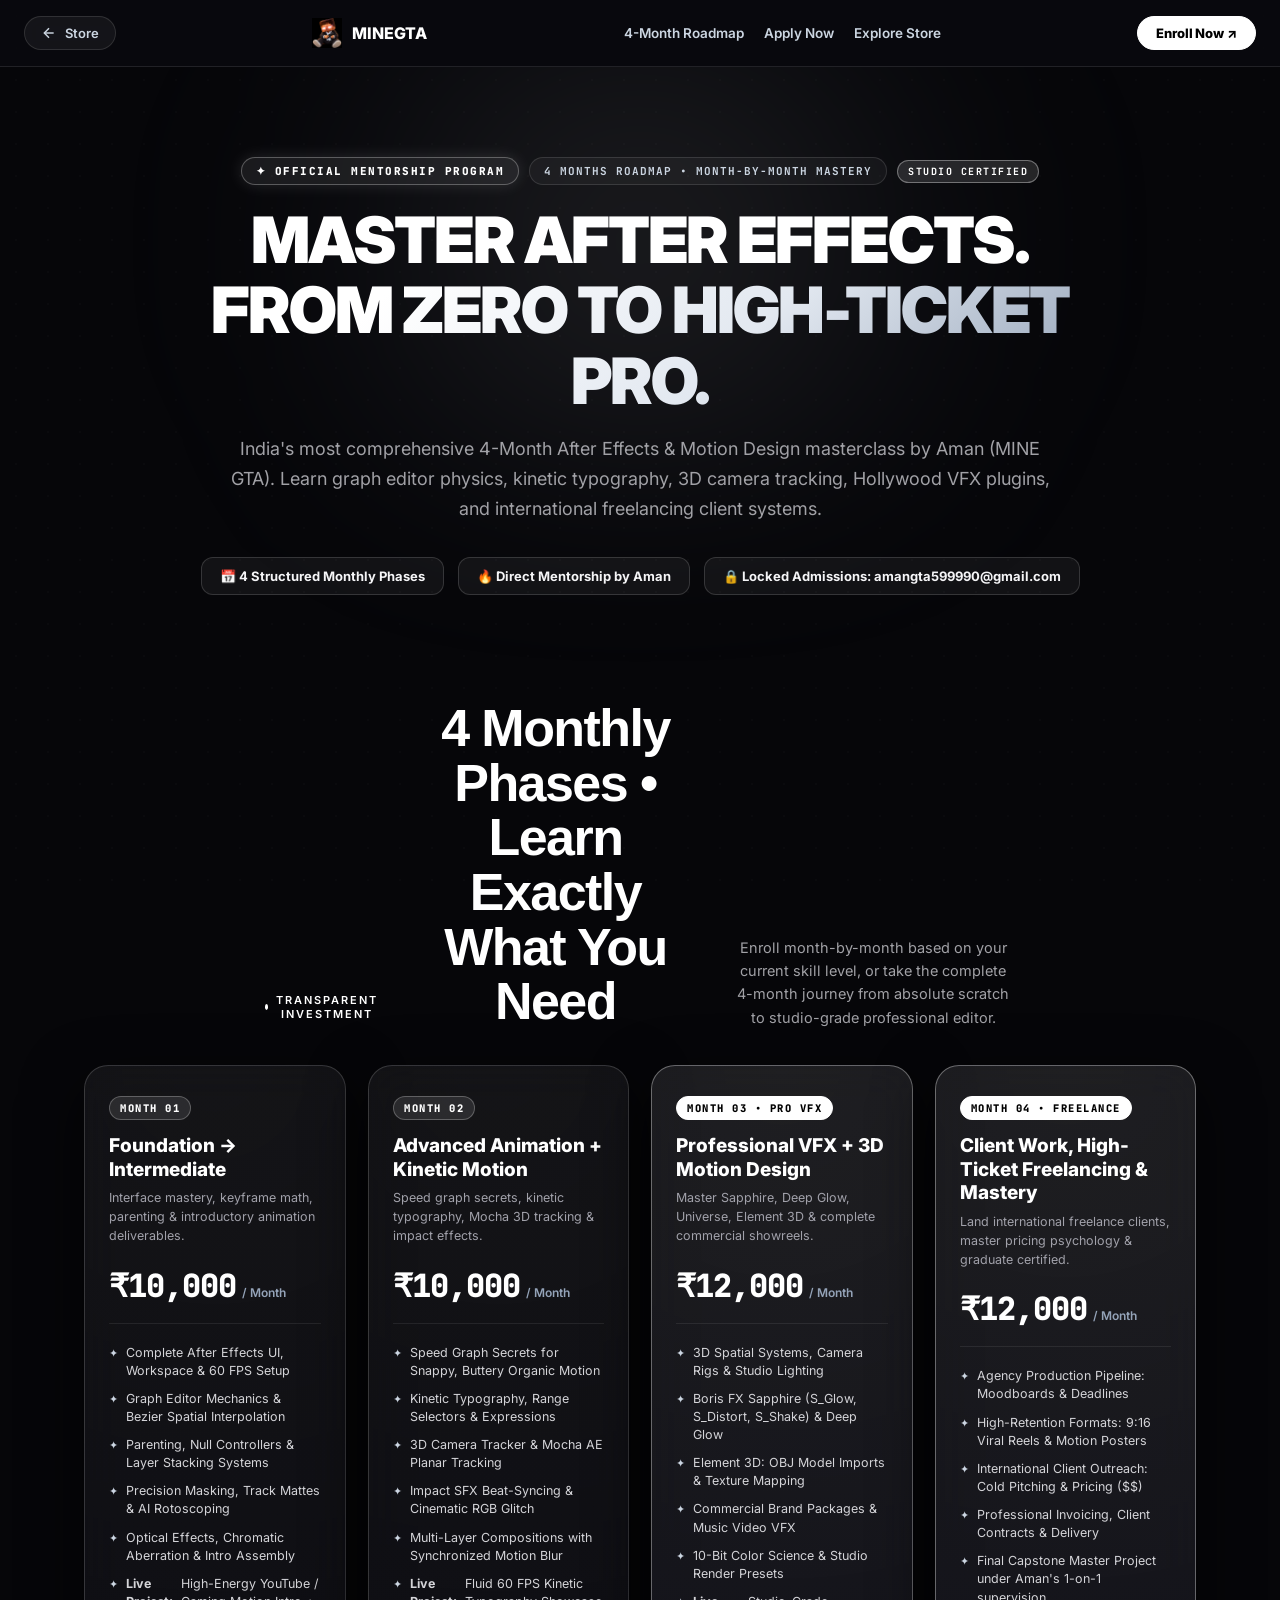
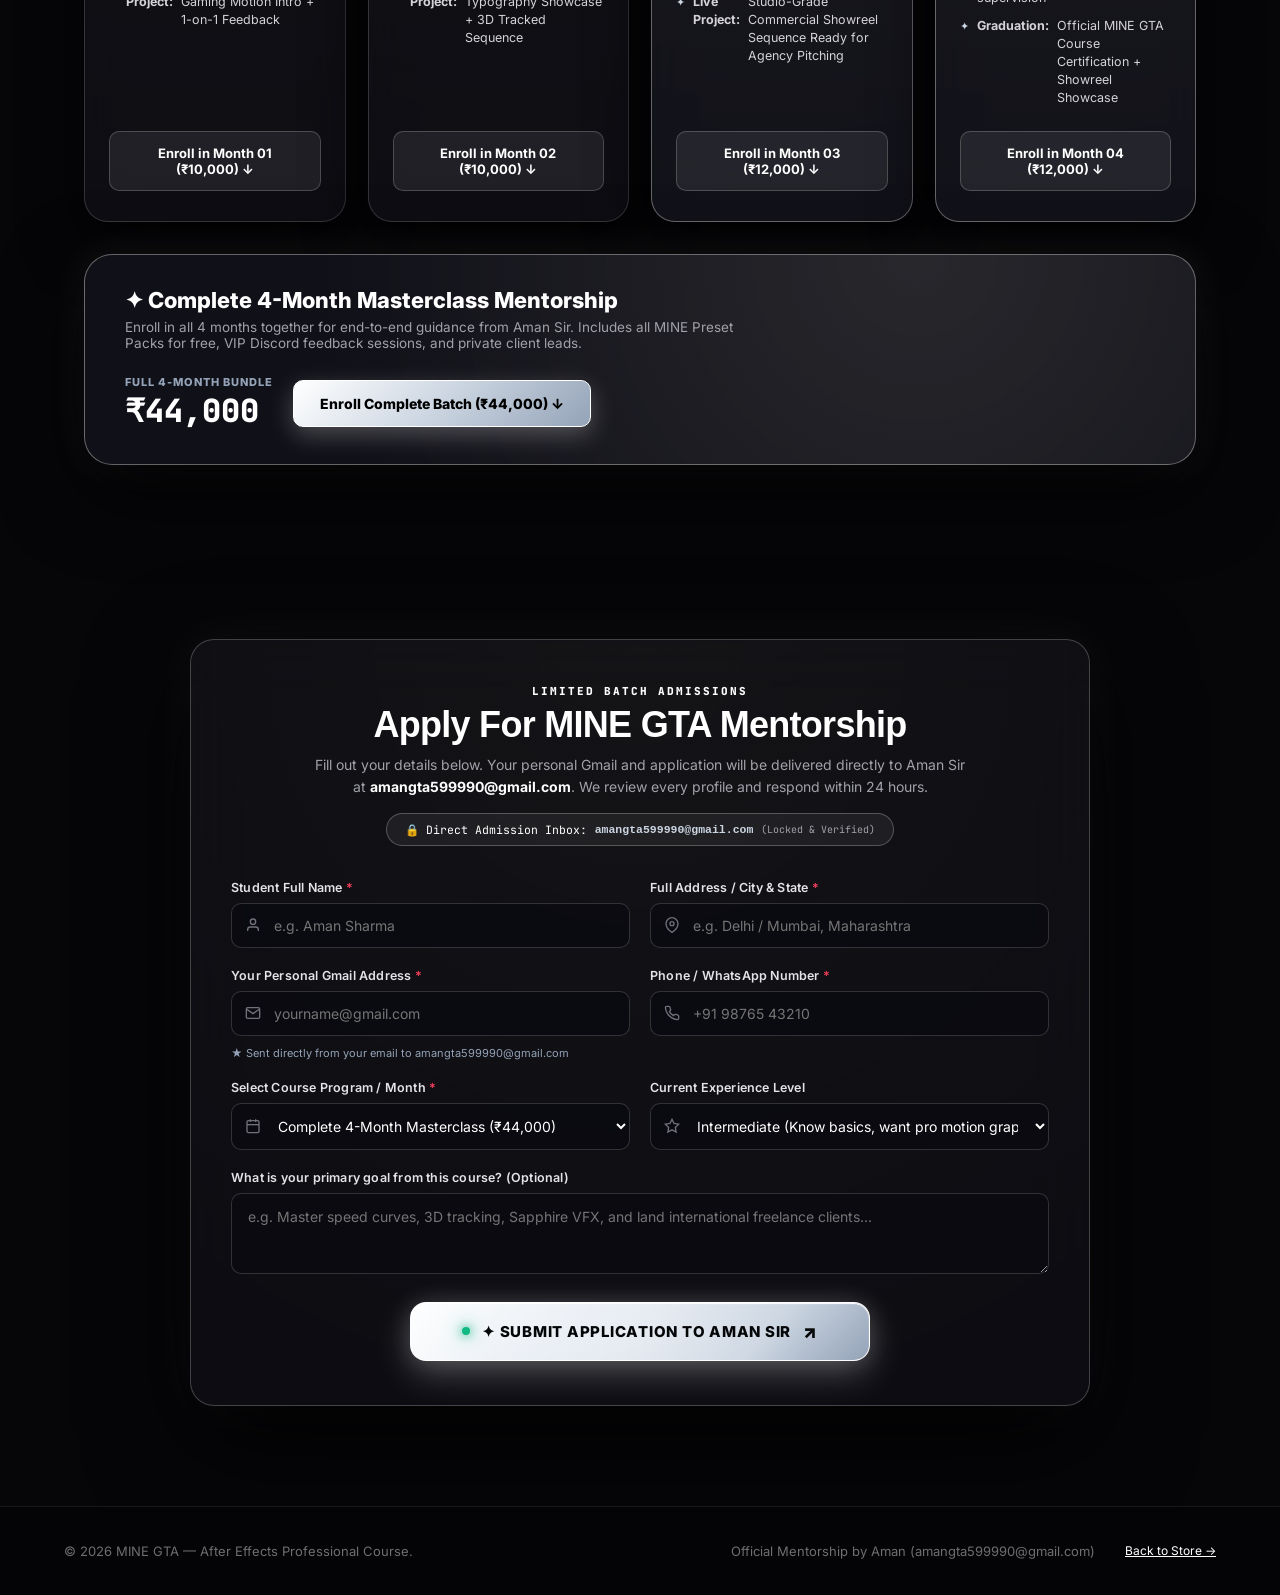
==== course.html @ 5183bef4 "Update website" ====
<!DOCTYPE html>
<html lang="en">
<head>
  <meta charset="UTF-8">
  <meta name="viewport" content="width=device-width, initial-scale=1.0">
  <title>MINE GTA — After Effects Professional Course | 4-Month Masterclass</title>
  <meta name="description" content="India's #1 After Effects & Motion Design Professional Course by Aman (MINE GTA). 4 Months Roadmap from Interface to 3D VFX & High-Ticket Clients.">
  <link rel="preconnect" href="https://fonts.googleapis.com">
  <link rel="preconnect" href="https://fonts.gstatic.com" crossorigin>
  <link href="https://fonts.googleapis.com/css2?family=Inter:wght@400;500;600;700;800;900&family=JetBrains+Mono:wght@500;700;800&display=swap" rel="stylesheet">
  <link rel="stylesheet" href="style.css">
  <link rel="icon" type="image/png" href="images/website-icon.png">
  <style>
    /* Dedicated Liquid Silver & Titanium Course Page Styling */
    body {
      background: #060609;
      color: #f5f5f7;
    }
    .course-page-nav {
      position: sticky;
      top: 0;
      z-index: 1000;
      background: rgba(10, 10, 14, 0.88);
      backdrop-filter: blur(24px);
      border-bottom: 1px solid rgba(255, 255, 255, 0.1);
      padding: 16px 24px;
    }
    .course-nav-inner {
      max-width: 1280px;
      margin: 0 auto;
      display: flex;
      align-items: center;
      justify-content: space-between;
      gap: 16px;
    }
    .nav-back-link {
      display: inline-flex;
      align-items: center;
      gap: 8px;
      font-size: 13px;
      font-weight: 600;
      color: #cbd5e1;
      text-decoration: none;
      padding: 8px 16px;
      border-radius: var(--radius-pill);
      background: rgba(255, 255, 255, 0.05);
      border: 1px solid rgba(255, 255, 255, 0.12);
      transition: all 0.2s;
    }
    .nav-back-link:hover {
      color: #ffffff;
      background: rgba(255, 255, 255, 0.12);
      border-color: rgba(255, 255, 255, 0.3);
      transform: translateX(-2px);
    }
    .course-nav-logo {
      display: flex;
      align-items: center;
      gap: 10px;
      font-size: 16px;
      font-weight: 800;
      color: #ffffff;
      text-decoration: none;
    }
    .course-nav-links {
      display: flex;
      align-items: center;
      gap: 20px;
    }
    .course-nav-links a {
      font-size: 13.5px;
      font-weight: 600;
      color: #cbd5e1;
      text-decoration: none;
      transition: color 0.2s;
    }
    .course-nav-links a:hover {
      color: #ffffff;
    }
    @media (max-width: 768px) {
      .course-nav-links { display: none; }
    }

    /* Course Hero */
    .course-hero {
      position: relative;
      padding: 90px 24px 60px 24px;
      text-align: center;
      overflow: hidden;
    }
    .course-hero-bg {
      position: absolute;
      top: -100px;
      left: 50%;
      transform: translateX(-50%);
      width: 1000px;
      height: 550px;
      background: radial-gradient(circle, rgba(255, 255, 255, 0.1) 0%, rgba(148, 163, 184, 0.04) 50%, transparent 75%);
      filter: blur(90px);
      pointer-events: none;
    }
  </style>
</head>
<body>

  <!-- Top Sticky Navigation Bar -->
  <header class="course-page-nav">
    <div class="course-nav-inner">
      <div style="display:flex; align-items:center; gap:10px;">
        <a href="index.html#store" class="nav-back-link" title="Back to MINE Store">
          <svg viewBox="0 0 24 24" width="16" height="16" fill="none" stroke="currentColor" stroke-width="2.2"><line x1="19" y1="12" x2="5" y2="12"></line><polyline points="12 19 5 12 12 5"></polyline></svg>
          <span>Store</span>
        </a>
      </div>

      <a href="index.html" class="course-nav-logo">
        <img src="images/website-icon.png" alt="MINE GTA" width="30" height="30">
        <span>MINE<span style="color:#ffffff;">GTA</span></span>
      </a>

      <div class="course-nav-links">
        <a href="#months">4-Month Roadmap</a>
        <a href="#apply">Apply Now</a>
        <a href="index.html#store">Explore Store</a>
      </div>

      <div style="display:flex; align-items:center; gap:10px;">
        <a class="nav-cta" href="#apply" style="background:#ffffff; color:#000000; border-color:#ffffff; font-weight:800;">Enroll Now ↗</a>
      </div>
    </div>
  </header>

  <main id="top">
    <!-- Course Hero Section -->
    <section class="course-hero">
      <div class="course-hero-bg"></div>
      <div style="position:relative; z-index:1; max-width:880px; margin:0 auto;">
        <div class="gta-hero-badge-wrap">
          <span class="gta-hero-badge">✦ OFFICIAL MENTORSHIP PROGRAM</span>
          <span class="gta-duration-badge">4 MONTHS ROADMAP • MONTH-BY-MONTH MASTERY</span>
          <span class="gta-pill gta-pill-pro">STUDIO CERTIFIED</span>
        </div>

        <h1 class="gta-title" style="font-size:clamp(36px, 6vw, 64px); margin-bottom:18px;">
          MASTER AFTER EFFECTS.<br>
          <span class="gta-title-gradient">FROM ZERO TO HIGH-TICKET PRO.</span>
        </h1>

        <p class="gta-lead-desc" style="font-size:18px; margin-bottom:34px;">
          India's most comprehensive 4-Month After Effects &amp; Motion Design masterclass by Aman (MINE GTA). 
          Learn graph editor physics, kinetic typography, 3D camera tracking, Hollywood VFX plugins, and international freelancing client systems.
        </p>

        <!-- Quick Stats Pill Bar -->
        <div style="display:flex; justify-content:center; gap:14px; flex-wrap:wrap; margin-bottom:36px;">
          <div style="background:rgba(255,255,255,0.05); border:1px solid rgba(255,255,255,0.15); border-radius:12px; padding:10px 18px; font-size:13px; font-weight:700;">
            📅 4 Structured Monthly Phases
          </div>
          <div style="background:rgba(255,255,255,0.05); border:1px solid rgba(255,255,255,0.15); border-radius:12px; padding:10px 18px; font-size:13px; font-weight:700;">
            🔥 Direct Mentorship by Aman
          </div>
          <div style="background:rgba(255,255,255,0.05); border:1px solid rgba(255,255,255,0.15); border-radius:12px; padding:10px 18px; font-size:13px; font-weight:700;">
            🔒 Locked Admissions: amangta599990@gmail.com
          </div>
        </div>
      </div>
    </section>

    <!-- SECTION 1: MONTH-BY-MONTH CURRICULUM & PRICING -->
    <section class="section reveal" id="months" style="padding-top:10px;">
      <div class="section-head" style="text-align:center; max-width:750px; margin:0 auto 36px auto;">
        <div class="eyebrow" style="color:#ffffff;">Transparent Investment</div>
        <h2 style="color:#ffffff;">4 Monthly Phases • Learn Exactly What You Need</h2>
        <p style="color:var(--text-muted);">
          Enroll month-by-month based on your current skill level, or take the complete 4-month journey from absolute scratch to studio-grade professional editor.
        </p>
      </div>

      <!-- 4 Month Cards Grid -->
      <div class="course-month-grid">
        <!-- Month 01 Card -->
        <div class="course-month-card" id="priceCard1">
          <div>
            <span class="month-badge">MONTH 01</span>
            <h3 class="month-title">Foundation → Intermediate</h3>
            <p class="month-tagline">Interface mastery, keyframe math, parenting &amp; introductory animation deliverables.</p>
            <div class="month-price-tag">
              <span class="month-amount">₹10,000</span>
              <span class="month-term">/ Month</span>
            </div>
            <ul class="month-topics-list">
              <li>Complete After Effects UI, Workspace &amp; 60 FPS Setup</li>
              <li>Graph Editor Mechanics &amp; Bezier Spatial Interpolation</li>
              <li>Parenting, Null Controllers &amp; Layer Stacking Systems</li>
              <li>Precision Masking, Track Mattes &amp; AI Rotoscoping</li>
              <li>Optical Effects, Chromatic Aberration &amp; Intro Assembly</li>
              <li><strong>Live Project:</strong> High-Energy YouTube / Gaming Motion Intro + 1-on-1 Feedback</li>
            </ul>
          </div>
          <button type="button" class="btn-select-month-silver" onclick="selectCourseMonth('Month 01: Foundation → Intermediate (₹10,000)')">Enroll in Month 01 (₹10,000) ↓</button>
        </div>

        <!-- Month 02 Card -->
        <div class="course-month-card" id="priceCard2">
          <div>
            <span class="month-badge">MONTH 02</span>
            <h3 class="month-title">Advanced Animation + Kinetic Motion</h3>
            <p class="month-tagline">Speed graph secrets, kinetic typography, Mocha 3D tracking &amp; impact effects.</p>
            <div class="month-price-tag">
              <span class="month-amount">₹10,000</span>
              <span class="month-term">/ Month</span>
            </div>
            <ul class="month-topics-list">
              <li>Speed Graph Secrets for Snappy, Buttery Organic Motion</li>
              <li>Kinetic Typography, Range Selectors &amp; Expressions</li>
              <li>3D Camera Tracker &amp; Mocha AE Planar Tracking</li>
              <li>Impact SFX Beat-Syncing &amp; Cinematic RGB Glitch</li>
              <li>Multi-Layer Compositions with Synchronized Motion Blur</li>
              <li><strong>Live Project:</strong> Fluid 60 FPS Kinetic Typography Showcase + 3D Tracked Sequence</li>
            </ul>
          </div>
          <button type="button" class="btn-select-month-silver" onclick="selectCourseMonth('Month 02: Advanced Animation + Kinetic Motion (₹10,000)')">Enroll in Month 02 (₹10,000) ↓</button>
        </div>

        <!-- Month 03 Card -->
        <div class="course-month-card featured" id="priceCard3">
          <div>
            <span class="month-badge" style="background:#ffffff; color:#000000; border-color:#ffffff;">MONTH 03 • PRO VFX</span>
            <h3 class="month-title">Professional VFX + 3D Motion Design</h3>
            <p class="month-tagline">Master Sapphire, Deep Glow, Universe, Element 3D &amp; complete commercial showreels.</p>
            <div class="month-price-tag">
              <span class="month-amount">₹12,000</span>
              <span class="month-term">/ Month</span>
            </div>
            <ul class="month-topics-list">
              <li>3D Spatial Systems, Camera Rigs &amp; Studio Lighting</li>
              <li>Boris FX Sapphire (S_Glow, S_Distort, S_Shake) &amp; Deep Glow</li>
              <li>Element 3D: OBJ Model Imports &amp; Texture Mapping</li>
              <li>Commercial Brand Packages &amp; Music Video VFX</li>
              <li>10-Bit Color Science &amp; Studio Render Presets</li>
              <li><strong>Live Project:</strong> Studio-Grade Commercial Showreel Sequence Ready for Agency Pitching</li>
            </ul>
          </div>
          <button type="button" class="btn-select-month-silver" onclick="selectCourseMonth('Month 03: Professional VFX + 3D Motion Design (₹12,000)')">Enroll in Month 03 (₹12,000) ↓</button>
        </div>

        <!-- Month 04 Card -->
        <div class="course-month-card featured" id="priceCard4">
          <div>
            <span class="month-badge" style="background:#ffffff; color:#000000; border-color:#ffffff;">MONTH 04 • FREELANCE</span>
            <h3 class="month-title">Client Work, High-Ticket Freelancing &amp; Mastery</h3>
            <p class="month-tagline">Land international freelance clients, master pricing psychology &amp; graduate certified.</p>
            <div class="month-price-tag">
              <span class="month-amount">₹12,000</span>
              <span class="month-term">/ Month</span>
            </div>
            <ul class="month-topics-list">
              <li>Agency Production Pipeline: Moodboards &amp; Deadlines</li>
              <li>High-Retention Formats: 9:16 Viral Reels &amp; Motion Posters</li>
              <li>International Client Outreach: Cold Pitching &amp; Pricing ($$)</li>
              <li>Professional Invoicing, Client Contracts &amp; Delivery</li>
              <li>Final Capstone Master Project under Aman's 1-on-1 supervision</li>
              <li><strong>Graduation:</strong> Official MINE GTA Course Certification + Showreel Showcase</li>
            </ul>
          </div>
          <button type="button" class="btn-select-month-silver" onclick="selectCourseMonth('Month 04: Client Work + High-Ticket Freelancing (₹12,000)')">Enroll in Month 04 (₹12,000) ↓</button>
        </div>
      </div>

      <!-- Master Bundle Banner (All 4 Months) -->
      <div class="course-bundle-silver-card">
        <div class="bundle-left">
          <h4>✦ Complete 4-Month Masterclass Mentorship</h4>
          <p>Enroll in all 4 months together for end-to-end guidance from Aman Sir. Includes all MINE Preset Packs for free, VIP Discord feedback sessions, and private client leads.</p>
        </div>
        <div class="bundle-right">
          <div>
            <div style="font-size:11px; font-weight:800; letter-spacing:1px; color:#94a3b8; text-transform:uppercase;">FULL 4-MONTH BUNDLE</div>
            <div class="bundle-price-val">₹44,000</div>
          </div>
          <button type="button" class="btn-select-bundle-silver" onclick="selectCourseMonth('Complete 4-Month Masterclass (₹44,000)')">Enroll Complete Batch (₹44,000) ↓</button>
        </div>
      </div>
    </section>

    <!-- SECTION 2: APPLICATION FORM (DIRECT DISPATCH TO amangta599990@gmail.com) -->
    <section class="section reveal" id="apply" style="padding-top:20px; padding-bottom:100px;">
      <div class="gta-apply-box">
        <div class="gta-apply-header">
          <span class="apply-eyebrow">LIMITED BATCH ADMISSIONS</span>
          <h2 class="apply-heading">Apply For MINE GTA Mentorship</h2>
          <p class="apply-sub">
            Fill out your details below. Your personal Gmail and application will be delivered directly to Aman Sir at 
            <strong style="color:#ffffff;">amangta599990@gmail.com</strong>. We review every profile and respond within 24 hours.
          </p>
          <div class="locked-inbox-badge">
            <span>🔒 Direct Admission Inbox:</span>
            <code>amangta599990@gmail.com</code>
            <span style="font-size:10px; color:#a1a1aa;">(Locked &amp; Verified)</span>
          </div>
        </div>

        <form class="gta-apply-form" id="courseApplyForm" novalidate>
          <div class="gta-form-grid">
            <!-- 1. Full Name -->
            <div class="gta-form-group">
              <label for="applyName" class="gta-label">Student Full Name <span class="req">*</span></label>
              <div class="gta-input-wrap">
                <svg class="input-icon" viewBox="0 0 24 24" width="16" height="16" fill="none" stroke="currentColor" stroke-width="2"><path d="M20 21v-2a4 4 0 0 0-4-4H8a4 4 0 0 0-4 4v2"></path><circle cx="12" cy="7" r="4"></circle></svg>
                <input type="text" id="applyName" name="name" class="gta-input" placeholder="e.g. Aman Sharma" required autocomplete="name">
              </div>
            </div>

            <!-- 2. Address -->
            <div class="gta-form-group">
              <label for="applyAddress" class="gta-label">Full Address / City &amp; State <span class="req">*</span></label>
              <div class="gta-input-wrap">
                <svg class="input-icon" viewBox="0 0 24 24" width="16" height="16" fill="none" stroke="currentColor" stroke-width="2"><path d="M21 10c0 7-9 13-9 13s-9-6-9-13a9 9 0 0 1 18 0z"></path><circle cx="12" cy="10" r="3"></circle></svg>
                <input type="text" id="applyAddress" name="address" class="gta-input" placeholder="e.g. Delhi / Mumbai, Maharashtra" required autocomplete="street-address">
              </div>
            </div>

            <!-- 3. Student Personal Gmail -->
            <div class="gta-form-group">
              <label for="applyEmail" class="gta-label">Your Personal Gmail Address <span class="req">*</span></label>
              <div class="gta-input-wrap">
                <svg class="input-icon" viewBox="0 0 24 24" width="16" height="16" fill="none" stroke="currentColor" stroke-width="2"><path d="M4 4h16c1.1 0 2 .9 2 2v12c0 1.1-.9 2-2 2H4c-1.1 0-2-.9-2-2V6c0-1.1.9-2 2-2z"></path><polyline points="22,6 12,13 2,6"></polyline></svg>
                <input type="email" id="applyEmail" name="email" class="gta-input" placeholder="yourname@gmail.com" required autocomplete="email">
              </div>
              <span class="field-hint">★ Sent directly from your email to amangta599990@gmail.com</span>
            </div>

            <!-- 4. Phone / WhatsApp -->
            <div class="gta-form-group">
              <label for="applyPhone" class="gta-label">Phone / WhatsApp Number <span class="req">*</span></label>
              <div class="gta-input-wrap">
                <svg class="input-icon" viewBox="0 0 24 24" width="16" height="16" fill="none" stroke="currentColor" stroke-width="2"><path d="M22 16.92v3a2 2 0 0 1-2.18 2 19.79 19.79 0 0 1-8.63-3.07 19.5 19.5 0 0 1-6-6 19.79 19.79 0 0 1-3.07-8.67A2 2 0 0 1 4.11 2h3a2 2 0 0 1 2 1.72 12.84 12.84 0 0 0 .7 2.81 2 2 0 0 1-.45 2.11L8.09 9.91a16 16 0 0 0 6 6l1.27-1.27a2 2 0 0 1 2.11-.45 12.84 12.84 0 0 0 2.81.7A2 2 0 0 1 22 16.92z"></path></svg>
                <input type="tel" id="applyPhone" name="phone" class="gta-input" placeholder="+91 98765 43210" required autocomplete="tel">
              </div>
            </div>

            <!-- 5. Course Month Selection -->
            <div class="gta-form-group">
              <label for="applyCourse" class="gta-label">Select Course Program / Month <span class="req">*</span></label>
              <div class="gta-input-wrap">
                <svg class="input-icon" viewBox="0 0 24 24" width="16" height="16" fill="none" stroke="currentColor" stroke-width="2"><rect x="3" y="4" width="18" height="18" rx="2" ry="2"></rect><line x1="16" y1="2" x2="16" y2="6"></line><line x1="8" y1="2" x2="8" y2="6"></line><line x1="3" y1="10" x2="21" y2="10"></line></svg>
                <select id="applyCourse" name="course" class="gta-select">
                  <option value="Month 01: Foundation → Intermediate (₹10,000)">Month 01: Foundation → Intermediate (₹10,000)</option>
                  <option value="Month 02: Advanced Animation + Kinetic Motion (₹10,000)">Month 02: Advanced Animation + Kinetic Motion (₹10,000)</option>
                  <option value="Month 03: Professional VFX + 3D Motion Design (₹12,000)">Month 03: Professional VFX + 3D Motion Design (₹12,000)</option>
                  <option value="Month 04: Client Work + High-Ticket Freelancing (₹12,000)">Month 04: Client Work + High-Ticket Freelancing (₹12,000)</option>
                  <option value="Complete 4-Month Masterclass (₹44,000)" selected>Complete 4-Month Masterclass (₹44,000)</option>
                </select>
              </div>
            </div>

            <!-- 6. Experience Level -->
            <div class="gta-form-group">
              <label for="applyLevel" class="gta-label">Current Experience Level</label>
              <div class="gta-input-wrap">
                <svg class="input-icon" viewBox="0 0 24 24" width="16" height="16" fill="none" stroke="currentColor" stroke-width="2"><polygon points="12 2 15.09 8.26 22 9.27 17 14.14 18.18 21.02 12 17.77 5.82 21.02 7 14.14 2 9.27 8.91 8.26 12 2"></polygon></svg>
                <select id="applyLevel" name="level" class="gta-select">
                  <option value="Beginner (Starting fresh)">Beginner (Starting fresh)</option>
                  <option value="Intermediate (Know basics, want pro motion graphics)" selected>Intermediate (Know basics, want pro motion graphics)</option>
                  <option value="Advanced (Ready for high-paying client work)">Advanced (Ready for high-paying client work)</option>
                </select>
              </div>
            </div>

            <!-- 7. Motivation & Goals -->
            <div class="gta-form-group full-width">
              <label for="applyNotes" class="gta-label">What is your primary goal from this course? (Optional)</label>
              <textarea id="applyNotes" name="notes" class="gta-textarea" rows="3" placeholder="e.g. Master speed curves, 3D tracking, Sapphire VFX, and land international freelance clients..."></textarea>
            </div>
          </div>

          <!-- Direct Send Action Buttons -->
          <div class="gta-form-actions">
            <button type="submit" class="gta-submit-btn animated-submit-btn" id="btnCourseSubmit">
              <span class="btn-shimmer-sweep"></span>
              <span class="btn-glow-pulse"></span>
              <span class="btn-content-wrap">
                <span class="btn-dot-live"></span>
                <span class="btn-text">✦ Submit Application to Aman Sir</span>
                <span class="btn-arrow-anim">↗</span>
              </span>
              <span class="btn-spinner" id="courseSpinner" style="display:none;"></span>
            </button>
          </div>

          <!-- Live Status Banner -->
          <div class="gta-form-status" id="courseFormStatus" style="display:none;"></div>
        </form>
      </div>
    </section>
  </main>

  <!-- Footer -->
  <footer>
    <div class="footer-in">
      <span>© 2026 MINE GTA — After Effects Professional Course.</span>
      <div class="footer-meta-wrap">
        <span>Official Mentorship by Aman (amangta599990@gmail.com)</span>
        <a href="index.html#store" style="color:#ffffff; text-decoration:underline; font-size:12px; margin-left:14px;">Back to Store &rarr;</a>
      </div>
    </div>
  </footer>

  <!-- Script for Course Page -->
  <script src="course.js"></script>
</body>
</html>
---- style.css ----
/* ==========================================================================
   MINE PRESETS — APPLE TITANIUM MONOCHROME MASTER DESIGN SYSTEM
   Luxury Black & White Edition | Engineered For Elite Video Editors
   ========================================================================== */
:root {
  /* Core Apple Monochromatic Palette */
  --bg-deep: #000000;
  --bg: #050507;
  --bg-surface: #0c0c0e;
  --bg-card: rgba(18, 18, 22, 0.75);
  --panel: rgba(14, 14, 18, 0.82);
  --panel-card: rgba(20, 20, 26, 0.65);
  --panel-card-hover: rgba(28, 28, 36, 0.90);
  --panel-glass: rgba(12, 12, 16, 0.85);

  /* Apple Titanium & Monochromatic Silver Accents */
  --titanium-white: #ffffff;
  --titanium-light: #f5f5f7;
  --titanium-silver: #e5e5ea;
  --titanium-border: rgba(255, 255, 255, 0.12);
  --titanium-border-hover: rgba(255, 255, 255, 0.28);
  --titanium-border-strong: rgba(255, 255, 255, 0.45);
  --titanium-glow: rgba(255, 255, 255, 0.18);
  --titanium-glow-sm: rgba(255, 255, 255, 0.08);
  --titanium-glow-lg: rgba(255, 255, 255, 0.35);

  /* Typography Hierarchy */
  --text: #f5f5f7;
  --text-muted: #a1a1a6;
  --text-dim: #6e6e73;
  --line-subtle: rgba(255, 255, 255, 0.08);
  --line-active: rgba(255, 255, 255, 0.22);
  --line-strong: rgba(255, 255, 255, 0.45);

  /* Apple Luxury Elevation & Shadows */
  --shadow-lux: 0 30px 80px rgba(0, 0, 0, 0.85), 0 0 1px rgba(255, 255, 255, 0.14);
  --shadow-card-hover: 0 35px 90px rgba(0, 0, 0, 0.95), 0 0 40px rgba(255, 255, 255, 0.06), 0 0 1px rgba(255, 255, 255, 0.35);
  --radius-sm: 10px;
  --radius-md: 16px;
  --radius-lg: 24px;
  --radius-pill: 980px;

  /* Spring Transitions */
  --ease-spring: cubic-bezier(0.16, 1, 0.3, 1);
  --ease-smooth: cubic-bezier(0.25, 0.1, 0.25, 1);
}

*, *::before, *::after {
  box-sizing: border-box;
  margin: 0;
  padding: 0;
}

html {
  scroll-behavior: smooth;
  color-scheme: dark;
}

/* Strictly Windows / OS default mouse behavior */
body {
  font-family: -apple-system, BlinkMacSystemFont, 'SF Pro Display', 'Inter', 'Segoe UI', Roboto, Helvetica, Arial, sans-serif;
  background-color: var(--bg-deep);
  background-image: 
    radial-gradient(circle at 50% 0%, rgba(255, 255, 255, 0.06) 0%, transparent 65%),
    radial-gradient(circle at 85% 25%, rgba(255, 255, 255, 0.03) 0%, transparent 45%),
    radial-gradient(circle at 15% 70%, rgba(255, 255, 255, 0.02) 0%, transparent 50%),
    linear-gradient(180deg, #000000 0%, #050507 50%, #000000 100%);
  background-attachment: fixed;
  color: var(--text);
  overflow-x: hidden;
  position: relative;
  cursor: default !important;
  -webkit-font-smoothing: antialiased;
  -moz-osx-font-smoothing: grayscale;
}

/* All interactive elements use standard OS hand pointer */
a, button, select, input[type="file"], .filter, .buy, .thumb.cc-thumb, .nav-cta, .social-btn, .btn, .pwd-toggle, .add-form-close, .modal-close {
  cursor: pointer !important;
}

/* Inputs use standard text cursor */
input, textarea {
  cursor: text !important;
}

::selection {
  background: #ffffff;
  color: #000000;
}

/* Ultra-refined Minimalist Scrollbar */
::-webkit-scrollbar {
  width: 8px;
}
::-webkit-scrollbar-track {
  background: #000000;
}
::-webkit-scrollbar-thumb {
  background: rgba(255, 255, 255, 0.2);
  border-radius: var(--radius-pill);
  border: 2px solid #000000;
}
::-webkit-scrollbar-thumb:hover {
  background: rgba(255, 255, 255, 0.4);
}

/* Subtle Apple Dark Vignette & Micro-Grid */
body::after {
  content: "";
  position: fixed;
  inset: 0;
  pointer-events: none;
  z-index: 2;
  opacity: 0.018;
  background-image: radial-gradient(#ffffff 1px, transparent 1px);
  background-size: 32px 32px;
}

a {
  text-decoration: none;
  color: inherit;
}
button {
  font: inherit;
  border: 0;
  background: none;
}

/* ==========================================================================
   AMBIENT MOTION GRAPHICS & TITANIUM CANVAS
   ========================================================================== */
#weatherCanvas {
  position: fixed;
  inset: 0;
  width: 100vw;
  height: 100vh;
  z-index: 1;
  pointer-events: none;
  opacity: 0.85;
}

/* Soft Monochromatic Ambient Glow Orbs */
.ambient-glow {
  position: fixed;
  border-radius: 50%;
  filter: blur(120px);
  pointer-events: none;
  z-index: 0;
  animation: ambientFloat 20s ease-in-out infinite alternate;
}
.ambient-glow-1 {
  width: min(600px, 65vw);
  height: min(600px, 65vw);
  background: radial-gradient(circle, rgba(255, 255, 255, 0.06), transparent 70%);
  top: -150px;
  left: -100px;
}
.ambient-glow-2 {
  width: min(700px, 75vw);
  height: min(700px, 75vw);
  background: radial-gradient(circle, rgba(255, 255, 255, 0.04), transparent 70%);
  top: 40vh;
  right: -200px;
  animation-duration: 25s;
  animation-delay: -6s;
}
.ambient-glow-3 {
  width: min(550px, 55vw);
  height: min(550px, 55vw);
  background: radial-gradient(circle, rgba(255, 255, 255, 0.035), transparent 70%);
  bottom: 0;
  left: 15vw;
  animation-duration: 28s;
}

@keyframes ambientFloat {
  0% { transform: translate(0, 0) scale(0.95); opacity: 0.6; }
  50% { transform: translate(40px, 25px) scale(1.05); opacity: 0.9; }
  100% { transform: translate(-30px, 45px) scale(1); opacity: 0.7; }
}

/* Backward-compatible classes for aurora orbs */
.aurora-orb { display: none !important; }
.cursor-dot, .cursor-ring, .cursor-spark { display: none !important; }

/* ==========================================================================
   NAVIGATION HEADER (APPLE FROSTED GLASS BAR)
   ========================================================================== */
.progress {
  position: fixed;
  top: 0;
  left: 0;
  height: 2px;
  width: 0%;
  background: linear-gradient(90deg, rgba(255, 255, 255, 0.4), #ffffff, rgba(255, 255, 255, 0.8));
  box-shadow: 0 0 12px rgba(255, 255, 255, 0.5);
  z-index: 10001;
  transition: width 0.08s linear;
}

.nav {
  position: fixed;
  top: 0;
  left: 0;
  right: 0;
  z-index: 1000;
  padding: 18px 5%;
  transition: padding 0.35s var(--ease-spring), background 0.35s ease, border-color 0.35s ease, backdrop-filter 0.35s ease;
}
.nav.scrolled {
  padding: 12px 5%;
  background: rgba(5, 5, 7, 0.82);
  backdrop-filter: blur(25px) saturate(180%);
  -webkit-backdrop-filter: blur(25px) saturate(180%);
  border-bottom: 1px solid var(--line-subtle);
  box-shadow: 0 15px 40px rgba(0, 0, 0, 0.7);
}
.nav-inner {
  max-width: 1240px;
  margin: 0 auto;
  display: flex;
  align-items: center;
  justify-content: space-between;
  position: relative;
}
.logo {
  display: flex;
  align-items: center;
  gap: 10px;
  font-weight: 700;
  font-size: 19px;
  letter-spacing: 0.5px;
  color: #ffffff;
  transition: transform 0.3s var(--ease-spring);
}
.logo-icon-img {
  width: 32px;
  height: 32px;
  border-radius: 9px;
  object-fit: cover;
  border: 1px solid rgba(255, 255, 255, 0.2);
  box-shadow: 0 4px 15px rgba(0, 0, 0, 0.6);
  transition: transform 0.3s var(--ease-spring), border-color 0.3s ease;
  flex-shrink: 0;
}
.logo:hover {
  transform: scale(1.02);
}
.logo:hover .logo-icon-img {
  transform: scale(1.08);
  border-color: #ffffff;
}
.logo span, .logo-accent {
  color: #a1a1a6;
  font-weight: 400;
  margin-left: 2px;
}

.links {
  display: flex;
  align-items: center;
  gap: 28px;
  color: var(--text);
  font-size: 13px;
  font-weight: 800;
  text-transform: uppercase;
  letter-spacing: 0.08em;
}
.links a {
  position: relative;
  padding: 6px 4px;
  font-weight: 800;
  text-transform: uppercase;
  letter-spacing: 0.08em;
  color: #cbd5e1;
  transition: color 0.25s ease, text-shadow 0.25s ease;
}
.links a::after {
  content: "";
  position: absolute;
  left: 0;
  bottom: 0;
  width: 0;
  height: 2px;
  background: #ffffff;
  box-shadow: 0 0 10px rgba(255, 255, 255, 0.8);
  transition: width 0.25s var(--ease-spring);
  border-radius: var(--radius-pill);
}
.links a:hover {
  color: #ffffff;
  text-shadow: 0 0 14px rgba(255, 255, 255, 0.7);
}
.links a:hover::after {
  width: 100%;
}

.nav-actions {
  display: flex;
  align-items: center;
  gap: 12px;
}

.sound-toggle {
  display: inline-flex;
  align-items: center;
  justify-content: center;
  width: 38px;
  height: 38px;
  border-radius: 50%;
  border: 1px solid var(--line-subtle);
  background: rgba(255, 255, 255, 0.05);
  color: #f5f5f7;
  backdrop-filter: blur(12px);
  position: relative;
  overflow: hidden;
  transition: all 0.25s var(--ease-spring);
}
.sound-toggle:hover {
  border-color: rgba(255, 255, 255, 0.3);
  background: rgba(255, 255, 255, 0.1);
  color: #ffffff;
  transform: scale(1.06);
}
.sound-icon-container {
  position: relative;
  width: 18px;
  height: 18px;
  display: grid;
  place-items: center;
}
.sound-svg {
  width: 100%;
  height: 100%;
  position: absolute;
  inset: 0;
  transition: all 0.25s ease;
}
.sound-toggle:not(.is-muted) .sound-svg-active {
  opacity: 1;
  transform: scale(1);
}
.sound-toggle:not(.is-muted) .sound-svg-muted {
  opacity: 0;
  transform: scale(0.6);
  pointer-events: none;
}
.sound-toggle.is-muted .sound-svg-active {
  opacity: 0;
  transform: scale(0.6);
  pointer-events: none;
}
.sound-toggle.is-muted .sound-svg-muted {
  opacity: 1;
  transform: scale(1);
}
.sound-toggle.is-muted {
  border-color: rgba(255, 255, 255, 0.05);
  color: var(--text-dim);
}
.sound-wave.wave-inner, .sound-wave.wave-outer {
  stroke: #ffffff;
}

.nav-cta {
  display: inline-flex;
  align-items: center;
  gap: 6px;
  padding: 8px 18px;
  border: 1px solid rgba(255, 255, 255, 0.2);
  background: rgba(255, 255, 255, 0.08);
  border-radius: var(--radius-pill);
  font-size: 13px;
  font-weight: 600;
  letter-spacing: -0.1px;
  color: #ffffff;
  backdrop-filter: blur(14px);
  transition: all 0.25s var(--ease-spring);
}
.nav-cta:hover {
  background: #ffffff;
  color: #000000;
  border-color: #ffffff;
  box-shadow: 0 4px 20px rgba(255, 255, 255, 0.25);
  transform: translateY(-1px);
}

.menu {
  display: none;
  background: none;
  border: 0;
  color: #ffffff;
  font-size: 24px;
}

/* ==========================================================================
   HERO SECTION (TWO-COLUMN APPLE KINETIC STAGE)
   ========================================================================== */
.hero {
  min-height: 100vh;
  position: relative;
  display: flex;
  align-items: center;
  justify-content: center;
  padding: 130px 5% 70px;
  overflow: hidden;
  z-index: 10;
}
.hero-video {
  position: absolute;
  inset: 0;
  width: 100%;
  height: 100%;
  object-fit: cover;
  opacity: 0.16;
  filter: grayscale(100%) contrast(1.15) brightness(0.7);
  z-index: 0;
  pointer-events: none;
}
.hero::after {
  content: "";
  position: absolute;
  inset: 0;
  background: radial-gradient(circle at 50% 30%, transparent 20%, rgba(0, 0, 0, 0.8) 80%, #000000 100%);
  z-index: 1;
  pointer-events: none;
}
.grid-bg {
  position: absolute;
  inset: 0;
  opacity: 0.04;
  background-image: 
    linear-gradient(#ffffff 1px, transparent 1px),
    linear-gradient(90deg, #ffffff 1px, transparent 1px);
  background-size: 80px 80px;
  mask-image: radial-gradient(circle at 50% 50%, black 20%, transparent 80%);
  -webkit-mask-image: radial-gradient(circle at 50% 50%, black 20%, transparent 80%);
  z-index: 1;
  pointer-events: none;
}

.hero-grid {
  display: grid;
  grid-template-columns: 1.15fr 0.85fr;
  gap: 48px;
  align-items: center;
  max-width: 1240px;
  width: 100%;
  margin: 0 auto;
  position: relative;
  z-index: 4;
}
@media(max-width: 960px) {
  .hero-grid {
    grid-template-columns: 1fr;
    text-align: center;
    gap: 40px;
  }
}

.hero-content {
  text-align: left;
}
@media(max-width: 960px) {
  .hero-content { text-align: center; }
}

.hero-header-brand {
  display: flex;
  align-items: center;
  gap: 14px;
  margin-bottom: 20px;
}
@media(max-width: 960px) {
  .hero-header-brand { justify-content: center; }
}

.hero-brand-mini {
  width: 48px;
  height: 48px;
  border-radius: 14px;
  object-fit: cover;
  border: 1px solid rgba(255, 255, 255, 0.2);
  box-shadow: 0 8px 24px rgba(0, 0, 0, 0.6);
  flex-shrink: 0;
}

.badge {
  display: inline-flex;
  gap: 8px;
  align-items: center;
  padding: 6px 16px;
  border: 1px solid rgba(255, 255, 255, 0.15);
  background: rgba(255, 255, 255, 0.05);
  backdrop-filter: blur(20px);
  border-radius: var(--radius-pill);
  color: #f5f5f7;
  font-size: 11px;
  font-weight: 600;
  letter-spacing: 0.8px;
  text-transform: uppercase;
  box-shadow: 0 4px 20px rgba(0, 0, 0, 0.5);
  animation: fadeUp 0.8s ease both;
}
.dot {
  width: 6px;
  height: 6px;
  border-radius: 50%;
  background: #ffffff;
  box-shadow: 0 0 10px #ffffff;
  animation: dotPulse 2s ease-in-out infinite;
}
@keyframes dotPulse {
  0%, 100% { transform: scale(1); opacity: 1; }
  50% { transform: scale(1.3); opacity: 0.6; }
}

h1 {
  font-family: -apple-system, BlinkMacSystemFont, 'SF Pro Display', 'Inter', sans-serif;
  font-size: clamp(44px, 6.2vw, 84px);
  line-height: 0.98;
  letter-spacing: -0.04em;
  margin-bottom: 22px;
  font-weight: 800;
  color: #ffffff;
  animation: fadeUp 0.8s 0.1s ease both;
}

.gradient {
  background: linear-gradient(180deg, #ffffff 20%, #a1a1a6 100%);
  -webkit-background-clip: text;
  background-clip: text;
  -webkit-text-fill-color: transparent;
  display: inline-block;
  filter: drop-shadow(0 2px 20px rgba(255, 255, 255, 0.15));
}

.hero p {
  max-width: 580px;
  color: #86868b;
  font-size: 17px;
  font-weight: 400;
  line-height: 1.65;
  letter-spacing: -0.01em;
  margin-bottom: 28px;
  animation: fadeUp 0.8s 0.2s ease both;
}
@media(max-width: 960px) {
  .hero p { margin-left: auto; margin-right: auto; }
}

.actions {
  display: flex;
  align-items: center;
  gap: 14px;
  margin-bottom: 24px;
  animation: fadeUp 0.8s 0.3s ease both;
}
@media(max-width: 960px) {
  .actions { justify-content: center; }
}

.btn {
  position: relative;
  overflow: hidden;
  padding: 13px 26px;
  border-radius: var(--radius-pill);
  font-weight: 600;
  font-size: 14px;
  letter-spacing: -0.1px;
  cursor: pointer;
  transition: all 0.3s var(--ease-spring);
  display: inline-flex;
  align-items: center;
  gap: 8px;
}
.btn-primary {
  background: #ffffff;
  color: #000000;
  border: 1px solid #ffffff;
  box-shadow: 0 4px 25px rgba(255, 255, 255, 0.22);
}
.btn-primary::before {
  content: "";
  position: absolute;
  top: -50%;
  left: -80%;
  width: 50%;
  height: 200%;
  background: linear-gradient(90deg, transparent, rgba(255, 255, 255, 0.7), transparent);
  transform: rotate(25deg);
  animation: btnShine 5s ease-in-out infinite;
}
@keyframes btnShine {
  0%, 60% { left: -80%; opacity: 0; }
  70% { opacity: 1; }
  85%, 100% { left: 140%; opacity: 0; }
}
.btn-primary:hover {
  transform: translateY(-2px) scale(1.02);
  box-shadow: 0 8px 35px rgba(255, 255, 255, 0.35);
  background: #ffffff;
  color: #000000;
}
.btn-ghost {
  background: rgba(255, 255, 255, 0.06);
  border: 1px solid rgba(255, 255, 255, 0.16);
  color: #f5f5f7;
  backdrop-filter: blur(14px);
}
.btn-ghost:hover {
  background: rgba(255, 255, 255, 0.14);
  border-color: rgba(255, 255, 255, 0.3);
  color: #ffffff;
  transform: translateY(-2px);
}

.hero-micro-trust {
  display: flex;
  align-items: center;
  gap: 8px;
  font-size: 12px;
  color: var(--text-dim);
  font-weight: 500;
}
@media(max-width: 960px) {
  .hero-micro-trust { justify-content: center; }
}
.trust-dot {
  width: 6px;
  height: 6px;
  border-radius: 50%;
  background: #ffffff;
  opacity: 0.6;
}

/* 3D KINETIC HERO STAGE (RELOCATED GYROSCOPE) */
.hero-stage {
  perspective: 1200px;
  display: flex;
  justify-content: center;
  align-items: center;
}
.hero-kinetic-card {
  position: relative;
  width: 100%;
  max-width: 440px;
  min-height: 420px;
  border-radius: 32px;
  background: radial-gradient(circle at 50% 50%, rgba(35, 35, 42, 0.5), rgba(10, 10, 14, 0.95));
  border: 1px solid rgba(255, 255, 255, 0.15);
  box-shadow: 0 35px 90px rgba(0, 0, 0, 0.95), 0 0 50px rgba(255, 255, 255, 0.04);
  backdrop-filter: blur(25px);
  display: flex;
  align-items: center;
  justify-content: center;
  transform-style: preserve-3d;
  transition: transform 0.25s var(--ease-spring);
  will-change: transform;
}
.kinetic-card-shine {
  position: absolute;
  inset: 0;
  border-radius: inherit;
  background: radial-gradient(circle at var(--stage-x, 50%) var(--stage-y, 50%), rgba(255, 255, 255, 0.12) 0%, transparent 60%);
  pointer-events: none;
  opacity: 0.8;
}

/* Non-Overlapping 4 Corner Badges */
.hero-corner-badge {
  position: absolute;
  padding: 6px 14px;
  border-radius: var(--radius-pill);
  background: rgba(8, 9, 13, 0.88);
  border: 1px solid rgba(255, 255, 255, 0.18);
  backdrop-filter: blur(14px);
  -webkit-backdrop-filter: blur(14px);
  font-size: 11px;
  font-weight: 700;
  letter-spacing: 0.05em;
  color: #ffffff;
  display: flex;
  align-items: center;
  gap: 7px;
  box-shadow: 0 8px 24px rgba(0, 0, 0, 0.7);
  z-index: 15;
  pointer-events: none;
  white-space: nowrap;
}
.badge-top-left {
  top: 16px;
  left: 16px;
}
.badge-top-right {
  top: 16px;
  right: 16px;
  background: rgba(255, 255, 255, 0.08);
  border-color: rgba(255, 255, 255, 0.35);
  color: #f1f5f9;
}
.badge-bottom-left {
  bottom: 16px;
  left: 16px;
  color: #cbd5e1;
}
.badge-bottom-right {
  bottom: 16px;
  right: 16px;
  color: #cbd5e1;
}
.badge-dot-live {
  width: 6px;
  height: 6px;
  border-radius: 50%;
  background: #ffffff;
  box-shadow: 0 0 8px #ffffff;
  animation: dotPulse 1.4s infinite;
}
.pill-dot {
  width: 6px;
  height: 6px;
  border-radius: 50%;
  background: #ffffff;
  animation: dotPulse 1.8s infinite;
}

/* 3D Kinetic Gyroscope Rig (Background Ambiance) */
.gyro-container {
  width: 250px;
  height: 250px;
  position: relative;
  display: grid;
  place-items: center;
  transform-style: preserve-3d;
  animation: gyroFloat 6s ease-in-out infinite;
}
@keyframes gyroFloat {
  0%, 100% { transform: translateY(0); }
  50% { transform: translateY(-10px); }
}
.gyro-ring {
  position: absolute;
  border-radius: 50%;
  pointer-events: none;
}
.gyro-ring-1 {
  width: 240px;
  height: 240px;
  border: 1.5px dashed rgba(255, 255, 255, 0.35);
  box-shadow: 0 0 25px rgba(255, 255, 255, 0.08), inset 0 0 25px rgba(255, 255, 255, 0.05);
  animation: gyroSpinX 14s linear infinite;
}
.gyro-ring-2 {
  width: 200px;
  height: 200px;
  border: 1.5px solid rgba(255, 255, 255, 0.22);
  box-shadow: 0 0 25px rgba(255, 255, 255, 0.06);
  animation: gyroSpinY 11s linear infinite reverse;
}
.gyro-ring-3 {
  width: 160px;
  height: 160px;
  border: 1px dotted rgba(255, 255, 255, 0.4);
  animation: gyroSpinZ 9s linear infinite;
}
@keyframes gyroSpinX {
  0% { transform: rotateX(65deg) rotateY(20deg) rotateZ(0deg); }
  100% { transform: rotateX(65deg) rotateY(20deg) rotateZ(360deg); }
}
@keyframes gyroSpinY {
  0% { transform: rotateX(25deg) rotateY(65deg) rotateZ(0deg); }
  100% { transform: rotateX(25deg) rotateY(65deg) rotateZ(360deg); }
}
@keyframes gyroSpinZ {
  0% { transform: rotateX(50deg) rotateY(-40deg) rotateZ(0deg); }
  100% { transform: rotateX(50deg) rotateY(-40deg) rotateZ(360deg); }
}

/* ==========================================================================
   OFFICIAL AMAN SIR 3D MASCOT STAGE & ANIMATIONS
   "Aankh Mare" Wink Flare, Giggle Wobble, Hologram Pedestal, Fun Speech Bubble
   ========================================================================== */
/* ==========================================================================
   OFFICIAL AMAN SIR 3D WEBGL MASCOT STAGE & ENGINE
   Three.js 3D Model, 360° Drag Canvas, Floating Prisms & Clean Speech Bubble
   ========================================================================== */
.mascot-stage {
  position: relative;
  width: 100%;
  height: 100%;
  min-height: 420px;
  display: flex;
  align-items: center;
  justify-content: center;
  user-select: none;
  border-radius: 32px;
  overflow: hidden;
  z-index: 5;
}

/* 3D WebGL Canvas */
.hero-3d-canvas {
  width: 100% !important;
  height: 100% !important;
  min-height: 420px;
  display: block;
  touch-action: none;
  cursor: grab;
  user-select: none;
  border-radius: inherit;
  outline: none;
}
.hero-3d-canvas:active {
  cursor: grabbing;
}

/* Speech Bubble (Cleanly anchored at top-center, ZERO collision with corner badges!) */
.mascot-speech-bubble {
  position: absolute;
  top: 54px;
  left: 50%;
  transform: translateX(-50%) translateY(0);
  background: rgba(9, 10, 15, 0.94);
  border: 1px solid rgba(255, 255, 255, 0.35);
  border-radius: 14px;
  padding: 8px 18px;
  font-size: 11.5px;
  font-weight: 800;
  letter-spacing: 0.04em;
  color: #ffffff;
  box-shadow: 0 12px 32px rgba(0, 0, 0, 0.9), 0 0 20px rgba(255, 255, 255, 0.15);
  backdrop-filter: blur(18px);
  -webkit-backdrop-filter: blur(18px);
  z-index: 20;
  pointer-events: none;
  white-space: nowrap;
  max-width: 88%;
  text-overflow: ellipsis;
  overflow: hidden;
  animation: bubbleFloat 3.2s ease-in-out infinite;
  transition: all 0.25s var(--ease-spring);
}
.mascot-speech-bubble::after {
  content: "";
  position: absolute;
  bottom: -6px;
  left: 50%;
  transform: translateX(-50%);
  width: 0;
  height: 0;
  border-left: 6px solid transparent;
  border-right: 6px solid transparent;
  border-top: 6px solid rgba(9, 10, 15, 0.94);
}
@keyframes bubbleFloat {
  0%, 100% { transform: translateX(-50%) translateY(0) scale(1); }
  50% { transform: translateX(-50%) translateY(-6px) scale(1.02); }
}

/* ==========================================================================
   RELOCATED METRICS BAR (FULL-WIDTH GLASS MARQUEE)
   ========================================================================== */
.metrics-section {
  max-width: 1240px;
  margin: 10px auto 40px;
  padding: 0 5%;
  position: relative;
  z-index: 12;
}
.metrics-grid {
  display: grid;
  grid-template-columns: repeat(4, 1fr);
  gap: 16px;
}
@media(max-width: 900px) {
  .metrics-grid { grid-template-columns: repeat(2, 1fr); }
}
@media(max-width: 500px) {
  .metrics-grid { grid-template-columns: 1fr; }
}

.metric-card {
  padding: 24px;
  border-radius: 20px;
  background: rgba(255, 255, 255, 0.025);
  border: 1px solid var(--line-subtle);
  backdrop-filter: blur(20px);
  transition: all 0.3s var(--ease-spring);
  box-shadow: 0 12px 35px rgba(0, 0, 0, 0.5);
  display: flex;
  flex-direction: column;
}
.metric-card:hover {
  transform: translateY(-4px);
  border-color: rgba(255, 255, 255, 0.28);
  background: rgba(255, 255, 255, 0.05);
  box-shadow: 0 18px 45px rgba(0, 0, 0, 0.7), 0 0 30px rgba(255, 255, 255, 0.05);
}
.metric-val {
  font-family: -apple-system, BlinkMacSystemFont, 'SF Pro Display', sans-serif;
  font-size: 38px;
  font-weight: 800;
  color: #ffffff;
  letter-spacing: -0.03em;
  margin-bottom: 4px;
}
.metric-lbl {
  font-size: 13.5px;
  font-weight: 700;
  color: #ffffff;
  margin-bottom: 2px;
}
.metric-sub {
  font-size: 11.5px;
  color: var(--text-dim);
}

/* ==========================================================================
   NEW: THE KINETIC MOTION GRAPHICS LAB (STYLE OF IMAGE 2 OSCILLOSCOPE)
   ========================================================================== */
.motion-gateway-card {
  position: relative;
  max-width: 1240px;
  margin: 0 auto;
  padding: 56px 44px;
  border-radius: 32px;
  background: radial-gradient(circle at 50% 0%, rgba(14, 165, 233, 0.12) 0%, rgba(10, 10, 16, 0.95) 70%), #07070a;
  border: 1px solid rgba(56, 189, 248, 0.28);
  box-shadow: 0 35px 100px rgba(0, 0, 0, 0.9), 0 0 50px rgba(14, 165, 233, 0.1);
  overflow: hidden;
  text-align: center;
}
.motion-gateway-bg {
  position: absolute;
  inset: 0;
  background-image: 
    linear-gradient(rgba(255, 255, 255, 0.03) 1px, transparent 1px),
    linear-gradient(90deg, rgba(255, 255, 255, 0.03) 1px, transparent 1px);
  background-size: 40px 40px;
  opacity: 0.5;
  pointer-events: none;
}
.motion-gateway-content {
  position: relative;
  z-index: 2;
  max-width: 860px;
  margin: 0 auto;
}
.motion-gateway-badge {
  display: inline-flex;
  align-items: center;
  gap: 8px;
  padding: 6px 14px;
  border-radius: var(--radius-pill);
  background: rgba(34, 211, 238, 0.08);
  border: 1px solid rgba(34, 211, 238, 0.25);
  color: #67e8f9;
  font-size: 11px;
  font-weight: 700;
  letter-spacing: 1px;
  text-transform: uppercase;
  margin-bottom: 20px;
}
.motion-gateway-title {
  font-size: clamp(32px, 4.5vw, 54px);
  font-weight: 900;
  line-height: 1.12;
  letter-spacing: -1.2px;
  color: #ffffff;
  margin-bottom: 16px;
}
.motion-gateway-desc {
  font-size: clamp(14.5px, 1.8vw, 16.5px);
  line-height: 1.6;
  color: #a1a1aa;
  max-width: 720px;
  margin: 0 auto 28px auto;
}
.motion-gateway-pills {
  display: flex;
  justify-content: center;
  align-items: center;
  gap: 10px;
  flex-wrap: wrap;
}
.mg-pill {
  display: inline-flex;
  align-items: center;
  gap: 6px;
  padding: 7px 14px;
  border-radius: var(--radius-pill);
  background: rgba(255, 255, 255, 0.04);
  border: 1px solid rgba(255, 255, 255, 0.1);
  font-size: 12px;
  font-weight: 600;
  color: #d4d4d8;
}
.mg-pill.highlight {
  background: rgba(34, 211, 238, 0.1);
  border-color: rgba(34, 211, 238, 0.3);
  color: #67e8f9;
}
.mg-dot {
  width: 6px;
  height: 6px;
  border-radius: 50%;
  background: #a1a1aa;
}
.mg-dot.cyan {
  background: #22d3ee;
  box-shadow: 0 0 8px #22d3ee;
}
@media (max-width: 768px) {
  .motion-gateway-card {
    padding: 38px 20px;
  }
}

.motion-lab-deck {
  display: flex;
  flex-direction: column;
  gap: 32px;
  max-width: 1240px;
  margin: 0 auto;
}

.motion-console-card {
  position: relative;
  border-radius: 28px;
  background: radial-gradient(circle at 50% 0%, #15151c 0%, #07070a 100%);
  border: 1px solid rgba(255, 255, 255, 0.16);
  box-shadow: 0 35px 100px rgba(0, 0, 0, 0.95), 0 0 50px rgba(255, 255, 255, 0.04);
  overflow: hidden;
  backdrop-filter: blur(25px);
  -webkit-backdrop-filter: blur(25px);
}

.console-top-bar {
  padding: 20px 26px;
  background: rgba(255, 255, 255, 0.03);
  border-bottom: 1px solid rgba(255, 255, 255, 0.08);
  display: flex;
  justify-content: space-between;
  align-items: center;
  flex-wrap: wrap;
  gap: 16px;
}

.console-beacon {
  display: flex;
  align-items: center;
  gap: 10px;
}
.signal-dot {
  width: 8px;
  height: 8px;
  border-radius: 50%;
  background: #ffffff;
  box-shadow: 0 0 12px #ffffff;
  animation: dotPulse 1.4s infinite;
}
.signal-title {
  font-size: 11px;
  font-weight: 800;
  letter-spacing: 1.5px;
  text-transform: uppercase;
  color: #ffffff;
}
.signal-badge {
  font-size: 9.5px;
  font-weight: 700;
  letter-spacing: 1px;
  color: var(--text-dim);
  padding: 3px 8px;
  border-radius: 6px;
  background: rgba(255, 255, 255, 0.06);
  border: 1px solid rgba(255, 255, 255, 0.1);
}

.scope-mode-chips {
  display: flex;
  gap: 8px;
  flex-wrap: wrap;
}
.scope-mode-chip {
  padding: 8px 16px;
  border-radius: var(--radius-pill);
  background: rgba(255, 255, 255, 0.04);
  border: 1px solid rgba(255, 255, 255, 0.12);
  color: var(--text-muted);
  font-size: 12px;
  font-weight: 600;
  cursor: pointer;
  transition: all 0.25s var(--ease-spring);
  display: inline-flex;
  align-items: center;
  gap: 6px;
}
.scope-mode-chip:hover {
  color: #ffffff;
  background: rgba(255, 255, 255, 0.1);
  border-color: rgba(255, 255, 255, 0.25);
  transform: translateY(-1px);
}
.scope-mode-chip.active {
  color: #000000;
  background: #ffffff;
  border-color: #ffffff;
  box-shadow: 0 4px 16px rgba(255, 255, 255, 0.25);
}
.mode-idx {
  font-size: 10px;
  font-family: monospace;
  opacity: 0.7;
}

.motion-canvas-wrapper {
  position: relative;
  width: 100%;
  height: 340px;
  background: #000000;
  overflow: hidden;
  display: flex;
  align-items: center;
  justify-content: center;
  cursor: crosshair;
}
#motionLabCanvas {
  width: 100%;
  height: 100%;
  display: block;
}
.canvas-grid-overlay {
  position: absolute;
  inset: 0;
  pointer-events: none;
  background-image: 
    linear-gradient(rgba(255, 255, 255, 0.03) 1px, transparent 1px),
    linear-gradient(90deg, rgba(255, 255, 255, 0.03) 1px, transparent 1px);
  background-size: 40px 40px;
  opacity: 0.6;
}
.canvas-interactive-hint {
  position: absolute;
  top: 16px;
  right: 18px;
  font-size: 10px;
  letter-spacing: 1.5px;
  text-transform: uppercase;
  color: var(--text-dim);
  background: rgba(0, 0, 0, 0.65);
  border: 1px solid rgba(255, 255, 255, 0.12);
  padding: 4px 10px;
  border-radius: var(--radius-pill);
  backdrop-filter: blur(8px);
  pointer-events: none;
  display: inline-flex;
  align-items: center;
  gap: 6px;
  z-index: 4;
}

.console-telemetry-strip {
  padding: 16px 26px;
  background: rgba(0, 0, 0, 0.9);
  border-top: 1px solid rgba(255, 255, 255, 0.1);
  display: grid;
  grid-template-columns: repeat(4, 1fr);
  gap: 16px;
}
@media(max-width: 850px) {
  .console-telemetry-strip {
    grid-template-columns: repeat(2, 1fr);
  }
}
@media(max-width: 500px) {
  .console-telemetry-strip {
    grid-template-columns: 1fr;
  }
}
.telemetry-cell {
  display: flex;
  flex-direction: column;
}
.t-lbl {
  font-size: 9.5px;
  font-weight: 700;
  letter-spacing: 1.2px;
  text-transform: uppercase;
  color: var(--text-dim);
  margin-bottom: 3px;
}
.t-val {
  font-size: 12.5px;
  font-weight: 700;
  color: #ffffff;
  font-family: -apple-system, BlinkMacSystemFont, monospace;
}
.t-val small {
  font-size: 10.5px;
  color: #a1a1a6;
  font-weight: 500;
}

/* Motion Bento Grid */
.motion-bento-grid {
  display: grid;
  grid-template-columns: repeat(3, 1fr);
  gap: 20px;
}
@media(max-width: 950px) {
  .motion-bento-grid {
    grid-template-columns: 1fr;
  }
}
.m-card {
  padding: 30px;
  border-radius: 24px;
  background: rgba(255, 255, 255, 0.025);
  border: 1px solid var(--line-subtle);
  backdrop-filter: blur(20px);
  transition: all 0.35s var(--ease-spring);
  box-shadow: var(--shadow-lux);
  display: flex;
  flex-direction: column;
  position: relative;
  overflow: hidden;
}
.m-card:hover {
  border-color: rgba(255, 255, 255, 0.25);
  transform: translateY(-3px);
  box-shadow: var(--shadow-card-hover);
}
.m-tag {
  font-size: 10px;
  font-weight: 700;
  text-transform: uppercase;
  letter-spacing: 1.8px;
  color: var(--text-dim);
  margin-bottom: 8px;
  display: inline-block;
}
.m-card h3 {
  font-family: -apple-system, BlinkMacSystemFont, 'SF Pro Display', sans-serif;
  font-size: 22px;
  font-weight: 700;
  letter-spacing: -0.02em;
  color: #ffffff;
  margin-bottom: 6px;
}
.m-metric {
  font-family: -apple-system, BlinkMacSystemFont, 'SF Pro Display', sans-serif;
  font-size: 42px;
  font-weight: 900;
  letter-spacing: -0.04em;
  color: #ffffff;
  margin: 10px 0 8px;
  line-height: 1;
}
.m-unit {
  font-size: 16px;
  font-weight: 500;
  color: #a1a1a6;
  margin-left: 4px;
}
.m-card p {
  color: #86868b;
  font-size: 13.5px;
  line-height: 1.6;
}

.gradient-strip-demo {
  margin-top: 18px;
  display: flex;
  flex-direction: column;
  gap: 10px;
  padding: 12px;
  border-radius: 12px;
  background: rgba(0, 0, 0, 0.6);
  border: 1px solid rgba(255, 255, 255, 0.08);
}
.grad-row {
  display: flex;
  align-items: center;
  justify-content: space-between;
  gap: 12px;
  font-size: 10px;
  font-weight: 700;
  color: var(--text-dim);
  font-family: monospace;
}
.grad-bar {
  flex: 1;
  height: 14px;
  border-radius: 4px;
}
.smooth-bar {
  background: linear-gradient(90deg, #000000 0%, #222228 35%, #888894 70%, #ffffff 100%);
  border: 1px solid rgba(255, 255, 255, 0.2);
}
.stepped-bar {
  background: repeating-linear-gradient(90deg, #0a0a0f 0, #0a0a0f 16px, #2a2a34 16px, #2a2a34 32px, #606070 32px, #606070 48px, #aaaaaa 48px, #aaaaaa 64px, #ffffff 64px, #ffffff 80px);
  border: 1px solid rgba(255, 80, 80, 0.25);
  opacity: 0.7;
}

.m-badge-list {
  display: flex;
  flex-wrap: wrap;
  gap: 6px;
  margin-top: 18px;
}
.m-chip {
  padding: 4px 10px;
  border-radius: 6px;
  background: rgba(255, 255, 255, 0.05);
  border: 1px solid rgba(255, 255, 255, 0.1);
  font-size: 11px;
  font-weight: 600;
  color: #ffffff;
}

/* Category Quick Jump Navigation */
.store-category-nav {
  display: flex;
  gap: 10px;
  flex-wrap: wrap;
  margin-bottom: 20px;
}
.store-nav-pill {
  padding: 10px 22px;
  border-radius: var(--radius-pill);
  background: rgba(255, 255, 255, 0.04);
  border: 1px solid var(--line-subtle);
  color: var(--text-muted);
  font-size: 13.5px;
  font-weight: 600;
  text-decoration: none;
  transition: all 0.25s var(--ease-spring);
  display: inline-flex;
  align-items: center;
  gap: 6px;
}
.store-nav-pill:hover {
  color: #ffffff;
  background: rgba(255, 255, 255, 0.1);
  border-color: rgba(255, 255, 255, 0.25);
  transform: translateY(-2px);
}
.store-nav-pill.active {
  background: #ffffff;
  color: #000000;
  border-color: #ffffff;
  box-shadow: 0 4px 16px rgba(255, 255, 255, 0.2);
}

/* Interactive System Benchmark Simulator Widget */
.benchmark-card {
  border-radius: 28px;
  background: radial-gradient(circle at 10% 50%, rgba(35, 35, 45, 0.4), rgba(10, 10, 14, 0.95));
  border: 1px solid rgba(255, 255, 255, 0.16);
  padding: 36px;
  margin-bottom: 32px;
  display: grid;
  grid-template-columns: 1.4fr 1fr;
  gap: 32px;
  align-items: center;
  backdrop-filter: blur(25px);
  -webkit-backdrop-filter: blur(25px);
  box-shadow: var(--shadow-lux);
}
@media(max-width: 850px) {
  .benchmark-card {
    grid-template-columns: 1fr;
    padding: 24px;
  }
}
.benchmark-tag {
  font-size: 10.5px;
  font-weight: 700;
  letter-spacing: 1.5px;
  text-transform: uppercase;
  color: var(--text-dim);
  margin-bottom: 8px;
  display: inline-block;
}
.benchmark-left h3 {
  font-family: -apple-system, BlinkMacSystemFont, 'SF Pro Display', sans-serif;
  font-size: clamp(22px, 3vw, 32px);
  font-weight: 800;
  color: #ffffff;
  margin-bottom: 8px;
  letter-spacing: -0.02em;
}
.benchmark-left p {
  color: #86868b;
  font-size: 14px;
  line-height: 1.6;
  margin-bottom: 22px;
}
.benchmark-stats-row {
  display: grid;
  grid-template-columns: repeat(3, 1fr);
  gap: 14px;
  margin-bottom: 24px;
}
.b-stat {
  padding: 12px 14px;
  border-radius: 14px;
  background: rgba(255, 255, 255, 0.04);
  border: 1px solid rgba(255, 255, 255, 0.08);
  display: flex;
  flex-direction: column;
}
.b-lbl {
  font-size: 9.5px;
  letter-spacing: 1px;
  text-transform: uppercase;
  color: var(--text-dim);
  font-weight: 700;
  margin-bottom: 4px;
}
.b-val {
  font-size: 16px;
  font-weight: 800;
  color: #ffffff;
  font-family: -apple-system, BlinkMacSystemFont, monospace;
}
.btn-run-benchmark {
  display: inline-flex;
  align-items: center;
  gap: 8px;
  padding: 12px 26px;
  border-radius: var(--radius-pill);
  background: #ffffff;
  color: #000000;
  border: none;
  font-size: 13.5px;
  font-weight: 700;
  cursor: pointer;
  transition: all 0.25s var(--ease-spring);
  box-shadow: 0 4px 20px rgba(255, 255, 255, 0.25);
}
.btn-run-benchmark:hover {
  transform: translateY(-2px);
  box-shadow: 0 6px 28px rgba(255, 255, 255, 0.4);
}
.btn-run-benchmark:active {
  transform: translateY(0) scale(0.98);
}

.benchmark-meter-wrap {
  display: flex;
  flex-direction: column;
  align-items: center;
  justify-content: center;
  text-align: center;
}
.meter-dial {
  position: relative;
  width: 170px;
  height: 170px;
  display: grid;
  place-items: center;
}
.meter-svg {
  width: 100%;
  height: 100%;
  transform: rotate(-90deg);
}
.meter-bg {
  fill: none;
  stroke: rgba(255, 255, 255, 0.1);
  stroke-width: 12;
}
.meter-fill {
  fill: none;
  stroke: #ffffff;
  stroke-width: 12;
  stroke-linecap: round;
  stroke-dasharray: 502;
  stroke-dashoffset: 80;
  transition: stroke-dashoffset 0.8s var(--ease-spring);
}
.meter-inner {
  position: absolute;
  display: flex;
  flex-direction: column;
  align-items: center;
  justify-content: center;
}
.meter-num {
  font-family: -apple-system, BlinkMacSystemFont, 'SF Pro Display', sans-serif;
  font-size: 42px;
  font-weight: 900;
  letter-spacing: -0.04em;
  color: #ffffff;
  line-height: 1;
}
.meter-unit {
  font-size: 10.5px;
  letter-spacing: 1.5px;
  text-transform: uppercase;
  color: var(--text-dim);
  font-weight: 700;
  margin-top: 4px;
}
.meter-status {
  margin-top: 14px;
  font-size: 11px;
  font-weight: 700;
  letter-spacing: 1.2px;
  color: #ffffff;
}

/* ==========================================================================
   THE CREATOR ADVANTAGE (APPLE BENTO GRID)
   ========================================================================== */
.bento-grid {
  display: grid;
  grid-template-columns: 1.35fr 1fr;
  grid-template-rows: auto auto;
  gap: 20px;
}
@media(max-width: 900px) {
  .bento-grid {
    grid-template-columns: 1fr;
    grid-template-rows: auto;
  }
}

.bento-card {
  padding: 34px;
  border-radius: 24px;
  background: rgba(255, 255, 255, 0.025);
  border: 1px solid var(--line-subtle);
  backdrop-filter: blur(20px);
  transition: all 0.35s var(--ease-spring);
  box-shadow: var(--shadow-lux);
  display: flex;
  flex-direction: column;
  position: relative;
  overflow: hidden;
}
.bento-card:hover {
  border-color: rgba(255, 255, 255, 0.25);
  transform: translateY(-3px);
  box-shadow: var(--shadow-card-hover);
}
.bento-tag {
  font-size: 10px;
  font-weight: 700;
  text-transform: uppercase;
  letter-spacing: 1.5px;
  color: var(--text-dim);
  margin-bottom: 8px;
  display: inline-block;
}
.bento-card h3 {
  font-family: -apple-system, BlinkMacSystemFont, 'SF Pro Display', sans-serif;
  font-size: 24px;
  font-weight: 700;
  letter-spacing: -0.02em;
  color: #ffffff;
  margin-bottom: 8px;
}
.bento-card p {
  color: #86868b;
  font-size: 14px;
  line-height: 1.6;
}

.bento-waveform {
  grid-row: span 2;
  justify-content: space-between;
}
@media(max-width: 900px) {
  .bento-waveform { grid-row: span 1; }
}

.waveform-box {
  background: #000000;
  border: 1px solid rgba(255, 255, 255, 0.12);
  border-radius: 18px;
  padding: 16px;
  margin-top: 24px;
  position: relative;
}
#waveformCanvas {
  width: 100%;
  height: 150px;
  display: block;
}
.waveform-footer {
  display: flex;
  justify-content: space-between;
  font-size: 10px;
  color: var(--text-dim);
  font-weight: 700;
  letter-spacing: 0.8px;
  margin-top: 10px;
  border-top: 1px solid rgba(255, 255, 255, 0.08);
  padding-top: 8px;
}

.software-chips {
  display: grid;
  grid-template-columns: 1fr 1fr;
  gap: 10px;
  margin-top: 22px;
}
.soft-chip {
  padding: 11px 14px;
  border-radius: 12px;
  background: rgba(255, 255, 255, 0.04);
  border: 1px solid rgba(255, 255, 255, 0.1);
  display: flex;
  justify-content: space-between;
  align-items: center;
  font-size: 13px;
  font-weight: 600;
  color: #ffffff;
}
.soft-chip b {
  font-size: 10px;
  color: #a1a1a6;
  font-family: monospace;
  background: rgba(255, 255, 255, 0.08);
  padding: 2px 6px;
  border-radius: 4px;
}

.bento-stat {
  font-size: 48px;
  font-weight: 900;
  color: #ffffff;
  letter-spacing: -0.04em;
  margin: 16px 0 8px;
  font-family: -apple-system, BlinkMacSystemFont, 'SF Pro Display', sans-serif;
}
.stat-unit {
  font-size: 24px;
  font-weight: 500;
  color: #a1a1a6;
  margin-left: 2px;
}
.bento-link {
  display: inline-flex;
  align-items: center;
  gap: 6px;
  margin-top: 18px;
  font-size: 13.5px;
  font-weight: 600;
  color: #ffffff;
  text-decoration: underline;
  transition: transform 0.25s ease;
}
.bento-link:hover {
  transform: translateX(4px);
}

/* ==========================================================================
   STORE COLLECTION & CARDS
   ========================================================================== */
.section {
  max-width: 1240px;
  margin: 0 auto;
  padding: 100px 5%;
  position: relative;
  z-index: 10;
}
.section-head {
  display: flex;
  justify-content: space-between;
  align-items: flex-end;
  margin-bottom: 36px;
  gap: 24px;
}
@media(max-width: 800px) {
  .section-head { flex-direction: column; align-items: flex-start; }
}
.eyebrow {
  display: inline-flex;
  align-items: center;
  gap: 6px;
  color: #a1a1a6;
  font-size: 11px;
  text-transform: uppercase;
  letter-spacing: 2px;
  font-weight: 600;
  margin-bottom: 8px;
}
.eyebrow::before {
  content: "";
  display: inline-block;
  width: 6px;
  height: 6px;
  background: #ffffff;
  border-radius: 50%;
}
h2 {
  font-family: -apple-system, BlinkMacSystemFont, 'SF Pro Display', sans-serif;
  font-size: clamp(32px, 4.2vw, 52px);
  letter-spacing: -0.03em;
  color: #ffffff;
  line-height: 1.05;
  font-weight: 800;
}
.section-head p {
  color: #86868b;
  max-width: 440px;
  font-size: 14.5px;
  line-height: 1.6;
}

.filters {
  display: inline-flex;
  gap: 6px;
  padding: 5px;
  background: rgba(255, 255, 255, 0.04);
  border: 1px solid var(--line-subtle);
  border-radius: var(--radius-pill);
  margin-bottom: 36px;
  backdrop-filter: blur(16px);
  flex-wrap: wrap;
}
.filter {
  background: transparent;
  color: var(--text-muted);
  border: none;
  border-radius: var(--radius-pill);
  padding: 8px 18px;
  cursor: pointer;
  font-size: 13px;
  font-weight: 500;
  transition: all 0.25s var(--ease-spring);
}
.filter.active {
  color: #000000;
  background: #ffffff;
  font-weight: 600;
  box-shadow: 0 4px 16px rgba(255, 255, 255, 0.2);
}
.filter:not(.active):hover {
  color: #ffffff;
  background: rgba(255, 255, 255, 0.08);
}

.products {
  display: grid;
  grid-template-columns: repeat(3, minmax(0, 1fr));
  gap: 22px;
  align-items: stretch;
}
@media(max-width: 1050px) {
  .products { grid-template-columns: repeat(2, minmax(0, 1fr)); }
}
@media(max-width: 640px) {
  .products { grid-template-columns: 1fr; }
}

.card {
  position: relative;
  background: #090a0d;
  border-radius: var(--radius-lg);
  overflow: hidden;
  transition: box-shadow 0.35s ease, transform 0.25s var(--ease-spring);
  box-shadow: var(--shadow-lux);
  backdrop-filter: blur(20px);
  -webkit-backdrop-filter: blur(20px);
  transform-style: preserve-3d;
  will-change: transform;
  display: flex !important;
  flex-direction: column !important;
  height: 100%;
  isolation: isolate;
  border: none !important;
}

/* ANIMATED RUNNING SILVER BORDER BEAM (Circulates continuously around cards) */
.card::before {
  content: "";
  position: absolute;
  top: -50%;
  left: -50%;
  width: 200%;
  height: 200%;
  background: conic-gradient(
    from 0deg,
    transparent 0deg,
    transparent 230deg,
    rgba(255, 255, 255, 0.15) 270deg,
    rgba(200, 225, 255, 0.65) 320deg,
    #ffffff 352deg,
    rgba(255, 255, 255, 0.95) 358deg,
    transparent 360deg
  );
  animation: silverBeamRun 3.8s linear infinite;
  pointer-events: none;
  z-index: 1;
}

.card::after {
  content: "";
  position: absolute;
  inset: 1.5px;
  background: linear-gradient(180deg, #0e0f14 0%, #07080b 100%);
  border-radius: calc(var(--radius-lg) - 1.5px);
  z-index: 2;
  pointer-events: none;
}

.card:hover {
  transform: translateY(-6px);
  box-shadow: 0 35px 90px rgba(0, 0, 0, 0.95), 0 0 35px rgba(255, 255, 255, 0.22);
}
.card:hover::before {
  animation-duration: 2s;
  filter: drop-shadow(0 0 10px rgba(255, 255, 255, 0.9));
}

@keyframes silverBeamRun {
  0% { transform: rotate(0deg); }
  100% { transform: rotate(360deg); }
}

.card > * {
  position: relative;
  z-index: 3;
}

.card-shine {
  position: absolute;
  inset: 0;
  pointer-events: none;
  border-radius: inherit;
  background: radial-gradient(circle at var(--mouse-x, 50%) var(--mouse-y, 50%), rgba(255, 255, 255, 0.1) 0%, transparent 55%);
  opacity: 0;
  transition: opacity 0.35s ease;
  z-index: 5;
}
.card:hover .card-shine {
  opacity: 1;
}

.thumb {
  position: relative;
  width: 100%;
  display: block;
  flex-shrink: 0;
  overflow: hidden;
  background: #08080a;
  border-bottom: 1px solid rgba(255, 255, 255, 0.06);
}
.thumb.cc-thumb {
  cursor: pointer;
}
.thumb img {
  display: block;
  width: 100%;
  height: auto;
  object-fit: cover;
  transition: transform 0.65s var(--ease-spring), filter 0.65s ease;
}
.upcoming-art {
  display: block;
  width: 100%;
  height: auto;
}
.card:hover .thumb img {
  transform: scale(1.03);
}

.zoom-hint {
  position: absolute;
  top: 14px;
  right: 14px;
  padding: 5px 12px;
  background: rgba(0, 0, 0, 0.75);
  backdrop-filter: blur(12px);
  border: 1px solid rgba(255, 255, 255, 0.15);
  border-radius: var(--radius-pill);
  font-size: 11px;
  font-weight: 600;
  color: #f5f5f7;
  letter-spacing: 0.3px;
  display: inline-flex;
  align-items: center;
  gap: 5px;
  z-index: 4;
  pointer-events: none;
  transition: all 0.25s ease;
}
.card:hover .zoom-hint {
  background: rgba(255, 255, 255, 0.15);
  border-color: rgba(255, 255, 255, 0.35);
  color: #ffffff;
}

.tag {
  position: absolute;
  top: 14px;
  left: 14px;
  padding: 5px 12px;
  border-radius: 8px;
  background: rgba(0, 0, 0, 0.75);
  backdrop-filter: blur(12px);
  border: 1px solid rgba(255, 255, 255, 0.18);
  font-size: 10.5px;
  font-weight: 700;
  text-transform: uppercase;
  letter-spacing: 0.8px;
  color: #ffffff;
  z-index: 4;
}

.card-body {
  padding: 22px;
  display: flex;
  flex-direction: column;
  flex: 1;
  position: relative;
  z-index: 3;
}
.card h3 {
  font-family: -apple-system, BlinkMacSystemFont, 'SF Pro Display', sans-serif;
  font-size: 21px;
  margin-bottom: 8px;
  color: #ffffff;
  letter-spacing: -0.02em;
  font-weight: 700;
}
.card p {
  color: #86868b;
  font-size: 13.5px;
  line-height: 1.55;
  min-height: 42px;
}
.cc-cinematic {
  color: #a1a1a6 !important;
}

.price-row {
  display: flex;
  align-items: center;
  justify-content: space-between;
  margin-top: auto;
  padding-top: 16px;
  border-top: 1px solid rgba(255, 255, 255, 0.08);
}
.price {
  font-family: -apple-system, BlinkMacSystemFont, 'SF Pro Display', sans-serif;
  font-size: 22px;
  font-weight: 700;
  letter-spacing: -0.02em;
  color: #ffffff;
}
.price-symbol {
  color: #a1a1a6;
  margin-right: 2px;
  font-size: 18px;
  font-weight: 400;
}

.buy {
  position: relative;
  min-width: 110px;
  padding: 10px 18px;
  border-radius: var(--radius-pill);
  border: 1px solid rgba(255, 255, 255, 0.2);
  background: rgba(255, 255, 255, 0.08);
  color: #ffffff;
  font-size: 13px;
  font-weight: 600;
  letter-spacing: -0.1px;
  cursor: pointer;
  display: inline-flex;
  align-items: center;
  justify-content: center;
  transition: all 0.25s var(--ease-spring);
}
.buy:hover {
  background: #ffffff;
  color: #000000;
  border-color: #ffffff;
  box-shadow: 0 4px 20px rgba(255, 255, 255, 0.25);
  transform: translateY(-2px);
}
.buy:active {
  transform: translateY(0) scale(0.98);
}
.buy-arrow {
  display: inline-block;
  margin-left: 4px;
  transition: transform 0.25s ease;
}
.buy:hover .buy-arrow {
  transform: translate(2px, -2px);
}

/* ==========================================================================
   ABOUT & SOCIALS
   ========================================================================== */
.feature-box {
  min-height: 280px;
  border: 1px solid var(--line-subtle);
  border-radius: var(--radius-lg);
  background: rgba(255, 255, 255, 0.025);
  padding: 40px;
  position: relative;
  overflow: hidden;
  box-shadow: var(--shadow-lux);
  backdrop-filter: blur(20px);
}
.feature-box h3 {
  font-family: -apple-system, BlinkMacSystemFont, 'SF Pro Display', sans-serif;
  font-size: clamp(26px, 3.5vw, 38px);
  line-height: 1.1;
  color: #ffffff;
  margin-bottom: 14px;
  font-weight: 800;
  letter-spacing: -0.03em;
}
.feature-box p {
  color: #86868b;
  line-height: 1.7;
  font-size: 15px;
}

.socials-grid {
  display: grid;
  grid-template-columns: repeat(auto-fit, minmax(240px, 1fr));
  gap: 16px;
  margin-top: 28px;
}
.social-btn {
  position: relative;
  display: flex;
  align-items: center;
  gap: 14px;
  padding: 14px 18px;
  border: 1px solid var(--line-subtle);
  border-radius: var(--radius-md);
  background: rgba(255, 255, 255, 0.03);
  backdrop-filter: blur(14px);
  color: #ffffff;
  transition: all 0.3s var(--ease-spring);
  box-shadow: 0 8px 24px rgba(0, 0, 0, 0.5);
}
.social-btn:hover {
  transform: translateY(-3px);
  border-color: rgba(255, 255, 255, 0.3);
  background: rgba(255, 255, 255, 0.08);
  box-shadow: 0 14px 35px rgba(0, 0, 0, 0.7), 0 0 25px rgba(255, 255, 255, 0.08);
}
.social-icon-wrapper {
  display: grid;
  place-items: center;
  width: 42px;
  height: 42px;
  border-radius: 12px;
  background: rgba(255, 255, 255, 0.06);
  border: 1px solid rgba(255, 255, 255, 0.12);
  flex-shrink: 0;
  transition: transform 0.3s ease;
}
.social-btn:hover .social-icon-wrapper {
  transform: scale(1.06);
  border-color: rgba(255, 255, 255, 0.3);
}
.social-brand-img {
  width: 24px;
  height: 24px;
  object-fit: contain;
  filter: grayscale(100%) brightness(1.2);
  transition: filter 0.3s ease;
}
.social-btn:hover .social-brand-img {
  filter: grayscale(0%) brightness(1);
}
.social-info {
  display: flex;
  flex-direction: column;
  align-items: flex-start;
  flex: 1;
  min-width: 0;
}
.social-name {
  font-weight: 700;
  font-size: 14px;
  color: #ffffff;
}
.social-tag {
  font-size: 11.5px;
  color: var(--text-dim);
  margin-top: 2px;
}
.social-arrow {
  font-size: 14px;
  color: var(--text-dim);
  margin-left: auto;
  transition: transform 0.25s ease, color 0.25s ease;
}
.social-btn:hover .social-arrow {
  color: #ffffff;
  transform: translate(2px, -2px);
}

/* ==========================================================================
   FOOTER
   ========================================================================== */
footer {
  border-top: 1px solid var(--line-subtle);
  padding: 36px 5%;
  color: var(--text-dim);
  font-size: 13px;
  position: relative;
  z-index: 10;
  background: rgba(5, 5, 7, 0.85);
  backdrop-filter: blur(20px);
}
.footer-in {
  max-width: 1240px;
  margin: 0 auto;
  display: flex;
  justify-content: space-between;
  align-items: center;
  gap: 20px;
}
@media(max-width: 600px) {
  .footer-in { flex-direction: column; text-align: center; }
}
.footer-meta-wrap {
  display: flex;
  align-items: center;
  gap: 16px;
  flex-wrap: wrap;
}
.btn-admin-portal-link {
  display: inline-flex;
  align-items: center;
  gap: 6px;
  padding: 6px 14px;
  border-radius: var(--radius-pill);
  background: rgba(255, 255, 255, 0.05);
  border: 1px solid var(--line-subtle);
  color: var(--text-muted);
  font-size: 11.5px;
  font-weight: 600;
  cursor: pointer;
  transition: all 0.25s var(--ease-spring);
}
.btn-admin-portal-link:hover {
  background: rgba(255, 255, 255, 0.12);
  border-color: rgba(255, 255, 255, 0.25);
  color: #ffffff;
  transform: translateY(-1px);
}

/* ==========================================================================
   CC 4K ZOOM LIGHTBOX
   ========================================================================== */
.cc-lightbox {
  position: fixed;
  inset: 0;
  z-index: 100005;
  display: flex;
  align-items: center;
  justify-content: center;
  padding: 30px;
  background: rgba(0, 0, 0, 0.92);
  backdrop-filter: blur(25px);
  -webkit-backdrop-filter: blur(25px);
  opacity: 0;
  visibility: hidden;
  transition: opacity 0.3s ease, visibility 0.3s ease;
}
.cc-lightbox.show {
  opacity: 1;
  visibility: visible;
}
.cc-lightbox-frame {
  position: relative;
  max-width: min(92vw, 1200px);
  max-height: 90vh;
  border-radius: 22px;
  border: 1px solid rgba(255, 255, 255, 0.2);
  background: #050507;
  box-shadow: 0 30px 100px rgba(0, 0, 0, 0.95), 0 0 50px rgba(255, 255, 255, 0.08);
  transform: scale(0.92) translateY(20px);
  opacity: 0;
  transition: transform 0.4s var(--ease-spring), opacity 0.3s ease;
}
.cc-lightbox.show .cc-lightbox-frame {
  transform: scale(1) translateY(0);
  opacity: 1;
}
.cc-lightbox-frame img {
  display: block;
  max-width: min(92vw, 1194px);
  max-height: 85vh;
  width: auto;
  height: auto;
  object-fit: contain;
  border-radius: 21px;
  background: #000000;
  transition: transform 0.3s ease;
}
.cc-lightbox-frame img.zoomed {
  transform: scale(1.4);
}
.cc-lightbox-close {
  position: absolute;
  right: -16px;
  top: -16px;
  width: 40px;
  height: 40px;
  border-radius: 50%;
  border: 1px solid rgba(255, 255, 255, 0.25);
  background: rgba(20, 20, 24, 0.95);
  color: #ffffff;
  font-size: 24px;
  cursor: pointer;
  z-index: 10;
  display: grid;
  place-items: center;
  transition: all 0.25s ease;
}
.cc-lightbox-close:hover {
  transform: scale(1.1) rotate(90deg);
  background: #ffffff;
  color: #000000;
}
.cc-lightbox-nav {
  position: absolute;
  top: 50%;
  transform: translateY(-50%);
  width: 48px;
  height: 48px;
  border-radius: 50%;
  border: 1px solid rgba(255, 255, 255, 0.2);
  background: rgba(15, 15, 20, 0.9);
  backdrop-filter: blur(12px);
  color: #ffffff;
  font-size: 26px;
  display: grid;
  place-items: center;
  cursor: pointer;
  z-index: 10;
  transition: all 0.25s ease;
}
.cc-lightbox-nav:hover {
  background: #ffffff;
  color: #000000;
  transform: translateY(-50%) scale(1.1);
}
.cc-lightbox-nav.prev { left: -24px; }
.cc-lightbox-nav.next { right: -24px; }
.cc-lightbox-label {
  position: absolute;
  left: 50%;
  bottom: -36px;
  transform: translateX(-50%);
  color: #a1a1a6;
  font-size: 11px;
  letter-spacing: 2px;
  text-transform: uppercase;
  font-weight: 600;
  white-space: nowrap;
}

/* ==========================================================================
   UPI CHECKOUT MODAL
   ========================================================================== */
.modal {
  position: fixed;
  inset: 0;
  background: rgba(0, 0, 0, 0.88);
  backdrop-filter: blur(25px);
  -webkit-backdrop-filter: blur(25px);
  display: none;
  place-items: center;
  z-index: 100004;
  padding: 20px;
}
.modal.show {
  display: grid;
  animation: modalFade 0.25s ease;
}
@keyframes modalFade {
  from { opacity: 0; }
  to { opacity: 1; }
}
.modal-box {
  width: min(480px, 100%);
  background: rgba(18, 18, 22, 0.96);
  border: 1px solid rgba(255, 255, 255, 0.15);
  border-radius: var(--radius-lg);
  padding: 34px;
  box-shadow: 0 30px 100px rgba(0, 0, 0, 0.95), 0 0 40px rgba(255, 255, 255, 0.05);
  position: relative;
  text-align: center;
}
.modal-close {
  position: absolute;
  top: 18px;
  right: 20px;
  background: none;
  border: 0;
  color: var(--text-muted);
  font-size: 26px;
  cursor: pointer;
  transition: all 0.25s ease;
}
.modal-close:hover {
  color: #ffffff;
  transform: rotate(90deg) scale(1.1);
}
.modal h3 {
  font-family: -apple-system, BlinkMacSystemFont, 'SF Pro Display', sans-serif;
  font-size: 24px;
  font-weight: 800;
  letter-spacing: -0.02em;
  margin-bottom: 6px;
  color: #ffffff;
}
.modal-sub {
  color: #86868b;
  font-size: 13px;
  margin-bottom: 20px;
}
.product-name {
  padding: 12px;
  background: rgba(255, 255, 255, 0.04);
  border: 1px solid var(--line-subtle);
  border-radius: var(--radius-md);
  margin-bottom: 20px;
  font-weight: 700;
  font-size: 15px;
  color: #ffffff;
}
.qr-wrap {
  display: flex;
  justify-content: center;
  align-items: center;
  margin: 0 auto 18px;
}
.qr-luxury-frame {
  position: relative;
  padding: 16px;
  border-radius: 18px;
  background: #ffffff;
  border: 1px solid rgba(255, 255, 255, 0.2);
  box-shadow: 0 10px 40px rgba(0, 0, 0, 0.8);
}
.qr-luxury-frame canvas {
  display: block;
  width: min(100%, 340px);
  height: auto;
}
.qr-corner {
  position: absolute;
  width: 16px;
  height: 16px;
  pointer-events: none;
}
.qr-corner.tl { top: 6px; left: 6px; border-top: 2.5px solid #000000; border-left: 2.5px solid #000000; }
.qr-corner.tr { top: 6px; right: 6px; border-top: 2.5px solid #000000; border-right: 2.5px solid #000000; }
.qr-corner.bl { bottom: 6px; left: 6px; border-bottom: 2.5px solid #000000; border-left: 2.5px solid #000000; }
.qr-corner.br { bottom: 6px; right: 6px; border-bottom: 2.5px solid #000000; border-right: 2.5px solid #000000; }

.upi-info {
  font-size: 13.5px;
  color: var(--text-muted);
  margin-bottom: 12px;
}
.upi-info b {
  color: #ffffff;
  letter-spacing: 0.5px;
  user-select: all;
}
.copy-btn {
  display: inline-flex;
  align-items: center;
  justify-content: center;
  gap: 8px;
  background: rgba(255, 255, 255, 0.08);
  border: 1px solid rgba(255, 255, 255, 0.2);
  color: #ffffff;
  padding: 10px 20px;
  border-radius: var(--radius-pill);
  font-weight: 600;
  font-size: 13px;
  cursor: pointer;
  transition: all 0.25s ease;
}
.copy-btn:hover {
  background: #ffffff;
  color: #000000;
  transform: translateY(-2px);
}
.copy-btn.copied {
  background: #ffffff;
  color: #000000;
}
.payment-total {
  margin: 16px 0 10px;
  color: #ffffff;
  font-weight: 800;
  font-size: 20px;
}
.modal-actions {
  display: flex;
  gap: 12px;
  justify-content: center;
  flex-wrap: wrap;
  margin-top: 14px;
}
.btn-upi-app {
  padding: 11px 22px;
  border-radius: var(--radius-pill);
  background: rgba(255, 255, 255, 0.08);
  border: 1px solid rgba(255, 255, 255, 0.2);
  color: #ffffff;
  font-weight: 600;
  font-size: 13px;
  cursor: pointer;
  transition: all 0.25s ease;
}
.btn-upi-app:hover {
  background: rgba(255, 255, 255, 0.16);
  border-color: rgba(255, 255, 255, 0.35);
}
.btn-paid {
  padding: 11px 22px;
  border-radius: var(--radius-pill);
  background: #ffffff;
  color: #000000;
  font-weight: 600;
  font-size: 13px;
  cursor: pointer;
  transition: all 0.25s ease;
}
.btn-paid:hover {
  transform: translateY(-2px);
  box-shadow: 0 4px 20px rgba(255, 255, 255, 0.25);
}
.note {
  text-align: center;
  color: var(--text-dim);
  font-size: 11.5px;
  margin-top: 18px;
  line-height: 1.6;
}
#downloadArea {
  display: none;
  margin-top: 20px;
  padding: 16px;
  background: rgba(255, 255, 255, 0.05);
  border: 1px solid rgba(255, 255, 255, 0.15);
  border-radius: var(--radius-md);
  animation: modalFade 0.3s ease;
}

/* Scroll Reveal */
.reveal {
  opacity: 0;
  transform: translateY(30px);
  transition: opacity 0.85s var(--ease-spring), transform 0.85s var(--ease-spring);
}
.reveal.visible {
  opacity: 1;
  transform: none;
}
@keyframes fadeUp {
  from { opacity: 0; transform: translateY(24px); }
  to { opacity: 1; transform: none; }
}

@media(max-width: 850px) {
  .links { display: none; }
  .menu { display: block; }
  .nav.open .links {
    display: flex;
    position: absolute;
    top: 65px;
    left: 5%;
    right: 5%;
    background: rgba(12, 12, 16, 0.98);
    border: 1px solid rgba(255, 255, 255, 0.15);
    border-radius: 20px;
    padding: 24px;
    flex-direction: column;
    gap: 18px;
    backdrop-filter: blur(25px);
    box-shadow: 0 20px 60px rgba(0, 0, 0, 0.95);
  }
}

/* ==========================================================================
   ADMIN COMMAND CENTER
   ========================================================================== */
.admin-modal .admin-box {
  max-width: 980px;
  width: 95vw;
  max-height: 92vh;
  overflow-y: auto;
  padding: 32px;
  background: rgba(14, 14, 18, 0.98);
  border: 1px solid rgba(255, 255, 255, 0.15);
  box-shadow: 0 30px 100px rgba(0, 0, 0, 0.98);
}
.admin-login-view {
  text-align: center;
  max-width: 420px;
  margin: 10px auto;
}
.admin-shield-icon {
  width: 60px;
  height: 60px;
  border-radius: 50%;
  margin: 0 auto 16px;
  display: flex;
  align-items: center;
  justify-content: center;
  background: rgba(255, 255, 255, 0.06);
  border: 1px solid rgba(255, 255, 255, 0.2);
  color: #ffffff;
}
.admin-shield-icon svg {
  width: 30px;
  height: 30px;
}
.admin-dashboard-view {
  display: flex;
  flex-direction: column;
  gap: 20px;
  text-align: left;
}
.admin-dash-header {
  display: flex;
  align-items: center;
  justify-content: space-between;
  border-bottom: 1px solid var(--line-subtle);
  padding-bottom: 18px;
  gap: 16px;
  flex-wrap: wrap;
}
.admin-badge-live {
  display: inline-flex;
  align-items: center;
  gap: 6px;
  padding: 3px 10px;
  border-radius: var(--radius-pill);
  background: rgba(255, 255, 255, 0.08);
  border: 1px solid rgba(255, 255, 255, 0.2);
  color: #ffffff;
  font-size: 10px;
  font-weight: 700;
  letter-spacing: 0.8px;
  margin-bottom: 6px;
}
.dot-pulse {
  width: 6px;
  height: 6px;
  border-radius: 50%;
  background: #ffffff;
  box-shadow: 0 0 8px #ffffff;
  animation: dotPulse 1.8s infinite;
}
.admin-subtext {
  font-size: 13px;
  color: var(--text-dim);
}
.btn-admin-action {
  display: inline-flex;
  align-items: center;
  gap: 6px;
  padding: 8px 16px;
  border-radius: var(--radius-pill);
  font-size: 12.5px;
  font-weight: 600;
  cursor: pointer;
  background: rgba(255, 255, 255, 0.06);
  border: 1px solid rgba(255, 255, 255, 0.15);
  color: #ffffff;
  transition: all 0.25s ease;
}
.btn-admin-action:hover {
  background: rgba(255, 255, 255, 0.14);
}
.btn-admin-action.btn-logout {
  background: rgba(255, 255, 255, 0.05);
  border-color: rgba(255, 255, 255, 0.15);
  color: #a1a1a6;
}
.btn-admin-action.btn-logout:hover {
  background: rgba(255, 80, 80, 0.15);
  border-color: rgba(255, 80, 80, 0.4);
  color: #ff6b6b;
}

.admin-nav-tabs {
  display: flex;
  gap: 8px;
  border-bottom: 1px solid var(--line-subtle);
  padding-bottom: 14px;
  overflow-x: auto;
}
.admin-tab {
  display: inline-flex;
  align-items: center;
  gap: 8px;
  padding: 9px 16px;
  border-radius: var(--radius-pill);
  background: transparent;
  border: 1px solid transparent;
  color: var(--text-muted);
  font-size: 13px;
  font-weight: 500;
  cursor: pointer;
  white-space: nowrap;
  transition: all 0.25s ease;
}
.admin-tab:hover {
  color: #ffffff;
  background: rgba(255, 255, 255, 0.05);
}
.admin-tab.active {
  background: #ffffff;
  color: #000000;
  font-weight: 600;
  box-shadow: 0 2px 14px rgba(255, 255, 255, 0.2);
}
.admin-tab-pane { display: none; }
.admin-tab-pane.active { display: block; animation: fadeUp 0.3s ease both; }

.admin-stats-grid {
  display: grid;
  grid-template-columns: repeat(auto-fit, minmax(200px, 1fr));
  gap: 16px;
  margin-bottom: 22px;
}
.admin-stat-card {
  padding: 20px;
  border-radius: var(--radius-md);
  background: rgba(255, 255, 255, 0.03);
  border: 1px solid var(--line-subtle);
  display: flex;
  flex-direction: column;
  transition: transform 0.25s ease, border-color 0.25s ease;
}
.admin-stat-card:hover {
  transform: translateY(-2px);
  border-color: rgba(255, 255, 255, 0.25);
}
.stat-card-top {
  display: flex;
  align-items: center;
  justify-content: space-between;
  margin-bottom: 6px;
}
.stat-card-title {
  font-size: 11.5px;
  font-weight: 600;
  color: var(--text-muted);
  text-transform: uppercase;
  letter-spacing: 0.5px;
}
.stat-card-badge {
  font-size: 9.5px;
  font-weight: 700;
  padding: 2px 6px;
  border-radius: 4px;
  background: rgba(255, 255, 255, 0.08);
  color: #ffffff;
}
.stat-card-val {
  font-family: -apple-system, BlinkMacSystemFont, 'SF Pro Display', sans-serif;
  font-size: 32px;
  font-weight: 800;
  color: #ffffff;
  letter-spacing: -0.02em;
  margin: 4px 0;
}
.stat-card-sub {
  font-size: 11.5px;
  color: var(--text-dim);
}

.admin-card-section {
  padding: 22px;
  border-radius: var(--radius-md);
  background: rgba(255, 255, 255, 0.025);
  border: 1px solid var(--line-subtle);
  margin-bottom: 20px;
}
.section-title-row {
  display: flex;
  align-items: center;
  justify-content: space-between;
  margin-bottom: 16px;
}
.section-title-row h4 {
  font-size: 15px;
  font-weight: 700;
  color: #ffffff;
}
.tag-status {
  font-size: 10px;
  font-weight: 700;
  padding: 3px 8px;
  border-radius: var(--radius-pill);
  background: rgba(255, 255, 255, 0.08);
  color: #ffffff;
}
.btn-sm-ghost {
  padding: 5px 12px;
  border-radius: 8px;
  background: transparent;
  border: 1px solid rgba(255, 255, 255, 0.15);
  color: var(--text-muted);
  font-size: 11.5px;
  font-weight: 600;
  cursor: pointer;
  transition: all 0.2s;
}
.btn-sm-ghost:hover {
  background: rgba(255, 255, 255, 0.08);
  color: #ffffff;
}

.chart-bars {
  display: flex;
  align-items: flex-end;
  justify-content: space-around;
  height: 140px;
  padding-top: 15px;
  border-bottom: 1px solid var(--line-subtle);
  gap: 12px;
}
.chart-bar-item {
  flex: 1;
  display: flex;
  flex-direction: column;
  align-items: center;
  height: 100%;
  justify-content: flex-end;
}
.chart-bar-fill {
  width: 100%;
  max-width: 44px;
  border-radius: 6px 6px 0 0;
  background: #ffffff;
  box-shadow: 0 0 12px rgba(255, 255, 255, 0.2);
  transition: height 0.6s var(--ease-spring);
  min-height: 6px;
  position: relative;
}
.chart-bar-fill::after {
  content: attr(data-count);
  position: absolute;
  top: -18px;
  left: 50%;
  transform: translateX(-50%);
  font-size: 10px;
  font-weight: 700;
  color: #ffffff;
}
.chart-bar-label {
  font-size: 10.5px;
  color: var(--text-dim);
  margin-top: 8px;
  font-weight: 500;
}

.admin-activity-list {
  max-height: 220px;
  overflow-y: auto;
  display: flex;
  flex-direction: column;
  gap: 8px;
}
.activity-item {
  display: flex;
  align-items: center;
  justify-content: space-between;
  padding: 10px 14px;
  border-radius: 10px;
  background: rgba(255, 255, 255, 0.02);
  border: 1px solid rgba(255, 255, 255, 0.04);
  font-size: 12.5px;
  color: var(--text);
}
.activity-item-left {
  display: flex;
  align-items: center;
  gap: 9px;
}
.activity-dot {
  width: 6px;
  height: 6px;
  border-radius: 50%;
  background: #ffffff;
}
.activity-time {
  font-size: 11px;
  color: var(--text-dim);
}

.catalog-top-bar {
  display: flex;
  align-items: center;
  justify-content: space-between;
  gap: 16px;
  margin-bottom: 18px;
  flex-wrap: wrap;
}
.catalog-top-bar h4 {
  font-size: 18px;
  color: #ffffff;
  font-weight: 800;
}
.admin-help-text {
  font-size: 12.5px;
  color: var(--text-dim);
  margin-top: 3px;
}
.catalog-top-btns {
  display: flex;
  align-items: center;
  gap: 10px;
}
.btn-admin-cta {
  padding: 9px 18px;
  border-radius: var(--radius-pill);
  background: #ffffff;
  color: #000000;
  font-weight: 600;
  font-size: 13px;
  cursor: pointer;
  transition: all 0.25s ease;
}
.btn-admin-cta:hover {
  transform: translateY(-1px);
  box-shadow: 0 4px 15px rgba(255, 255, 255, 0.25);
}
.btn-admin-cta.full-w {
  width: 100%;
  padding: 12px;
  font-size: 14px;
}
.btn-sm-danger {
  padding: 8px 14px;
  border-radius: var(--radius-pill);
  background: rgba(255, 80, 80, 0.1);
  border: 1px solid rgba(255, 80, 80, 0.3);
  color: #ff6b6b;
  font-size: 12px;
  font-weight: 600;
  cursor: pointer;
}
.btn-sm-danger:hover {
  background: rgba(255, 80, 80, 0.25);
  color: #ffffff;
}

.admin-add-form-wrap {
  padding: 24px;
  border-radius: var(--radius-md);
  background: rgba(20, 20, 26, 0.95);
  border: 1px solid rgba(255, 255, 255, 0.2);
  margin-bottom: 24px;
}
.add-form-header {
  display: flex;
  align-items: center;
  justify-content: space-between;
  margin-bottom: 20px;
  border-bottom: 1px solid var(--line-subtle);
  padding-bottom: 12px;
}
.add-form-header h4 {
  color: #ffffff;
  font-size: 16px;
  font-weight: 700;
}
.add-form-close {
  background: transparent;
  border: none;
  font-size: 22px;
  color: var(--text-muted);
  cursor: pointer;
}
.admin-form-grid {
  display: grid;
  grid-template-columns: 1fr 1fr;
  gap: 24px;
}
@media(max-width: 768px) {
  .admin-form-grid { grid-template-columns: 1fr; }
}
.form-full-row {
  grid-column: 1 / -1;
  margin-top: 10px;
}
.auth-row-2 {
  display: grid;
  grid-template-columns: 1fr 1fr;
  gap: 14px;
}

.auth-form {
  display: flex;
  flex-direction: column;
  gap: 14px;
}
.auth-field label {
  display: block;
  font-size: 11px;
  text-transform: uppercase;
  letter-spacing: 0.8px;
  color: var(--text-dim);
  margin-bottom: 6px;
  font-weight: 600;
}
.input-wrap {
  position: relative;
  display: flex;
  align-items: center;
}
.input-icon {
  position: absolute;
  left: 14px;
  pointer-events: none;
  width: 16px;
  height: 16px;
  color: var(--text-muted);
}
.input-wrap input, .auth-field input, .auth-field textarea, .auth-field select {
  width: 100%;
  padding: 11px 14px;
  background: rgba(255, 255, 255, 0.04);
  border: 1px solid var(--line-subtle);
  border-radius: 10px;
  color: #ffffff;
  font-size: 13.5px;
  outline: none;
  transition: all 0.25s ease;
  font-family: inherit;
}
.input-wrap input {
  padding-left: 40px;
}
.input-wrap input:focus, .auth-field input:focus, .auth-field textarea:focus, .auth-field select:focus {
  border-color: rgba(255, 255, 255, 0.4);
  background: rgba(255, 255, 255, 0.08);
}
.pwd-toggle {
  position: absolute;
  right: 12px;
  background: none;
  border: none;
  color: var(--text-muted);
  cursor: pointer;
}
.btn-auth-submit {
  margin-top: 8px;
  padding: 12px 20px;
  background: #ffffff;
  color: #000000;
  font-weight: 700;
  font-size: 14px;
  border: none;
  border-radius: var(--radius-pill);
  cursor: pointer;
  width: 100%;
  transition: all 0.25s ease;
}
.btn-auth-submit:hover {
  box-shadow: 0 4px 20px rgba(255, 255, 255, 0.3);
  transform: translateY(-1px);
}
.auth-lock-msg {
  display: none;
  padding: 10px;
  background: rgba(255, 80, 80, 0.12);
  border: 1px solid rgba(255, 80, 80, 0.3);
  border-radius: 8px;
  color: #ff6b6b;
  font-size: 12px;
  text-align: center;
}

.admin-upload-zone {
  position: relative;
  border: 1.5px dashed rgba(255, 255, 255, 0.2);
  border-radius: 12px;
  padding: 20px;
  text-align: center;
  background: rgba(255, 255, 255, 0.02);
  cursor: pointer;
  transition: all 0.25s ease;
  margin-bottom: 10px;
}
.admin-upload-zone:hover {
  border-color: rgba(255, 255, 255, 0.4);
  background: rgba(255, 255, 255, 0.05);
}
.admin-file-input {
  position: absolute;
  inset: 0;
  opacity: 0;
  cursor: pointer;
}
.upload-zone-content {
  display: flex;
  flex-direction: column;
  align-items: center;
  gap: 6px;
  color: #ffffff;
  font-size: 13px;
  font-weight: 600;
}
.upload-sub {
  font-size: 11px;
  color: var(--text-dim);
}
.or-divider {
  text-align: center;
  font-size: 10px;
  font-weight: 700;
  color: var(--text-dim);
  margin: 10px 0;
  letter-spacing: 1px;
}

.admin-preview-box {
  margin-top: 14px;
  padding: 14px;
  border-radius: 12px;
  background: rgba(0, 0, 0, 0.5);
  border: 1px solid var(--line-subtle);
}
.preview-label {
  font-size: 11px;
  color: var(--text-dim);
  font-weight: 600;
  margin-bottom: 8px;
}
.admin-mini-preview {
  display: flex;
  gap: 12px;
  align-items: center;
  background: rgba(255, 255, 255, 0.03);
  border: 1px solid var(--line-subtle);
  border-radius: 10px;
  padding: 10px;
}
.mini-thumb {
  position: relative;
  width: 64px;
  height: 64px;
  border-radius: 8px;
  overflow: hidden;
  flex-shrink: 0;
}
.mini-thumb img {
  width: 100%;
  height: 100%;
  object-fit: cover;
}
.mini-tag {
  position: absolute;
  top: 3px;
  left: 3px;
  padding: 2px 5px;
  font-size: 8px;
  font-weight: 700;
  border-radius: 4px;
  background: rgba(0, 0, 0, 0.8);
  color: #ffffff;
}
.mini-body h5 {
  color: #ffffff;
  font-size: 13.5px;
  font-weight: 700;
  margin-bottom: 2px;
}
.mini-body p {
  color: var(--text-dim);
  font-size: 11px;
  line-height: 1.3;
  margin-bottom: 6px;
}
.mini-price-row {
  display: flex;
  align-items: center;
  justify-content: space-between;
}
.mini-price {
  font-weight: 700;
  color: #ffffff;
  font-size: 14px;
}
.mini-buy-badge {
  font-size: 10px;
  font-weight: 600;
  color: #000000;
  background: #ffffff;
  padding: 2px 7px;
  border-radius: var(--radius-pill);
}

.admin-catalog-list {
  display: flex;
  flex-direction: column;
  gap: 10px;
}
.catalog-item-card {
  display: flex;
  align-items: center;
  justify-content: space-between;
  gap: 16px;
  padding: 12px 16px;
  border-radius: 12px;
  background: rgba(255, 255, 255, 0.025);
  border: 1px solid var(--line-subtle);
  flex-wrap: wrap;
  transition: all 0.25s ease;
}
.catalog-item-card:hover {
  border-color: rgba(255, 255, 255, 0.2);
  background: rgba(255, 255, 255, 0.05);
}
.catalog-item-left {
  display: flex;
  align-items: center;
  gap: 12px;
  min-width: 220px;
}
.catalog-item-img {
  width: 48px;
  height: 48px;
  border-radius: 8px;
  object-fit: cover;
  border: 1px solid rgba(255, 255, 255, 0.15);
  flex-shrink: 0;
}
.catalog-item-info h5 {
  color: #ffffff;
  font-size: 14px;
  font-weight: 700;
}
.catalog-item-badge {
  display: inline-block;
  font-size: 9px;
  font-weight: 700;
  padding: 2px 6px;
  border-radius: 4px;
  background: rgba(255, 255, 255, 0.1);
  color: #ffffff;
  margin-top: 2px;
}
.catalog-item-mid {
  display: flex;
  align-items: center;
  gap: 8px;
}
.price-tag-label {
  font-size: 11.5px;
  color: var(--text-dim);
}
.catalog-price-input {
  width: 80px;
  padding: 6px 8px;
  border-radius: 6px;
  background: rgba(0, 0, 0, 0.6);
  border: 1px solid var(--line-subtle);
  color: #ffffff;
  font-size: 13px;
  font-weight: 700;
  text-align: center;
}
.btn-save-price {
  padding: 6px 12px;
  border-radius: var(--radius-pill);
  background: rgba(255, 255, 255, 0.1);
  border: 1px solid rgba(255, 255, 255, 0.2);
  color: #ffffff;
  font-size: 11.5px;
  font-weight: 600;
  cursor: pointer;
}
.btn-save-price:hover {
  background: #ffffff;
  color: #000000;
}
.catalog-item-right {
  display: flex;
  align-items: center;
  gap: 8px;
}
.btn-del-preset {
  padding: 6px 12px;
  border-radius: var(--radius-pill);
  background: rgba(255, 80, 80, 0.1);
  border: 1px solid rgba(255, 80, 80, 0.3);
  color: #ff6b6b;
  font-size: 11.5px;
  font-weight: 600;
  cursor: pointer;
}
.btn-del-preset:hover {
  background: rgba(255, 80, 80, 0.25);
  color: #ffffff;
}

.admin-audit-log {
  max-height: 180px;
  overflow-y: auto;
  display: flex;
  flex-direction: column;
  gap: 6px;
}
.audit-entry {
  display: flex;
  align-items: center;
  justify-content: space-between;
  padding: 8px 12px;
  border-radius: 8px;
  background: rgba(255, 255, 255, 0.02);
  font-size: 12px;
  color: var(--text-dim);
}
.audit-entry.success { border-left: 2px solid #ffffff; color: var(--text); }
.audit-entry.warn { border-left: 2px solid #ff6b6b; color: #ff8e8e; }

.cloud-status-pill {
  display: inline-flex;
  align-items: center;
  gap: 6px;
  padding: 6px 14px;
  border-radius: var(--radius-pill);
  font-size: 11px;
  font-weight: 600;
  background: rgba(255, 255, 255, 0.05);
  border: 1px solid var(--line-subtle);
  color: var(--text-muted);
}
.cloud-status-dot {
  width: 6px;
  height: 6px;
  border-radius: 50%;
  background: #86868b;
}
.cloud-status-pill.connected {
  border-color: rgba(255, 255, 255, 0.3);
  color: #ffffff;
}
.cloud-status-pill.connected .cloud-status-dot {
  background: #ffffff;
  box-shadow: 0 0 8px #ffffff;
}
.cloud-overview-card {
  display: flex;
  align-items: center;
  justify-content: space-between;
  gap: 16px;
  flex-wrap: wrap;
  padding: 18px 20px;
  border-radius: var(--radius-md);
  background: rgba(255, 255, 255, 0.03);
  border: 1px solid var(--line-subtle);
  margin-bottom: 20px;
}
.cloud-overview-left {
  display: flex;
  align-items: center;
  gap: 14px;
  flex: 1;
  min-width: 250px;
}
.cloud-icon-circle {
  width: 44px;
  height: 44px;
  border-radius: 50%;
  display: flex;
  align-items: center;
  justify-content: center;
  background: rgba(255, 255, 255, 0.08);
  border: 1px solid rgba(255, 255, 255, 0.2);
  color: #ffffff;
}
.cloud-overview-left h5 {
  font-size: 15px;
  font-weight: 700;
  color: #ffffff;
  margin-bottom: 2px;
}
.cloud-conn-sub {
  font-size: 12px;
  color: var(--text-dim);
}
.cloud-overview-stats {
  display: flex;
  gap: 10px;
}
.cloud-stat-mini {
  padding: 8px 14px;
  border-radius: 10px;
  background: rgba(0, 0, 0, 0.4);
  border: 1px solid var(--line-subtle);
  text-align: center;
  min-width: 85px;
}
.cloud-stat-mini .mini-lbl {
  display: block;
  font-size: 9.5px;
  text-transform: uppercase;
  color: var(--text-dim);
  margin-bottom: 2px;
}
.cloud-stat-mini .mini-val {
  font-size: 16px;
  font-weight: 700;
  color: #ffffff;
}
.cloud-action-btns {
  display: flex;
  gap: 10px;
  flex-wrap: wrap;
  margin-top: 14px;
  margin-bottom: 20px;
}
.cloud-guide-box {
  padding: 18px 20px;
  border-radius: var(--radius-md);
  background: rgba(255, 255, 255, 0.02);
  border: 1px solid var(--line-subtle);
  margin-bottom: 20px;
}
.cloud-guide-box h5 {
  font-size: 13.5px;
  font-weight: 700;
  color: #ffffff;
  margin-bottom: 12px;
}
.cloud-guide-steps {
  padding-left: 18px;
  display: flex;
  flex-direction: column;
  gap: 8px;
  font-size: 12.5px;
  color: var(--text-muted);
}
.cloud-guide-steps code {
  padding: 2px 6px;
  border-radius: 4px;
  background: rgba(255, 255, 255, 0.08);
  color: #ffffff;
}
.guide-note {
  margin-top: 14px;
  padding: 10px 14px;
  border-radius: 8px;
  background: rgba(255, 255, 255, 0.04);
  border-left: 2px solid #ffffff;
  font-size: 12px;
  color: #ffffff;
}
.cloud-backup-card {
  display: flex;
  align-items: center;
  justify-content: space-between;
  flex-wrap: wrap;
  gap: 12px;
  padding: 16px 18px;
  border-radius: var(--radius-md);
  background: rgba(255, 255, 255, 0.02);
  border: 1px solid var(--line-subtle);
}
.cloud-backup-actions {
  display: flex;
  gap: 8px;
}

.toast-container {
  position: fixed;
  bottom: 24px;
  right: 24px;
  z-index: 2147483647;
  display: flex;
  flex-direction: column;
  gap: 10px;
  pointer-events: none;
  max-width: calc(100vw - 48px);
}
.toast {
  pointer-events: auto;
  padding: 12px 18px;
  border-radius: var(--radius-pill);
  font-size: 13px;
  font-weight: 600;
  background: rgba(18, 18, 22, 0.95);
  backdrop-filter: blur(20px);
  border: 1px solid rgba(255, 255, 255, 0.2);
  box-shadow: 0 15px 40px rgba(0, 0, 0, 0.8);
  display: flex;
  align-items: center;
  gap: 10px;
  color: #ffffff;
  animation: toastSlideIn 0.3s var(--ease-spring) forwards;
  transition: opacity 0.3s, transform 0.3s;
}
.toast.error { border-color: rgba(255, 80, 80, 0.5); color: #ff8e8e; }
.toast.info { border-color: rgba(255, 255, 255, 0.3); }
@keyframes toastSlideIn {
  from { opacity: 0; transform: translateY(15px) scale(0.95); }
  to { opacity: 1; transform: translateY(0) scale(1); }
}

/* ==========================================================================
   MINE GTA — AFTER EFFECTS PROFESSIONAL COURSE STYLES
   Ultra-Luxury Liquid Silver & Titanium Edition | Month-by-Month Mastery
   ========================================================================== */
:root {
  --gta-silver: #f8fafc;
  --gta-silver-light: #ffffff;
  --gta-silver-mid: #cbd5e1;
  --gta-silver-dim: #94a3b8;
  --gta-silver-glow: rgba(255, 255, 255, 0.22);
  --gta-card-bg: rgba(16, 16, 22, 0.88);
  --gta-border: rgba(255, 255, 255, 0.16);
  --gta-border-active: rgba(255, 255, 255, 0.45);
}

/* Nav & Hero Course Links */
.nav-gta-link {
  position: relative;
  display: inline-flex;
  align-items: center;
  gap: 6px;
  color: #e2e8f0 !important;
}
.nav-hot-badge {
  font-size: 9px;
  font-weight: 800;
  padding: 1px 6px;
  border-radius: 999px;
  background: linear-gradient(135deg, #ffffff, #cbd5e1);
  color: #000000;
  letter-spacing: 0.5px;
  box-shadow: 0 0 10px rgba(255, 255, 255, 0.4);
}
.btn-gta {
  background: rgba(255, 255, 255, 0.08);
  border: 1px solid rgba(255, 255, 255, 0.28);
  color: #ffffff;
  font-weight: 700;
  box-shadow: 0 4px 20px rgba(0, 0, 0, 0.4);
  transition: all 0.3s var(--ease-spring);
}
.btn-gta:hover {
  background: linear-gradient(135deg, #ffffff 0%, #cbd5e1 50%, #94a3b8 100%);
  border-color: #ffffff;
  color: #000000;
  transform: translateY(-2px);
  box-shadow: 0 10px 30px rgba(255, 255, 255, 0.3);
}

/* GTA Section Container */
.gta-master-section {
  position: relative;
  overflow: hidden;
  padding-top: 90px;
  padding-bottom: 110px;
}
.gta-ambient-glow {
  position: absolute;
  top: 8%;
  left: 50%;
  transform: translateX(-50%);
  width: 950px;
  height: 480px;
  background: radial-gradient(circle, rgba(255, 255, 255, 0.08) 0%, rgba(148, 163, 184, 0.04) 50%, transparent 70%);
  pointer-events: none;
  filter: blur(80px);
  z-index: 0;
}

.gta-section-head {
  position: relative;
  z-index: 1;
  text-align: center;
  max-width: 960px;
  margin: 0 auto 50px auto;
}
.gta-hero-badge-wrap {
  display: flex;
  align-items: center;
  justify-content: center;
  gap: 10px;
  margin-bottom: 20px;
  flex-wrap: wrap;
}
.gta-hero-badge {
  font-family: 'JetBrains Mono', monospace;
  font-size: 11px;
  font-weight: 800;
  letter-spacing: 1.5px;
  padding: 6px 14px;
  border-radius: var(--radius-pill);
  background: rgba(255, 255, 255, 0.08);
  border: 1px solid rgba(255, 255, 255, 0.28);
  color: #ffffff;
  box-shadow: 0 0 16px rgba(255, 255, 255, 0.12);
}
.gta-duration-badge {
  font-family: 'JetBrains Mono', monospace;
  font-size: 11px;
  font-weight: 700;
  letter-spacing: 1px;
  padding: 6px 14px;
  border-radius: var(--radius-pill);
  background: rgba(255, 255, 255, 0.04);
  border: 1px solid rgba(255, 255, 255, 0.12);
  color: #cbd5e1;
}
.gta-brand-row {
  margin-bottom: 18px;
}
.gta-title {
  font-size: clamp(32px, 5.5vw, 54px);
  font-weight: 900;
  line-height: 1.1;
  letter-spacing: -0.03em;
  color: #ffffff;
  margin-bottom: 14px;
}
.gta-title-gradient {
  background: linear-gradient(135deg, #ffffff 20%, #e2e8f0 60%, #94a3b8 100%);
  -webkit-background-clip: text;
  -webkit-text-fill-color: transparent;
  display: inline-block;
}
.gta-pill {
  font-family: 'JetBrains Mono', monospace;
  font-size: 10px;
  font-weight: 700;
  letter-spacing: 1.5px;
  padding: 4px 10px;
  border-radius: var(--radius-pill);
  background: rgba(255, 255, 255, 0.06);
  border: 1px solid rgba(255, 255, 255, 0.14);
  color: #d4d4d8;
}
.gta-pill-pro {
  background: rgba(255, 255, 255, 0.12);
  border-color: rgba(255, 255, 255, 0.35);
  color: #ffffff;
}
.gta-lead-desc {
  font-size: clamp(15px, 1.8vw, 17px);
  line-height: 1.65;
  color: var(--text-muted);
  max-width: 820px;
  margin: 0 auto 36px auto;
}
.gta-lead-desc strong {
  color: #ffffff;
}

/* ==========================================================================
   MONTH-BY-MONTH CURRICULUM & PRICING GRID (NO WEEKS)
   ========================================================================== */
.course-month-grid {
  display: grid;
  grid-template-columns: repeat(4, 1fr);
  gap: 22px;
  max-width: 1260px;
  margin: 0 auto 32px auto;
  position: relative;
  z-index: 1;
}
@media (max-width: 1100px) {
  .course-month-grid {
    grid-template-columns: repeat(2, 1fr);
  }
}
@media (max-width: 650px) {
  .course-month-grid {
    grid-template-columns: 1fr;
  }
}
.course-month-card {
  position: relative;
  border-radius: 24px;
  background: radial-gradient(circle at 50% 0%, rgba(255, 255, 255, 0.06) 0%, rgba(14, 14, 20, 0.95) 100%);
  border: 1px solid rgba(255, 255, 255, 0.16);
  padding: 30px 24px;
  display: flex;
  flex-direction: column;
  justify-content: space-between;
  backdrop-filter: blur(20px);
  box-shadow: 0 20px 60px rgba(0, 0, 0, 0.7);
  transition: all 0.3s ease;
}
.course-month-card:hover {
  border-color: rgba(255, 255, 255, 0.45);
  transform: translateY(-4px);
  box-shadow: 0 30px 80px rgba(0, 0, 0, 0.9), 0 0 35px rgba(255, 255, 255, 0.1);
}
.course-month-card.featured {
  border-color: rgba(255, 255, 255, 0.35);
  background: radial-gradient(circle at 50% 0%, rgba(255, 255, 255, 0.1) 0%, rgba(18, 18, 26, 0.95) 100%);
}
.month-badge {
  font-family: 'JetBrains Mono', monospace;
  font-size: 10.5px;
  font-weight: 800;
  letter-spacing: 1.5px;
  text-transform: uppercase;
  color: #ffffff;
  padding: 4px 10px;
  border-radius: var(--radius-pill);
  background: rgba(255, 255, 255, 0.1);
  border: 1px solid rgba(255, 255, 255, 0.25);
  display: inline-block;
  margin-bottom: 14px;
}
.month-title {
  font-size: 19px;
  font-weight: 800;
  color: #ffffff;
  margin-bottom: 8px;
  line-height: 1.25;
}
.month-tagline {
  font-size: 12.5px;
  color: #a1a1aa;
  margin-bottom: 18px;
  line-height: 1.5;
}
.month-price-tag {
  display: flex;
  align-items: baseline;
  gap: 6px;
  margin-bottom: 20px;
  padding-bottom: 16px;
  border-bottom: 1px solid rgba(255, 255, 255, 0.08);
}
.month-amount {
  font-family: 'JetBrains Mono', monospace;
  font-size: 32px;
  font-weight: 900;
  color: #ffffff;
  letter-spacing: -1px;
}
.month-term {
  font-size: 12px;
  color: #94a3b8;
  font-weight: 600;
}
.month-topics-list {
  list-style: none;
  display: flex;
  flex-direction: column;
  gap: 10px;
  margin-bottom: 24px;
  flex-grow: 1;
}
.month-topics-list li {
  font-size: 12.5px;
  line-height: 1.45;
  color: #d4d4d8;
  display: flex;
  align-items: flex-start;
  gap: 8px;
}
.month-topics-list li::before {
  content: '✦';
  color: #cbd5e1;
  font-size: 11px;
  margin-top: 2px;
  flex-shrink: 0;
}
.btn-select-month-silver {
  width: 100%;
  padding: 13px 18px;
  border-radius: var(--radius-sm);
  background: rgba(255, 255, 255, 0.08);
  border: 1px solid rgba(255, 255, 255, 0.2);
  color: #ffffff;
  font-size: 13px;
  font-weight: 700;
  cursor: pointer;
  transition: all 0.2s ease;
  text-align: center;
}
.btn-select-month-silver:hover {
  background: #ffffff;
  color: #000000;
  box-shadow: 0 6px 24px rgba(255, 255, 255, 0.35);
  transform: translateY(-2px);
}

/* Master Bundle Card (All 4 Months) */
.course-bundle-silver-card {
  max-width: 1260px;
  margin: 0 auto 54px auto;
  border-radius: 28px;
  padding: 32px 40px;
  background: radial-gradient(circle at 75% 0%, rgba(255, 255, 255, 0.12) 0%, rgba(16, 16, 24, 0.95) 70%), #0a0a0f;
  border: 1px solid rgba(255, 255, 255, 0.35);
  box-shadow: 0 25px 80px rgba(0, 0, 0, 0.85), 0 0 40px rgba(255, 255, 255, 0.08);
  display: flex;
  align-items: center;
  justify-content: space-between;
  gap: 24px;
  flex-wrap: wrap;
  position: relative;
  z-index: 1;
}
@media (max-width: 800px) {
  .course-bundle-silver-card {
    padding: 26px 20px;
  }
}
.bundle-left h4 {
  font-size: 22px;
  font-weight: 800;
  color: #ffffff;
  margin-bottom: 6px;
}
.bundle-left p {
  font-size: 13.5px;
  color: #a1a1aa;
  max-width: 620px;
}
.bundle-right {
  display: flex;
  align-items: center;
  gap: 20px;
  flex-wrap: wrap;
}
.bundle-price-val {
  font-family: 'JetBrains Mono', monospace;
  font-size: 32px;
  font-weight: 900;
  color: #ffffff;
}
.btn-select-bundle-silver {
  padding: 14px 26px;
  border-radius: var(--radius-sm);
  background: linear-gradient(135deg, #ffffff 0%, #cbd5e1 50%, #94a3b8 100%);
  border: 1px solid #ffffff;
  color: #000000;
  font-size: 14px;
  font-weight: 800;
  cursor: pointer;
  transition: all 0.25s ease;
  box-shadow: 0 8px 24px rgba(255, 255, 255, 0.25);
}
.btn-select-bundle-silver:hover {
  background: #ffffff;
  transform: translateY(-2px);
  box-shadow: 0 12px 32px rgba(255, 255, 255, 0.4);
}

/* ==========================================================================
   APPLICATION FORM CONTAINER (DIRECT TO amangta599990@gmail.com)
   ========================================================================== */
.gta-apply-box {
  position: relative;
  z-index: 1;
  max-width: 900px;
  margin: 0 auto;
  background: radial-gradient(circle at 50% 0%, rgba(255, 255, 255, 0.06) 0%, rgba(12, 12, 18, 0.98) 100%);
  border: 1px solid rgba(255, 255, 255, 0.22);
  border-radius: var(--radius-lg);
  padding: 44px 40px;
  backdrop-filter: blur(35px);
  box-shadow: 0 35px 100px rgba(0, 0, 0, 0.9), 0 0 50px rgba(255, 255, 255, 0.05);
}
@media (max-width: 600px) {
  .gta-apply-box {
    padding: 30px 20px;
  }
}
.gta-apply-header {
  text-align: center;
  margin-bottom: 34px;
}
.apply-eyebrow {
  font-family: 'JetBrains Mono', monospace;
  font-size: 11px;
  font-weight: 800;
  letter-spacing: 2px;
  color: #ffffff;
  display: block;
  margin-bottom: 8px;
}
.apply-heading {
  font-size: clamp(24px, 3.8vw, 36px);
  font-weight: 800;
  color: #ffffff;
  letter-spacing: -0.02em;
  margin-bottom: 10px;
}
.apply-sub {
  font-size: 14px;
  color: #a1a1aa;
  max-width: 650px;
  margin: 0 auto;
  line-height: 1.6;
}

/* Locked Recipient Badge */
.locked-inbox-badge {
  display: inline-flex;
  align-items: center;
  gap: 8px;
  padding: 8px 18px;
  border-radius: var(--radius-pill);
  background: rgba(255, 255, 255, 0.06);
  border: 1px solid rgba(255, 255, 255, 0.25);
  margin-top: 14px;
  font-family: 'JetBrains Mono', monospace;
  font-size: 11.5px;
  color: #ffffff;
}
.locked-inbox-badge code {
  color: #cbd5e1;
  font-weight: 700;
}

.gta-form-grid {
  display: grid;
  grid-template-columns: repeat(2, 1fr);
  gap: 20px;
  margin-bottom: 28px;
}
@media (max-width: 720px) {
  .gta-form-grid {
    grid-template-columns: 1fr;
  }
}
.gta-form-group {
  display: flex;
  flex-direction: column;
  gap: 8px;
}
.gta-form-group.full-width {
  grid-column: 1 / -1;
}
.gta-label {
  font-size: 12.5px;
  font-weight: 600;
  color: #e4e4e7;
  letter-spacing: 0.2px;
}
.gta-label .req {
  color: #f43f5e;
}
.gta-input-wrap {
  position: relative;
  display: flex;
  align-items: center;
}
.gta-input-wrap .input-icon {
  position: absolute;
  left: 14px;
  color: #71717a;
  pointer-events: none;
  transition: color 0.2s;
}
.gta-input,
.gta-select,
.gta-textarea {
  width: 100%;
  padding: 13px 14px 13px 42px;
  background: rgba(10, 10, 16, 0.75);
  border: 1px solid rgba(255, 255, 255, 0.16);
  border-radius: var(--radius-sm);
  color: #ffffff;
  font-family: inherit;
  font-size: 14px;
  outline: none;
  transition: all 0.25s var(--ease-spring);
}
.gta-textarea {
  padding: 14px 16px;
  resize: vertical;
}
.gta-select {
  cursor: pointer;
}
.gta-input:focus,
.gta-select:focus,
.gta-textarea:focus {
  border-color: #ffffff;
  background: rgba(18, 18, 24, 0.95);
  box-shadow: 0 0 0 3px rgba(255, 255, 255, 0.15);
}
.gta-input-wrap:focus-within .input-icon {
  color: #ffffff;
}
.field-hint {
  font-size: 11px;
  color: #94a3b8;
  margin-top: 2px;
}

/* Actions Row */
.gta-form-actions {
  display: flex;
  flex-direction: column;
  gap: 16px;
  align-items: center;
}
/* ==========================================================================
   ANIMATED HIGH-END SUBMIT BUTTON TO AMAN SIR
   Continuous Silver Shimmer Sweep, Glowing Aura, and Tactile Micro-Interactions
   ========================================================================== */
.gta-submit-btn.animated-submit-btn {
  width: 100%;
  max-width: 460px;
  position: relative;
  overflow: hidden;
  isolation: isolate;
  padding: 18px 36px;
  background: linear-gradient(135deg, #ffffff 0%, #e2e8f0 45%, #cbd5e1 75%, #94a3b8 100%);
  color: #050608;
  font-family: inherit;
  font-size: 15px;
  font-weight: 800;
  letter-spacing: 0.05em;
  text-transform: uppercase;
  border-radius: var(--radius-md);
  border: 1px solid rgba(255, 255, 255, 0.95);
  box-shadow: 0 12px 35px rgba(255, 255, 255, 0.25), 0 0 25px rgba(255, 255, 255, 0.12), inset 0 1px 1px #ffffff;
  cursor: pointer;
  transition: all 0.3s cubic-bezier(0.16, 1, 0.3, 1);
  display: inline-flex;
  align-items: center;
  justify-content: center;
}

/* Continuous Light Shimmer Sweep across the button */
.btn-shimmer-sweep {
  position: absolute;
  top: 0;
  left: -120%;
  width: 80%;
  height: 100%;
  background: linear-gradient(
    90deg,
    transparent 0%,
    rgba(255, 255, 255, 0.7) 50%,
    transparent 100%
  );
  transform: skewX(-25deg);
  animation: submitShimmerSweep 3s infinite ease-in-out;
  pointer-events: none;
  z-index: 1;
}
@keyframes submitShimmerSweep {
  0% { left: -120%; }
  35%, 100% { left: 180%; }
}

/* Pulsing Outer Aura */
.btn-glow-pulse {
  position: absolute;
  inset: -3px;
  border-radius: inherit;
  background: radial-gradient(circle, rgba(255, 255, 255, 0.45) 0%, transparent 70%);
  opacity: 0.6;
  animation: submitAuraPulse 2.4s ease-in-out infinite;
  pointer-events: none;
  z-index: 0;
}
@keyframes submitAuraPulse {
  0%, 100% { transform: scale(1); opacity: 0.3; }
  50% { transform: scale(1.03); opacity: 0.75; }
}

.btn-content-wrap {
  position: relative;
  z-index: 2;
  display: inline-flex;
  align-items: center;
  gap: 12px;
}
.btn-dot-live {
  width: 8px;
  height: 8px;
  border-radius: 50%;
  background: #10b981;
  box-shadow: 0 0 10px #10b981, 0 0 20px #10b981;
  animation: dotBlink 1.4s infinite;
}
@keyframes dotBlink {
  0%, 100% { transform: scale(1); opacity: 1; }
  50% { transform: scale(1.3); opacity: 0.6; }
}
.btn-arrow-anim {
  display: inline-block;
  font-size: 18px;
  font-weight: 900;
  transition: transform 0.25s var(--ease-spring);
}
.gta-submit-btn.animated-submit-btn:hover {
  transform: translateY(-3px) scale(1.02);
  box-shadow: 0 20px 45px rgba(255, 255, 255, 0.45), 0 0 40px rgba(255, 255, 255, 0.3);
  background: #ffffff;
}
.gta-submit-btn.animated-submit-btn:hover .btn-arrow-anim {
  transform: translate(3px, -3px);
}
.gta-submit-btn.animated-submit-btn:active {
  transform: translateY(1px) scale(0.99);
}
.gta-submit-btn:disabled {
  opacity: 0.6;
  cursor: not-allowed;
  transform: none;
}
.btn-spinner {
  width: 18px;
  height: 18px;
  border: 2px solid rgba(0, 0, 0, 0.3);
  border-top-color: #000000;
  border-radius: 50%;
  animation: spin 0.8s linear infinite;
}
@keyframes spin {
  to { transform: rotate(360deg); }
}

.gta-direct-contact-pills {
  display: flex;
  align-items: center;
  justify-content: center;
  gap: 12px;
  flex-wrap: wrap;
}
.gta-contact-pill {
  font-family: 'JetBrains Mono', monospace;
  font-size: 11px;
  font-weight: 600;
  padding: 8px 14px;
  border-radius: var(--radius-pill);
  background: rgba(255, 255, 255, 0.04);
  border: 1px solid rgba(255, 255, 255, 0.12);
  color: #d4d4d8;
  text-decoration: none;
  transition: all 0.2s;
}
.gta-contact-pill:hover {
  border-color: rgba(255, 255, 255, 0.35);
  background: rgba(255, 255, 255, 0.1);
  color: #ffffff;
}

/* Status Banner */
.gta-form-status {
  margin-top: 20px;
  padding: 16px 20px;
  border-radius: var(--radius-md);
  font-size: 13.5px;
  line-height: 1.5;
  text-align: center;
  animation: panelFade 0.3s forwards;
}
.gta-form-status.success {
  background: rgba(34, 197, 94, 0.12);
  border: 1px solid rgba(34, 197, 94, 0.4);
  color: #86efac;
}
.gta-form-status.error {
  background: rgba(239, 68, 68, 0.12);
  border: 1px solid rgba(239, 68, 68, 0.4);
  color: #fca5a5;
}
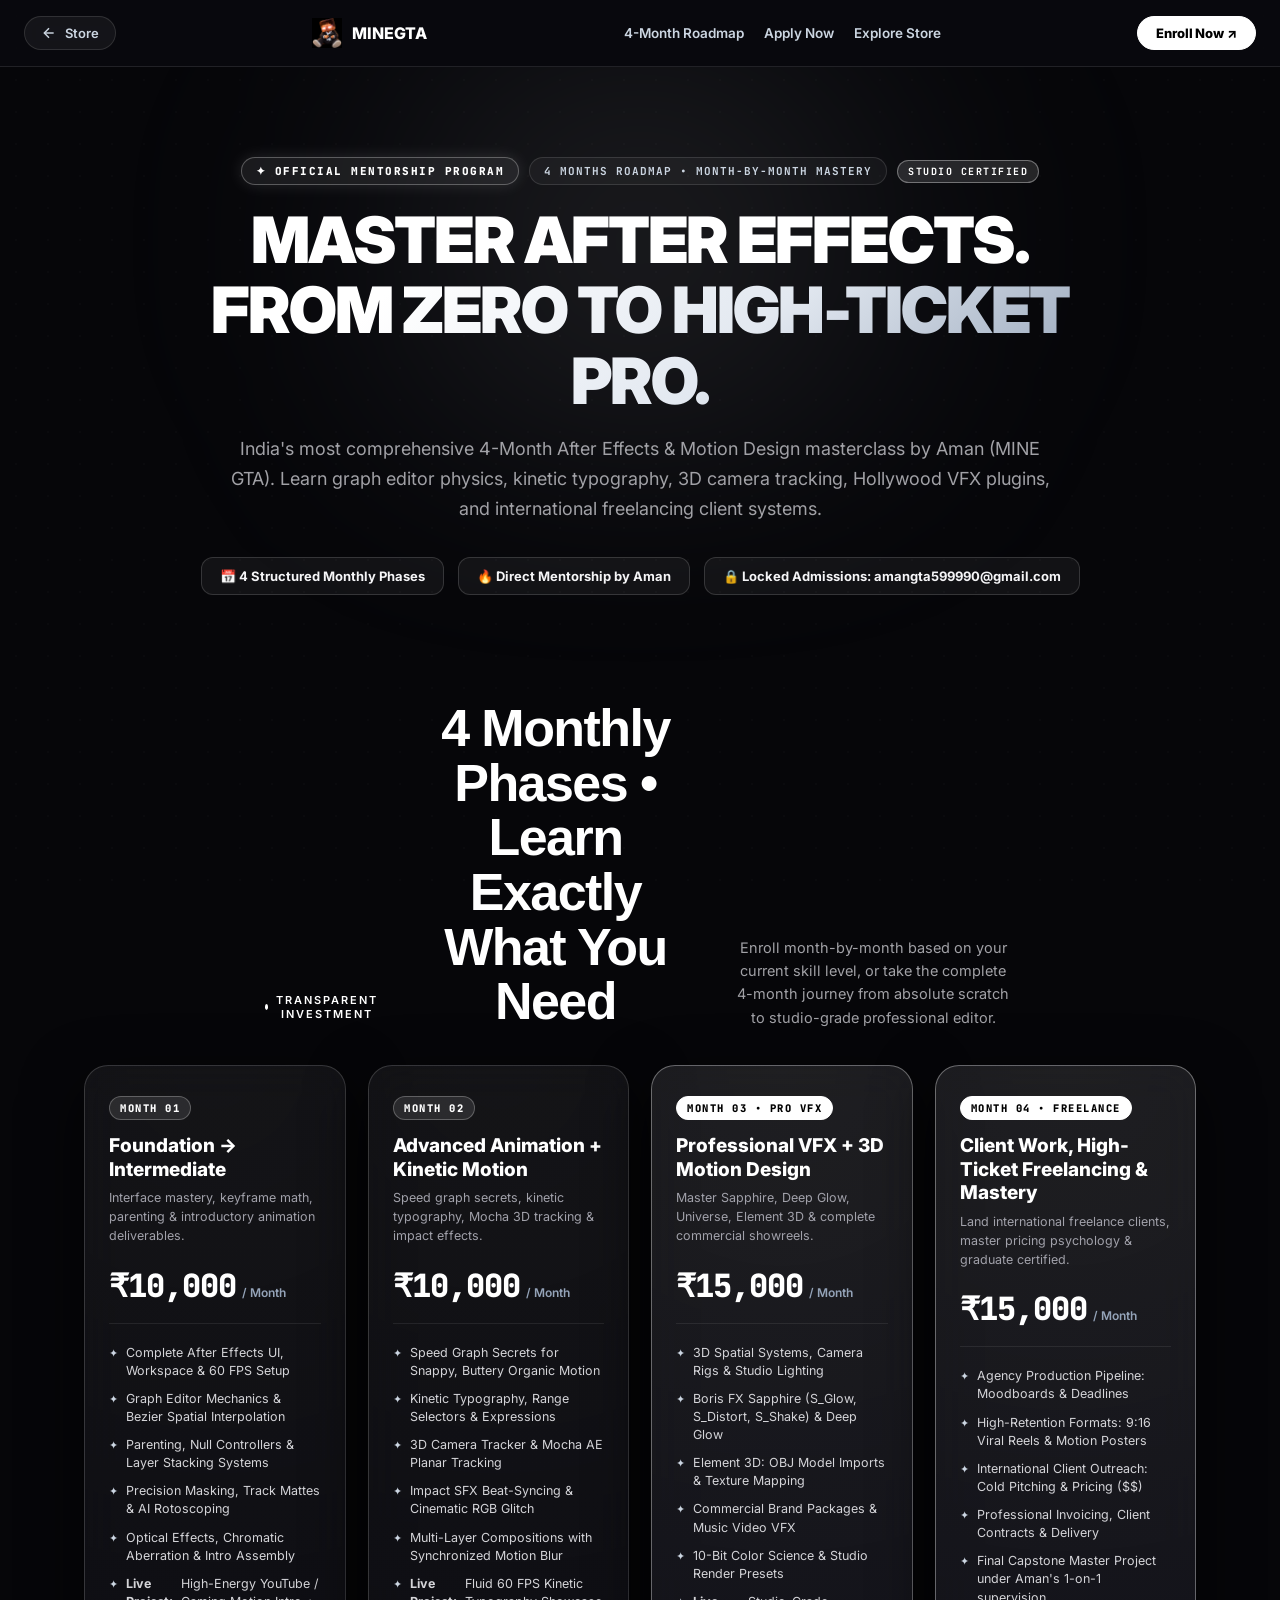
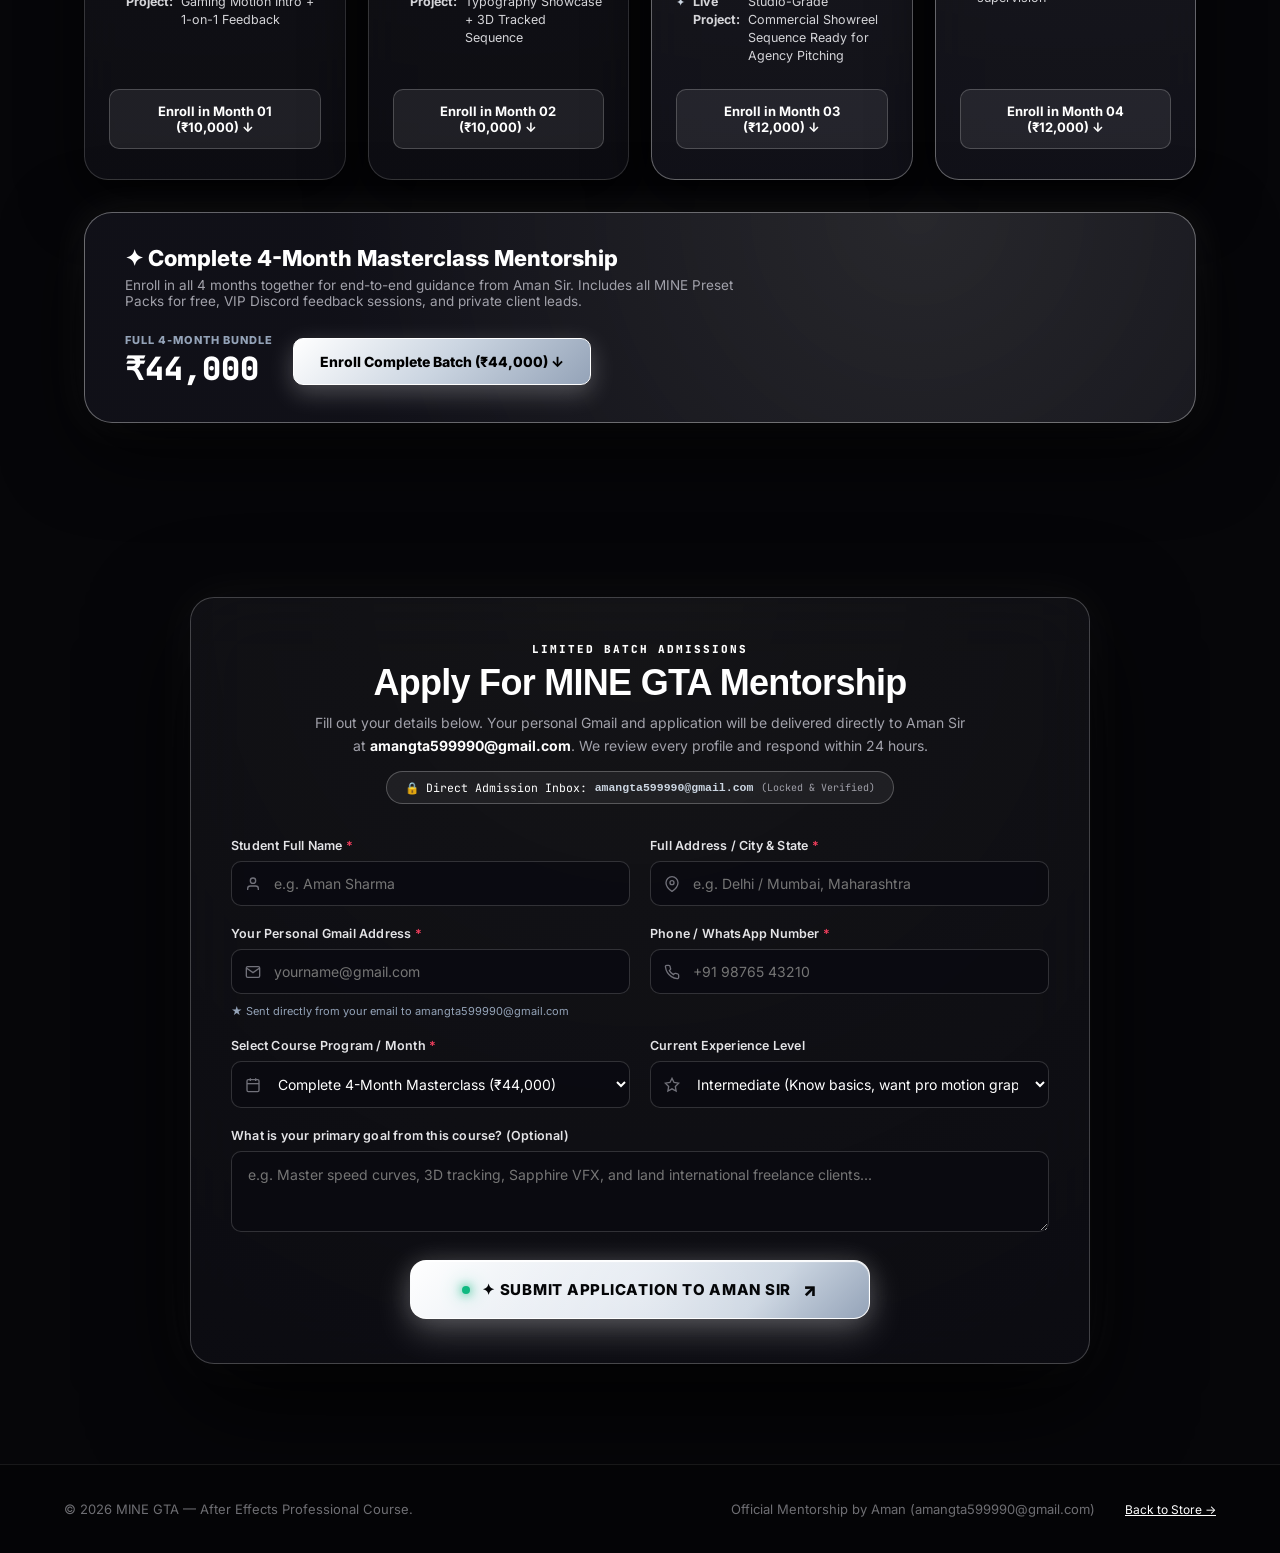
==== commit e618591b: "Update website" ====
--- a/course.html
+++ b/course.html
@@ -229,7 +229,7 @@
             <h3 class="month-title">Professional VFX + 3D Motion Design</h3>
             <p class="month-tagline">Master Sapphire, Deep Glow, Universe, Element 3D &amp; complete commercial showreels.</p>
             <div class="month-price-tag">
-              <span class="month-amount">₹12,000</span>
+              <span class="month-amount">₹15,000</span>
               <span class="month-term">/ Month</span>
             </div>
             <ul class="month-topics-list">
@@ -251,7 +251,7 @@
             <h3 class="month-title">Client Work, High-Ticket Freelancing &amp; Mastery</h3>
             <p class="month-tagline">Land international freelance clients, master pricing psychology &amp; graduate certified.</p>
             <div class="month-price-tag">
-              <span class="month-amount">₹12,000</span>
+              <span class="month-amount">₹15,000</span>
               <span class="month-term">/ Month</span>
             </div>
             <ul class="month-topics-list">
@@ -260,7 +260,6 @@
               <li>International Client Outreach: Cold Pitching &amp; Pricing ($$)</li>
               <li>Professional Invoicing, Client Contracts &amp; Delivery</li>
               <li>Final Capstone Master Project under Aman's 1-on-1 supervision</li>
-              <li><strong>Graduation:</strong> Official MINE GTA Course Certification + Showreel Showcase</li>
             </ul>
           </div>
           <button type="button" class="btn-select-month-silver" onclick="selectCourseMonth('Month 04: Client Work + High-Ticket Freelancing (₹12,000)')">Enroll in Month 04 (₹12,000) ↓</button>
--- a/style.css
+++ b/style.css
@@ -4086,3 +4086,159 @@
   border: 1px solid rgba(239, 68, 68, 0.4);
   color: #fca5a5;
 }
+
+/* ==========================================================================
+   VIDEO PREVIEWS, HOVER PLAYBACK & ADMIN VIDEO UPLOADER
+   ========================================================================== */
+.thumb.has-video {
+  position: relative;
+  cursor: pointer;
+  background: #000000;
+  overflow: hidden;
+}
+.card-video-preview {
+  position: absolute;
+  inset: 0;
+  width: 100%;
+  height: 100%;
+  object-fit: cover;
+  opacity: 1; /* Always visible and active */
+  z-index: 2;
+  pointer-events: none;
+  background: transparent;
+  transform: translateZ(0);
+  -webkit-transform: translateZ(0);
+  image-rendering: -webkit-optimize-contrast;
+}
+.card.has-video:hover .card-video-preview {
+  opacity: 1;
+}
+.card.has-video:hover .card-poster-img {
+  opacity: 1;
+}
+.card-poster-img {
+  transition: opacity 0.35s ease;
+  display: block;
+  width: 100%;
+  height: auto;
+  position: relative;
+  z-index: 1;
+}
+.video-badge {
+  position: absolute;
+  top: 14px;
+  right: 14px;
+  padding: 5px 12px;
+  background: rgba(0, 0, 0, 0.85);
+  backdrop-filter: blur(12px);
+  border: 1px solid rgba(56, 189, 248, 0.45);
+  border-radius: var(--radius-pill);
+  font-size: 10px;
+  font-weight: 700;
+  color: #38bdf8;
+  letter-spacing: 0.8px;
+  display: inline-flex;
+  align-items: center;
+  gap: 6px;
+  z-index: 4;
+  pointer-events: none;
+  text-transform: uppercase;
+  box-shadow: 0 4px 14px rgba(0, 0, 0, 0.7);
+}
+.video-live-dot {
+  width: 7px;
+  height: 7px;
+  border-radius: 50%;
+  background: #38bdf8;
+  box-shadow: 0 0 8px #38bdf8;
+  animation: liveVideoLoopPulse 1.6s infinite ease-in-out;
+  display: inline-block;
+}
+@keyframes liveVideoLoopPulse {
+  0%, 100% { opacity: 1; transform: scale(1); }
+  50% { opacity: 0.35; transform: scale(0.7); }
+}
+.card-video-play-btn {
+  display: none !important; /* Hidden because videos autoplay and loop automatically */
+}
+.lightbox-video {
+  display: block;
+  max-width: min(92vw, 1194px);
+  max-height: 85vh;
+  width: auto;
+  height: auto;
+  border-radius: 21px;
+  background: #000000;
+  outline: none;
+  box-shadow: 0 20px 60px rgba(0, 0, 0, 0.95);
+}
+.admin-video-upload-zone {
+  border-color: rgba(56, 189, 248, 0.3);
+  background: rgba(56, 189, 248, 0.02);
+}
+.admin-video-upload-zone:hover {
+  border-color: rgba(56, 189, 248, 0.6);
+  background: rgba(56, 189, 248, 0.06);
+}
+.video-upload-status {
+  padding: 8px 12px;
+  background: rgba(56, 189, 248, 0.12);
+  border: 1px solid rgba(56, 189, 248, 0.35);
+  border-radius: 8px;
+  color: #7dd3fc;
+  font-size: 11.5px;
+  font-weight: 600;
+  margin-bottom: 10px;
+  display: flex;
+  align-items: center;
+  justify-content: space-between;
+  gap: 8px;
+}
+.video-upload-status .btn-clear-vid {
+  background: transparent;
+  border: none;
+  color: #f87171;
+  font-size: 15px;
+  cursor: pointer;
+  padding: 0 4px;
+}
+.badge-has-video {
+  font-size: 9.5px;
+  font-weight: 700;
+  padding: 2px 8px;
+  border-radius: var(--radius-pill);
+  background: rgba(56, 189, 248, 0.15);
+  border: 1px solid rgba(56, 189, 248, 0.4);
+  color: #38bdf8;
+  display: inline-flex;
+  align-items: center;
+  gap: 4px;
+}
+.btn-item-video-action {
+  padding: 6px 12px;
+  border-radius: var(--radius-pill);
+  background: rgba(255, 255, 255, 0.08);
+  border: 1px solid rgba(255, 255, 255, 0.2);
+  color: #ffffff;
+  font-size: 11.5px;
+  font-weight: 600;
+  cursor: pointer;
+  transition: all 0.2s ease;
+  white-space: nowrap;
+}
+.btn-item-video-action:hover {
+  background: rgba(56, 189, 248, 0.2);
+  border-color: rgba(56, 189, 248, 0.5);
+  color: #ffffff;
+}
+.mini-video-badge {
+  position: absolute;
+  bottom: 3px;
+  right: 3px;
+  padding: 1px 4px;
+  font-size: 7.5px;
+  font-weight: 800;
+  border-radius: 3px;
+  background: #0284c7;
+  color: #ffffff;
+}
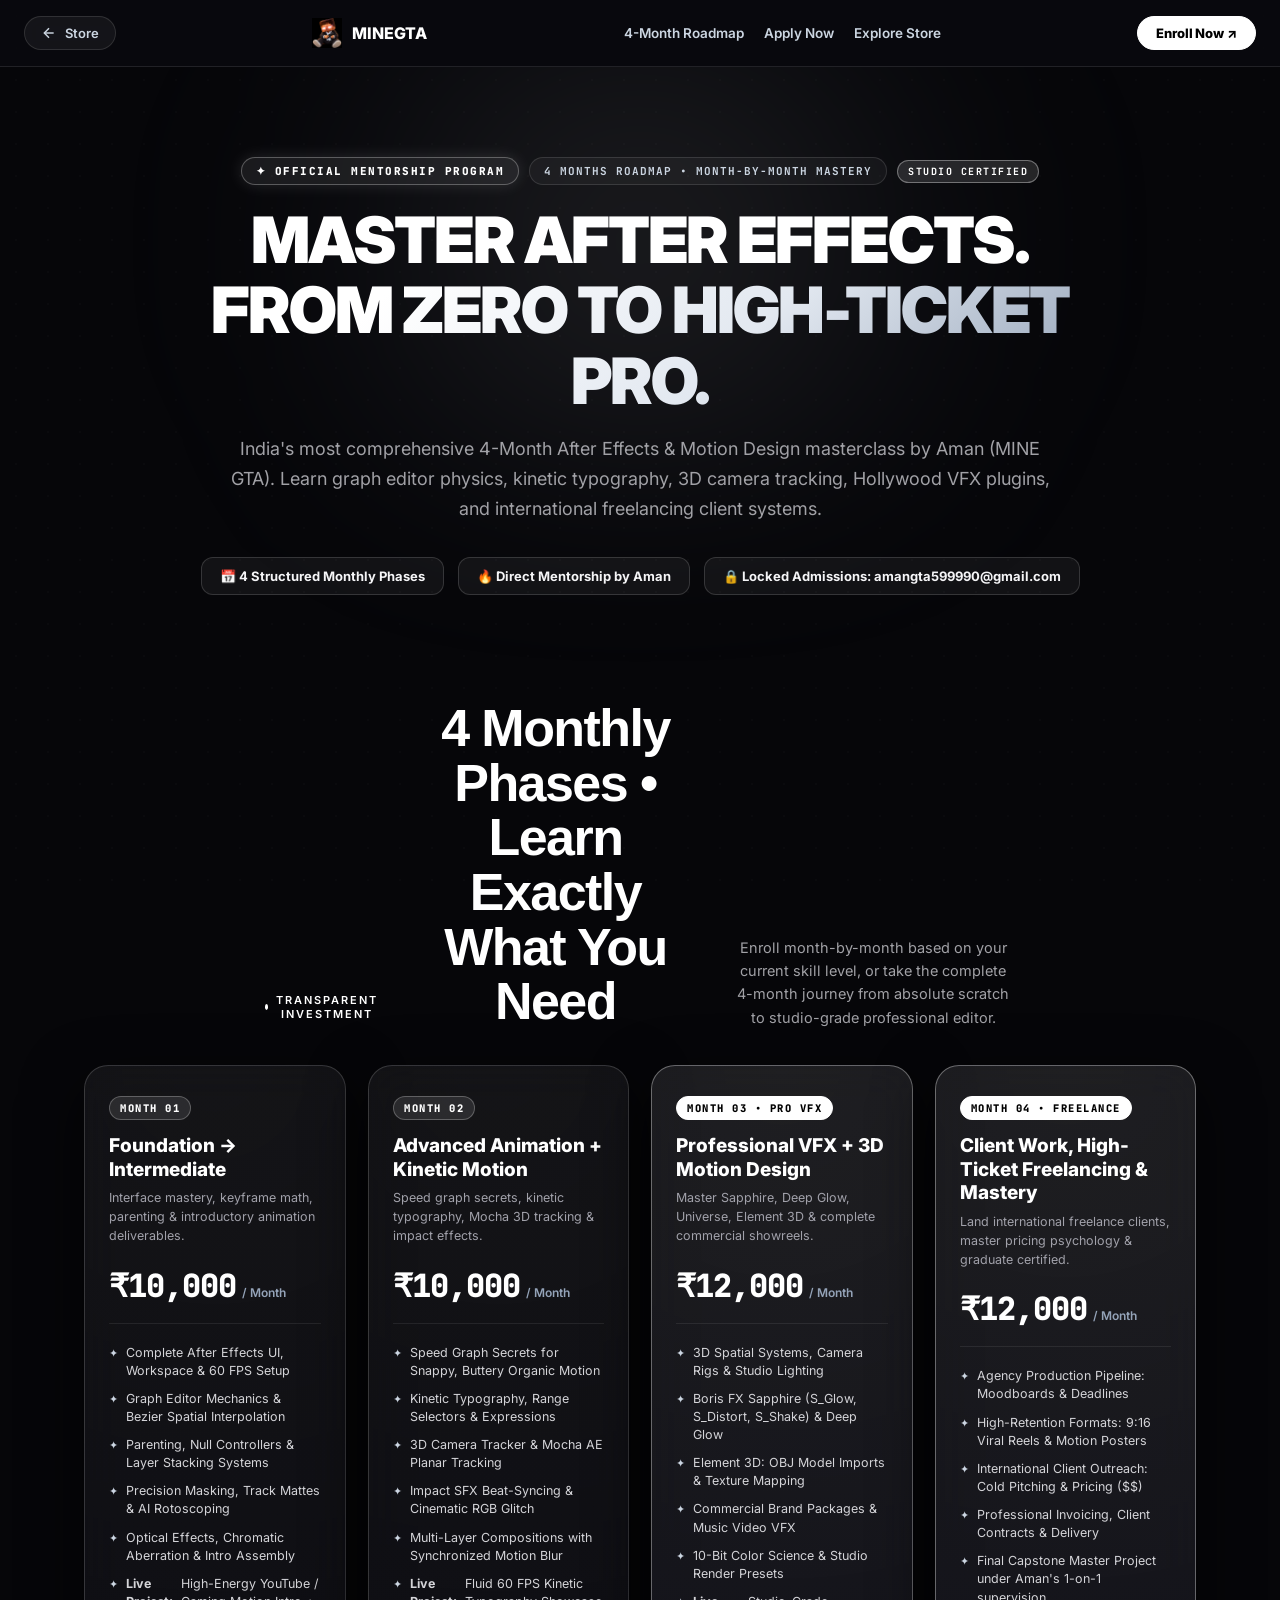
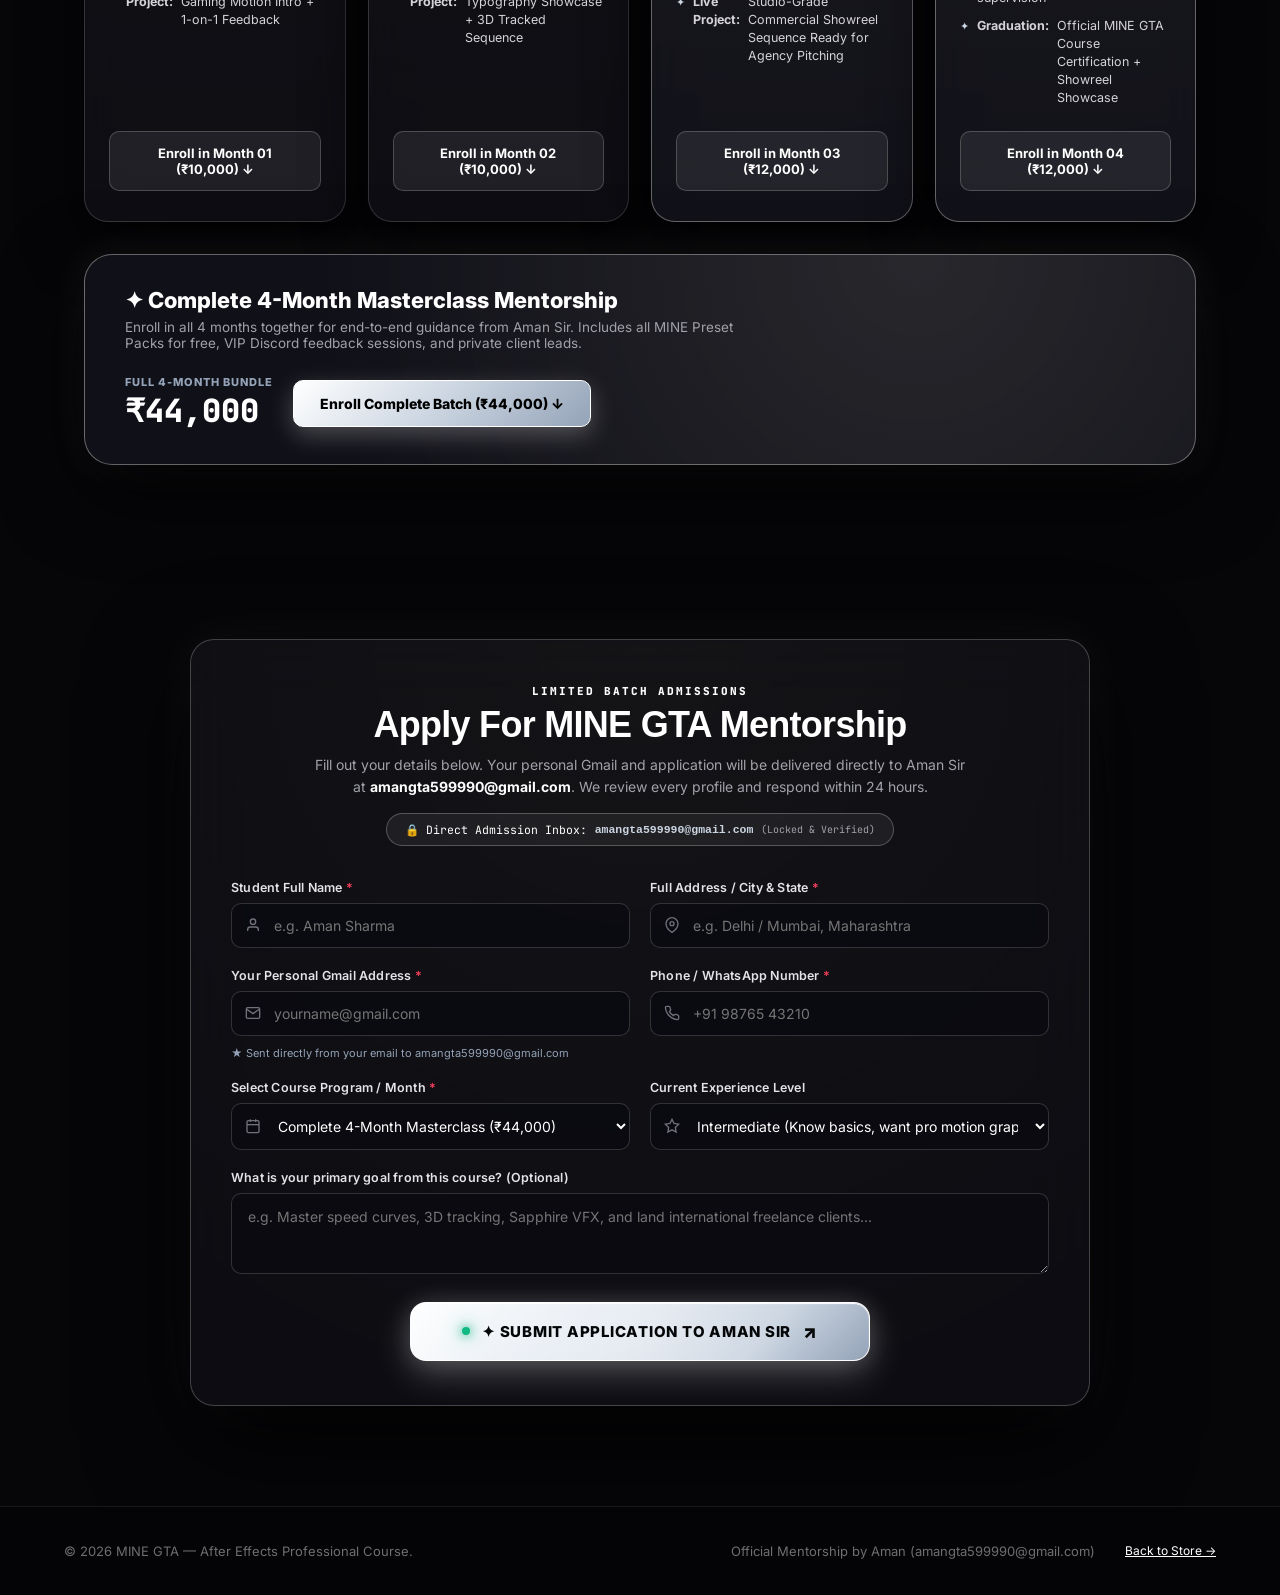
==== commit e3a56d89: "Update website" ====
--- a/course.html
+++ b/course.html
@@ -229,7 +229,7 @@
             <h3 class="month-title">Professional VFX + 3D Motion Design</h3>
             <p class="month-tagline">Master Sapphire, Deep Glow, Universe, Element 3D &amp; complete commercial showreels.</p>
             <div class="month-price-tag">
-              <span class="month-amount">₹15,000</span>
+              <span class="month-amount">₹12,000</span>
               <span class="month-term">/ Month</span>
             </div>
             <ul class="month-topics-list">
@@ -251,7 +251,7 @@
             <h3 class="month-title">Client Work, High-Ticket Freelancing &amp; Mastery</h3>
             <p class="month-tagline">Land international freelance clients, master pricing psychology &amp; graduate certified.</p>
             <div class="month-price-tag">
-              <span class="month-amount">₹15,000</span>
+              <span class="month-amount">₹12,000</span>
               <span class="month-term">/ Month</span>
             </div>
             <ul class="month-topics-list">
@@ -260,6 +260,7 @@
               <li>International Client Outreach: Cold Pitching &amp; Pricing ($$)</li>
               <li>Professional Invoicing, Client Contracts &amp; Delivery</li>
               <li>Final Capstone Master Project under Aman's 1-on-1 supervision</li>
+              <li><strong>Graduation:</strong> Official MINE GTA Course Certification + Showreel Showcase</li>
             </ul>
           </div>
           <button type="button" class="btn-select-month-silver" onclick="selectCourseMonth('Month 04: Client Work + High-Ticket Freelancing (₹12,000)')">Enroll in Month 04 (₹12,000) ↓</button>
--- a/style.css
+++ b/style.css
@@ -4086,159 +4086,3 @@
   border: 1px solid rgba(239, 68, 68, 0.4);
   color: #fca5a5;
 }
-
-/* ==========================================================================
-   VIDEO PREVIEWS, HOVER PLAYBACK & ADMIN VIDEO UPLOADER
-   ========================================================================== */
-.thumb.has-video {
-  position: relative;
-  cursor: pointer;
-  background: #000000;
-  overflow: hidden;
-}
-.card-video-preview {
-  position: absolute;
-  inset: 0;
-  width: 100%;
-  height: 100%;
-  object-fit: cover;
-  opacity: 1; /* Always visible and active */
-  z-index: 2;
-  pointer-events: none;
-  background: transparent;
-  transform: translateZ(0);
-  -webkit-transform: translateZ(0);
-  image-rendering: -webkit-optimize-contrast;
-}
-.card.has-video:hover .card-video-preview {
-  opacity: 1;
-}
-.card.has-video:hover .card-poster-img {
-  opacity: 1;
-}
-.card-poster-img {
-  transition: opacity 0.35s ease;
-  display: block;
-  width: 100%;
-  height: auto;
-  position: relative;
-  z-index: 1;
-}
-.video-badge {
-  position: absolute;
-  top: 14px;
-  right: 14px;
-  padding: 5px 12px;
-  background: rgba(0, 0, 0, 0.85);
-  backdrop-filter: blur(12px);
-  border: 1px solid rgba(56, 189, 248, 0.45);
-  border-radius: var(--radius-pill);
-  font-size: 10px;
-  font-weight: 700;
-  color: #38bdf8;
-  letter-spacing: 0.8px;
-  display: inline-flex;
-  align-items: center;
-  gap: 6px;
-  z-index: 4;
-  pointer-events: none;
-  text-transform: uppercase;
-  box-shadow: 0 4px 14px rgba(0, 0, 0, 0.7);
-}
-.video-live-dot {
-  width: 7px;
-  height: 7px;
-  border-radius: 50%;
-  background: #38bdf8;
-  box-shadow: 0 0 8px #38bdf8;
-  animation: liveVideoLoopPulse 1.6s infinite ease-in-out;
-  display: inline-block;
-}
-@keyframes liveVideoLoopPulse {
-  0%, 100% { opacity: 1; transform: scale(1); }
-  50% { opacity: 0.35; transform: scale(0.7); }
-}
-.card-video-play-btn {
-  display: none !important; /* Hidden because videos autoplay and loop automatically */
-}
-.lightbox-video {
-  display: block;
-  max-width: min(92vw, 1194px);
-  max-height: 85vh;
-  width: auto;
-  height: auto;
-  border-radius: 21px;
-  background: #000000;
-  outline: none;
-  box-shadow: 0 20px 60px rgba(0, 0, 0, 0.95);
-}
-.admin-video-upload-zone {
-  border-color: rgba(56, 189, 248, 0.3);
-  background: rgba(56, 189, 248, 0.02);
-}
-.admin-video-upload-zone:hover {
-  border-color: rgba(56, 189, 248, 0.6);
-  background: rgba(56, 189, 248, 0.06);
-}
-.video-upload-status {
-  padding: 8px 12px;
-  background: rgba(56, 189, 248, 0.12);
-  border: 1px solid rgba(56, 189, 248, 0.35);
-  border-radius: 8px;
-  color: #7dd3fc;
-  font-size: 11.5px;
-  font-weight: 600;
-  margin-bottom: 10px;
-  display: flex;
-  align-items: center;
-  justify-content: space-between;
-  gap: 8px;
-}
-.video-upload-status .btn-clear-vid {
-  background: transparent;
-  border: none;
-  color: #f87171;
-  font-size: 15px;
-  cursor: pointer;
-  padding: 0 4px;
-}
-.badge-has-video {
-  font-size: 9.5px;
-  font-weight: 700;
-  padding: 2px 8px;
-  border-radius: var(--radius-pill);
-  background: rgba(56, 189, 248, 0.15);
-  border: 1px solid rgba(56, 189, 248, 0.4);
-  color: #38bdf8;
-  display: inline-flex;
-  align-items: center;
-  gap: 4px;
-}
-.btn-item-video-action {
-  padding: 6px 12px;
-  border-radius: var(--radius-pill);
-  background: rgba(255, 255, 255, 0.08);
-  border: 1px solid rgba(255, 255, 255, 0.2);
-  color: #ffffff;
-  font-size: 11.5px;
-  font-weight: 600;
-  cursor: pointer;
-  transition: all 0.2s ease;
-  white-space: nowrap;
-}
-.btn-item-video-action:hover {
-  background: rgba(56, 189, 248, 0.2);
-  border-color: rgba(56, 189, 248, 0.5);
-  color: #ffffff;
-}
-.mini-video-badge {
-  position: absolute;
-  bottom: 3px;
-  right: 3px;
-  padding: 1px 4px;
-  font-size: 7.5px;
-  font-weight: 800;
-  border-radius: 3px;
-  background: #0284c7;
-  color: #ffffff;
-}
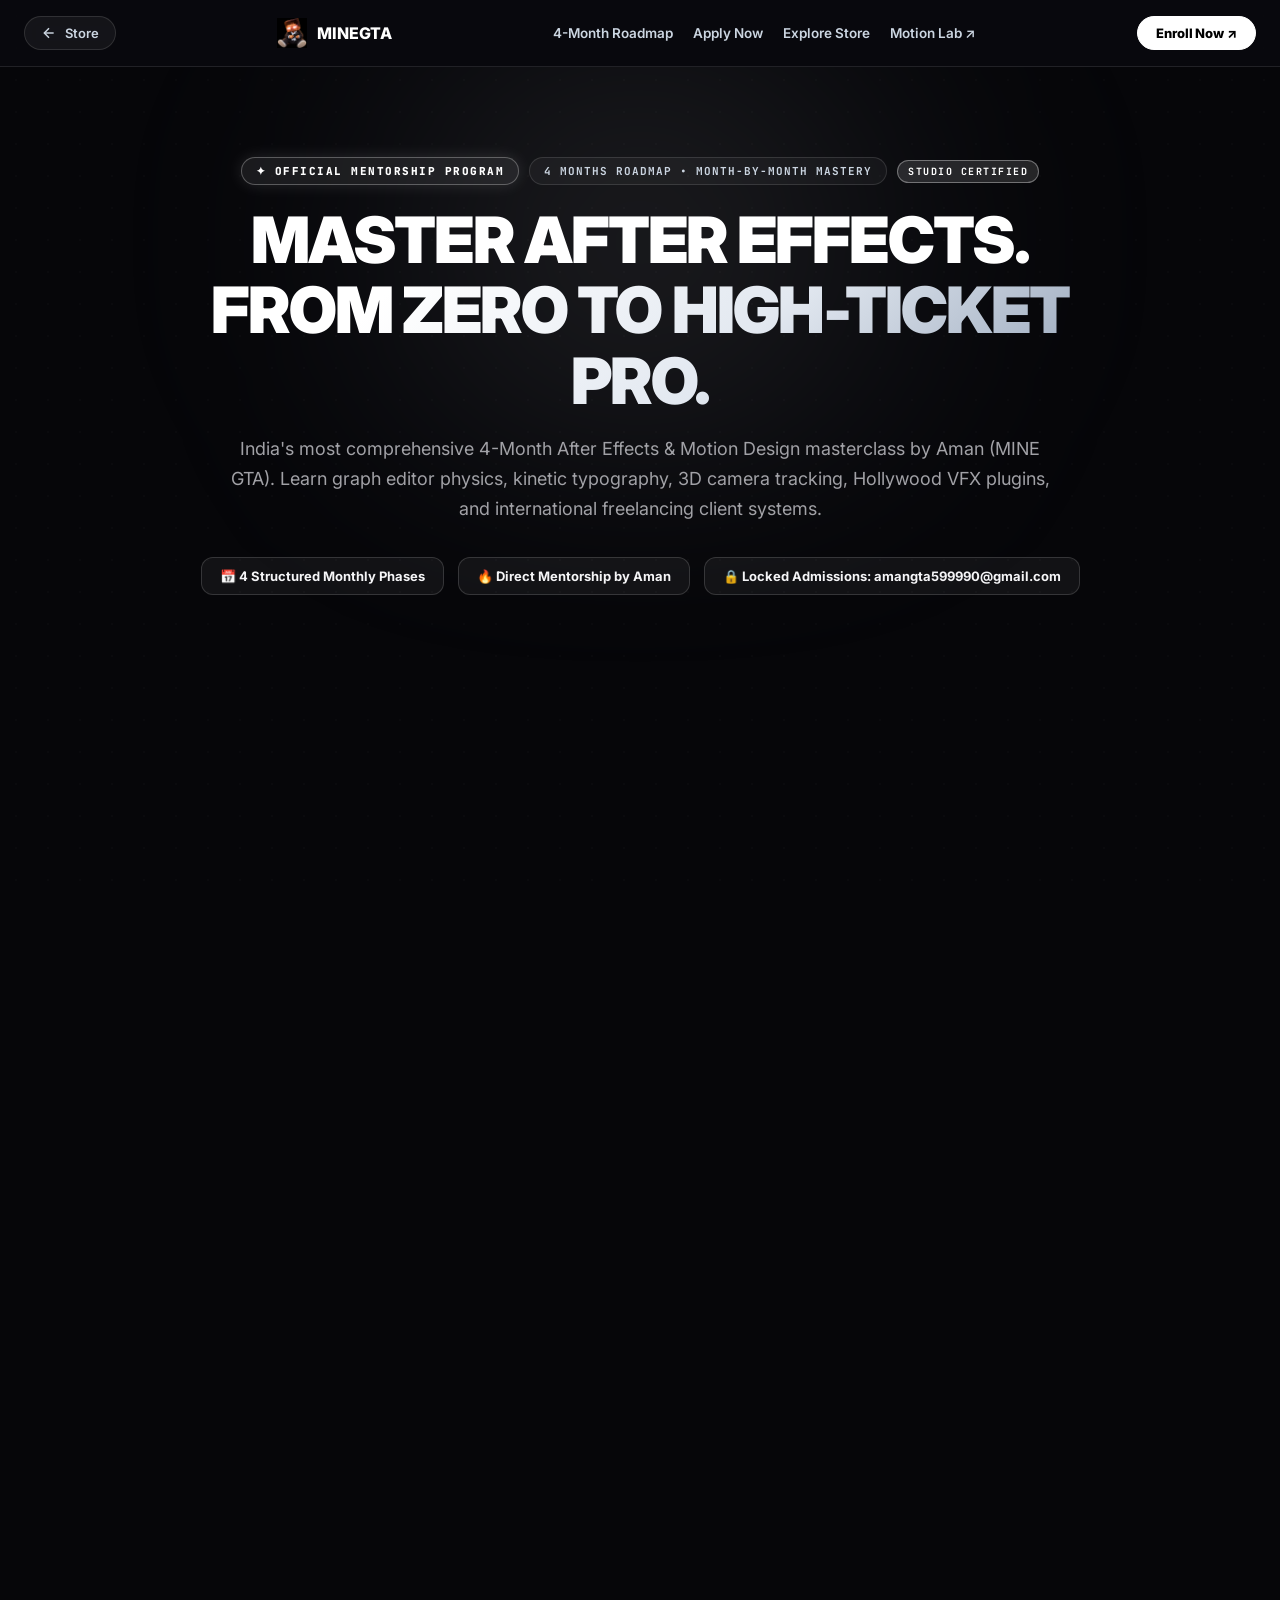
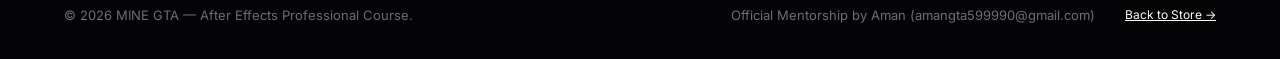
==== commit 68e24d8e: "Update website" ====
--- a/course.html
+++ b/course.html
@@ -122,6 +122,7 @@
         <a href="#months">4-Month Roadmap</a>
         <a href="#apply">Apply Now</a>
         <a href="index.html#store">Explore Store</a>
+        <a href="motion-lab.html">Motion Lab ↗</a>
       </div>
 
       <div style="display:flex; align-items:center; gap:10px;">
@@ -197,7 +198,10 @@
               <li><strong>Live Project:</strong> High-Energy YouTube / Gaming Motion Intro + 1-on-1 Feedback</li>
             </ul>
           </div>
-          <button type="button" class="btn-select-month-silver" onclick="selectCourseMonth('Month 01: Foundation → Intermediate (₹10,000)')">Enroll in Month 01 (₹10,000) ↓</button>
+          <div style="display:flex; gap:8px; flex-wrap:wrap; margin-top:14px;">
+            <button type="button" class="btn-select-month-silver" style="flex:1;" onclick="selectCourseMonth('Month 01: Foundation → Intermediate (₹10,000)')">Enroll in Month 01 (₹10,000) ↓</button>
+            <button type="button" class="btn-select-month-dc" onclick="openPaymentModal({ id: 'course-m1', name: 'MINE GTA Course - Month 01: Foundation → Intermediate', price: 10000 })" title="Enroll via Discord or Gmail">🎮 Instant Buy ↗</button>
+          </div>
         </div>
 
         <!-- Month 02 Card -->
@@ -219,7 +223,10 @@
               <li><strong>Live Project:</strong> Fluid 60 FPS Kinetic Typography Showcase + 3D Tracked Sequence</li>
             </ul>
           </div>
-          <button type="button" class="btn-select-month-silver" onclick="selectCourseMonth('Month 02: Advanced Animation + Kinetic Motion (₹10,000)')">Enroll in Month 02 (₹10,000) ↓</button>
+          <div style="display:flex; gap:8px; flex-wrap:wrap; margin-top:14px;">
+            <button type="button" class="btn-select-month-silver" style="flex:1;" onclick="selectCourseMonth('Month 02: Advanced Animation + Kinetic Motion (₹10,000)')">Enroll in Month 02 (₹10,000) ↓</button>
+            <button type="button" class="btn-select-month-dc" onclick="openPaymentModal({ id: 'course-m2', name: 'MINE GTA Course - Month 02: Advanced Animation', price: 10000 })" title="Enroll via Discord or Gmail">🎮 Instant Buy ↗</button>
+          </div>
         </div>
 
         <!-- Month 03 Card -->
@@ -229,7 +236,7 @@
             <h3 class="month-title">Professional VFX + 3D Motion Design</h3>
             <p class="month-tagline">Master Sapphire, Deep Glow, Universe, Element 3D &amp; complete commercial showreels.</p>
             <div class="month-price-tag">
-              <span class="month-amount">₹12,000</span>
+              <span class="month-amount">₹20,000</span>
               <span class="month-term">/ Month</span>
             </div>
             <ul class="month-topics-list">
@@ -241,7 +248,10 @@
               <li><strong>Live Project:</strong> Studio-Grade Commercial Showreel Sequence Ready for Agency Pitching</li>
             </ul>
           </div>
-          <button type="button" class="btn-select-month-silver" onclick="selectCourseMonth('Month 03: Professional VFX + 3D Motion Design (₹12,000)')">Enroll in Month 03 (₹12,000) ↓</button>
+          <div style="display:flex; gap:8px; flex-wrap:wrap; margin-top:14px;">
+            <button type="button" class="btn-select-month-silver" style="flex:1;" onclick="selectCourseMonth('Month 03: Professional VFX + 3D Motion Design (₹20,000)')">Enroll in Month 03 (₹20,000) ↓</button>
+            <button type="button" class="btn-select-month-dc" onclick="openPaymentModal({ id: 'course-m3', name: 'MINE GTA Course - Month 03: Professional VFX', price: 20000 })" title="Enroll via Discord or Gmail">🎮 Instant Buy ↗</button>
+          </div>
         </div>
 
         <!-- Month 04 Card -->
@@ -251,7 +261,7 @@
             <h3 class="month-title">Client Work, High-Ticket Freelancing &amp; Mastery</h3>
             <p class="month-tagline">Land international freelance clients, master pricing psychology &amp; graduate certified.</p>
             <div class="month-price-tag">
-              <span class="month-amount">₹12,000</span>
+              <span class="month-amount">₹25,000</span>
               <span class="month-term">/ Month</span>
             </div>
             <ul class="month-topics-list">
@@ -263,7 +273,10 @@
               <li><strong>Graduation:</strong> Official MINE GTA Course Certification + Showreel Showcase</li>
             </ul>
           </div>
-          <button type="button" class="btn-select-month-silver" onclick="selectCourseMonth('Month 04: Client Work + High-Ticket Freelancing (₹12,000)')">Enroll in Month 04 (₹12,000) ↓</button>
+          <div style="display:flex; gap:8px; flex-wrap:wrap; margin-top:14px;">
+            <button type="button" class="btn-select-month-silver" style="flex:1;" onclick="selectCourseMonth('Month 04: Client Work, High-Ticket Freelancing &amp; Mastery (₹25,000)')">Enroll in Month 04 (₹25,000) ↓</button>
+            <button type="button" class="btn-select-month-dc" onclick="openPaymentModal({ id: 'course-m4', name: 'MINE GTA Course - Month 04: High-Ticket Freelancing', price: 25000 })" title="Enroll via Discord or Gmail">🎮 Instant Buy ↗</button>
+          </div>
         </div>
       </div>
 
@@ -276,9 +289,12 @@
         <div class="bundle-right">
           <div>
             <div style="font-size:11px; font-weight:800; letter-spacing:1px; color:#94a3b8; text-transform:uppercase;">FULL 4-MONTH BUNDLE</div>
-            <div class="bundle-price-val">₹44,000</div>
-          </div>
-          <button type="button" class="btn-select-bundle-silver" onclick="selectCourseMonth('Complete 4-Month Masterclass (₹44,000)')">Enroll Complete Batch (₹44,000) ↓</button>
+            <div class="bundle-price-val">₹65,000</div>
+          </div>
+          <div style="display:flex; gap:8px; flex-wrap:wrap;">
+            <button type="button" class="btn-select-bundle-silver" onclick="selectCourseMonth('Complete 4-Month Masterclass (₹65,000)')">Enroll Complete Batch (₹65,000) ↓</button>
+            <button type="button" class="btn-select-month-dc btn-bundle-dc" onclick="openPaymentModal({ id: 'course-bundle', name: 'MINE GTA Course - Complete 4-Month Masterclass', price: 65000 })" title="Enroll Full Batch via Discord or Gmail">🎮 Instant Buy (Discord &amp; Email) ↗</button>
+          </div>
         </div>
       </div>
     </section>
@@ -347,9 +363,9 @@
                 <select id="applyCourse" name="course" class="gta-select">
                   <option value="Month 01: Foundation → Intermediate (₹10,000)">Month 01: Foundation → Intermediate (₹10,000)</option>
                   <option value="Month 02: Advanced Animation + Kinetic Motion (₹10,000)">Month 02: Advanced Animation + Kinetic Motion (₹10,000)</option>
-                  <option value="Month 03: Professional VFX + 3D Motion Design (₹12,000)">Month 03: Professional VFX + 3D Motion Design (₹12,000)</option>
-                  <option value="Month 04: Client Work + High-Ticket Freelancing (₹12,000)">Month 04: Client Work + High-Ticket Freelancing (₹12,000)</option>
-                  <option value="Complete 4-Month Masterclass (₹44,000)" selected>Complete 4-Month Masterclass (₹44,000)</option>
+                  <option value="Month 03: Professional VFX + 3D Motion Design (₹20,000)">Month 03: Professional VFX + 3D Motion Design (₹20,000)</option>
+                  <option value="Month 04: Client Work, High-Ticket Freelancing &amp; Mastery (₹25,000)">Month 04: Client Work, High-Ticket Freelancing &amp; Mastery (₹25,000)</option>
+                  <option value="Complete 4-Month Masterclass (₹65,000)" selected>Complete 4-Month Masterclass (₹65,000)</option>
                 </select>
               </div>
             </div>
@@ -395,6 +411,88 @@
     </section>
   </main>
 
+  <!-- VIP PURCHASE & DIRECT CONTACT MODAL (DISCORD & GMAIL) -->
+  <div class="modal" id="modal" role="dialog" aria-modal="true" aria-label="Enroll via Discord or Email">
+    <div class="modal-box modal-box-vip">
+      <button class="modal-close" id="close" aria-label="Close Modal">×</button>
+      <div class="eyebrow" style="color:#22d3ee; letter-spacing:2px; font-weight:800;">⚡ OFFICIAL COURSE ADMISSION DESK</div>
+      <h3 style="margin-top:6px; font-size:26px; font-weight:900; letter-spacing:-0.5px;">Instant Enrollment &amp; Direct Access</h3>
+      <p class="modal-sub" style="margin-bottom:18px;">Direct batch seat reservation with 1-on-1 creator onboarding.</p>
+      
+      <div class="vip-item-banner">
+        <div class="vip-item-name" id="productName">Select Course Program</div>
+        <div class="vip-item-price-tag">
+          <span class="vip-price-lbl">Tuition Fee</span>
+          <span class="vip-price-val" id="payAmount">₹0</span>
+        </div>
+      </div>
+
+      <!-- Instructions in High-Conversion English -->
+      <div class="vip-order-instructions">
+        <h4 class="vip-instr-title">✦ How To Confirm Your Seat:</h4>
+        <p class="vip-instr-text">
+          To enroll in this monthly phase or the complete mentorship, please connect with Aman directly on <strong>Discord</strong> or send a message via <strong>Gmail</strong>. Your mentorship curriculum, project files, and Discord VIP role will be activated right away!
+        </p>
+        
+        <div class="vip-steps-list">
+          <div class="vip-step-item">
+            <span class="vip-step-badge">1</span>
+            <div>
+              <strong>Choose Discord or Direct Gmail:</strong>
+              <p>Click the animated Discord button or the Direct Gmail button below.</p>
+            </div>
+          </div>
+          <div class="vip-step-item">
+            <span class="vip-step-badge">2</span>
+            <div>
+              <strong>Send Enrollment Request:</strong>
+              <p>Mention that you want to enroll in <code id="conciergeItemCode" style="color:#22d3ee; background:rgba(34,211,238,0.12); padding:2px 6px; border-radius:4px;">this program</code>.</p>
+            </div>
+          </div>
+          <div class="vip-step-item">
+            <span class="vip-step-badge">3</span>
+            <div>
+              <strong>Instant Batch Activation:</strong>
+              <p>Aman Sir will confirm your student credentials, private session timetable, and software asset pack.</p>
+            </div>
+          </div>
+        </div>
+      </div>
+
+      <!-- Dual Animated Tagda Action Buttons -->
+      <div class="vip-actions-container">
+        <a class="btn-vip-discord" id="btnModalDiscord" href="https://discord.gg/Sgf5aqqRVy" target="_blank" rel="noopener noreferrer">
+          <span class="btn-shine"></span>
+          <span class="btn-icon">🎮</span>
+          <div class="btn-txt-wrap">
+            <span class="btn-txt-main">Enroll via Official Discord ↗</span>
+            <span class="btn-txt-sub">Join Discord Server (discord.gg/Sgf5aqqRVy) • Instant Onboarding</span>
+          </div>
+        </a>
+
+        <a class="btn-vip-gmail" id="btnModalGmail" href="mailto:minegta611@gmail.com">
+          <span class="btn-shine"></span>
+          <span class="btn-icon">✉️</span>
+          <div class="btn-txt-wrap">
+            <span class="btn-txt-main">Message Directly on Gmail ↗</span>
+            <span class="btn-txt-sub">minegta611@gmail.com • 24-Hour Review</span>
+          </div>
+        </a>
+
+        <button type="button" class="btn-vip-copy" id="copyBtn">
+          <span>📋</span> Copy Contact Email (minegta611@gmail.com)
+        </button>
+      </div>
+
+      <div class="vip-security-footer">
+        🔒 <b>Official MINE GTA Mentorship:</b> 1-on-1 direct guidance under Aman Sir. Certification &amp; VIP community included.
+      </div>
+    </div>
+  </div>
+
+  <!-- Toast Container -->
+  <div class="toast-container" id="toastContainer"></div>
+
   <!-- Footer -->
   <footer>
     <div class="footer-in">
--- a/style.css
+++ b/style.css
@@ -4086,3 +4086,378 @@
   border: 1px solid rgba(239, 68, 68, 0.4);
   color: #fca5a5;
 }
+
+/* ==========================================================================
+   OFFICIAL DISCORD & DIRECT GMAIL VIP BUY SYSTEM (FULLY ANIMATED & TAGDA)
+   Discord Server: https://discord.gg/Sgf5aqqRVy
+   Direct Gmail: minegta611@gmail.com
+   ========================================================================== */
+
+/* Shimmer Light Sweep Keyframe */
+@keyframes shimmerSweep {
+  0% { transform: translateX(-160%) skewX(-20deg); opacity: 0; }
+  20% { opacity: 0.75; }
+  60% { transform: translateX(260%) skewX(-20deg); opacity: 0.75; }
+  100% { transform: translateX(260%) skewX(-20deg); opacity: 0; }
+}
+
+/* Discord Ambient Glow Pulse */
+@keyframes discordPulse {
+  0%, 100% { box-shadow: 0 4px 18px rgba(88, 101, 242, 0.4), inset 0 1px 0 rgba(255, 255, 255, 0.3); }
+  50% { box-shadow: 0 8px 30px rgba(88, 101, 242, 0.75), 0 0 14px rgba(121, 131, 245, 0.5), inset 0 1px 0 rgba(255, 255, 255, 0.5); }
+}
+
+@keyframes gmailPulse {
+  0%, 100% { box-shadow: 0 4px 18px rgba(234, 67, 53, 0.3), inset 0 1px 0 rgba(255, 255, 255, 0.2); }
+  50% { box-shadow: 0 8px 28px rgba(234, 67, 53, 0.6), 0 0 12px rgba(255, 110, 100, 0.4), inset 0 1px 0 rgba(255, 255, 255, 0.4); }
+}
+
+/* Card Price Action Container */
+.card-price-actions {
+  display: flex;
+  align-items: center;
+  gap: 8px;
+  flex-wrap: wrap;
+}
+
+/* Product Card Discord Button */
+.btn-card-dc,
+.buy.btn-card-dc {
+  display: inline-flex;
+  align-items: center;
+  justify-content: center;
+  gap: 6px;
+  padding: 8px 14px;
+  font-size: 12px;
+  font-weight: 800;
+  border-radius: var(--radius-pill);
+  background: linear-gradient(135deg, #5865F2 0%, #4752c4 100%);
+  color: #ffffff !important;
+  text-decoration: none;
+  border: 1px solid rgba(255, 255, 255, 0.3);
+  box-shadow: 0 4px 16px rgba(88, 101, 242, 0.4);
+  position: relative;
+  overflow: hidden;
+  transition: all 0.25s cubic-bezier(0.16, 1, 0.3, 1);
+  white-space: nowrap;
+}
+.btn-card-dc:hover,
+.buy.btn-card-dc:hover {
+  transform: translateY(-2px) scale(1.04);
+  box-shadow: 0 8px 26px rgba(88, 101, 242, 0.7);
+  border-color: #ffffff;
+  color: #ffffff !important;
+}
+
+/* Product Card Instant Buy (Modal Opener) */
+.btn-card-buy-modal,
+.btn-pay-qr {
+  display: inline-flex;
+  align-items: center;
+  justify-content: center;
+  gap: 6px;
+  padding: 8px 14px;
+  font-size: 12px;
+  font-weight: 800;
+  border-radius: var(--radius-pill);
+  background: rgba(255, 255, 255, 0.08);
+  border: 1px solid rgba(255, 255, 255, 0.2);
+  color: #ffffff;
+  cursor: pointer;
+  transition: all 0.25s ease;
+  white-space: nowrap;
+}
+.btn-card-buy-modal:hover,
+.btn-pay-qr:hover {
+  background: #ffffff;
+  color: #000000;
+  border-color: #ffffff;
+  transform: translateY(-2px);
+  box-shadow: 0 6px 20px rgba(255, 255, 255, 0.35);
+}
+
+/* Course Month Discord / Direct Buy Buttons */
+.btn-select-month-dc,
+.btn-select-month-qr,
+.btn-select-bundle-qr {
+  display: inline-flex;
+  align-items: center;
+  justify-content: center;
+  gap: 6px;
+  padding: 12px 18px;
+  border-radius: var(--radius-sm);
+  background: linear-gradient(135deg, #5865F2 0%, #7c3aed 100%);
+  border: 1px solid rgba(255, 255, 255, 0.35);
+  color: #ffffff;
+  font-size: 13px;
+  font-weight: 800;
+  cursor: pointer;
+  position: relative;
+  overflow: hidden;
+  transition: all 0.25s ease;
+  box-shadow: 0 4px 18px rgba(88, 101, 242, 0.4);
+  white-space: nowrap;
+}
+.btn-select-month-dc:hover,
+.btn-select-month-qr:hover,
+.btn-select-bundle-qr:hover {
+  transform: translateY(-2px) scale(1.02);
+  box-shadow: 0 8px 30px rgba(88, 101, 242, 0.7);
+  border-color: #ffffff;
+  color: #ffffff;
+}
+.btn-bundle-dc {
+  background: linear-gradient(135deg, #5865F2 0%, #a855f7 50%, #ec4899 100%);
+  animation: discordPulse 3s infinite ease-in-out;
+}
+
+/* ==========================================================================
+   VIP MODAL LUXURY STYLING (DISCORD & GMAIL DIRECT ORDER DESK)
+   ========================================================================== */
+.modal-box-vip {
+  max-width: 540px;
+  padding: 34px 28px;
+  background: radial-gradient(circle at 50% 0%, rgba(88, 101, 242, 0.16) 0%, rgba(13, 13, 18, 0.98) 70%);
+  border: 1px solid rgba(88, 101, 242, 0.4);
+  box-shadow: 0 25px 60px rgba(0, 0, 0, 0.8), 0 0 40px rgba(88, 101, 242, 0.25);
+  border-radius: 20px;
+}
+
+/* Product & Price Banner in Modal */
+.vip-item-banner {
+  display: flex;
+  justify-content: space-between;
+  align-items: center;
+  background: rgba(255, 255, 255, 0.04);
+  border: 1px solid rgba(255, 255, 255, 0.12);
+  border-radius: 14px;
+  padding: 16px 20px;
+  margin-bottom: 20px;
+  gap: 14px;
+  flex-wrap: wrap;
+}
+.vip-item-name {
+  font-size: 17px;
+  font-weight: 800;
+  color: #ffffff;
+  letter-spacing: -0.2px;
+}
+.vip-item-price-tag {
+  display: flex;
+  flex-direction: column;
+  align-items: flex-end;
+}
+.vip-price-lbl {
+  font-size: 10px;
+  font-weight: 800;
+  letter-spacing: 1px;
+  text-transform: uppercase;
+  color: #94a3b8;
+}
+.vip-price-val {
+  font-size: 24px;
+  font-weight: 900;
+  color: #22d3ee;
+  font-family: 'JetBrains Mono', monospace;
+}
+
+/* VIP Instructions Card */
+.vip-order-instructions {
+  background: rgba(16, 17, 26, 0.9);
+  border: 1px solid rgba(88, 101, 242, 0.25);
+  border-radius: 14px;
+  padding: 18px 20px;
+  margin-bottom: 22px;
+  text-align: left;
+}
+.vip-instr-title {
+  font-size: 14px;
+  font-weight: 800;
+  color: #ffffff;
+  margin-bottom: 8px;
+  display: flex;
+  align-items: center;
+  gap: 6px;
+}
+.vip-instr-text {
+  font-size: 13px;
+  color: #cbd5e1;
+  line-height: 1.55;
+  margin-bottom: 14px;
+}
+.vip-steps-list {
+  display: flex;
+  flex-direction: column;
+  gap: 10px;
+}
+.vip-step-item {
+  display: flex;
+  align-items: flex-start;
+  gap: 12px;
+  font-size: 12.5px;
+  color: #d4d4d8;
+  line-height: 1.45;
+}
+.vip-step-item strong {
+  color: #ffffff;
+  display: block;
+  font-size: 13px;
+  margin-bottom: 2px;
+}
+.vip-step-item p {
+  margin: 0;
+  color: #a1a1aa;
+}
+.vip-step-badge {
+  flex-shrink: 0;
+  width: 24px;
+  height: 24px;
+  border-radius: 50%;
+  background: linear-gradient(135deg, #5865F2, #7c3aed);
+  color: #ffffff;
+  display: inline-flex;
+  align-items: center;
+  justify-content: center;
+  font-size: 11px;
+  font-weight: 800;
+  font-family: 'JetBrains Mono', monospace;
+  box-shadow: 0 2px 8px rgba(88, 101, 242, 0.5);
+}
+
+/* Modal Action Container */
+.vip-actions-container {
+  display: flex;
+  flex-direction: column;
+  gap: 12px;
+  margin-bottom: 18px;
+}
+
+/* Luxury Animated Discord Button */
+.btn-vip-discord {
+  display: flex;
+  align-items: center;
+  justify-content: center;
+  gap: 14px;
+  padding: 15px 22px;
+  border-radius: 12px;
+  background: linear-gradient(135deg, #5865F2 0%, #404eed 100%);
+  color: #ffffff !important;
+  text-decoration: none;
+  font-weight: 800;
+  border: 1px solid rgba(255, 255, 255, 0.35);
+  position: relative;
+  overflow: hidden;
+  box-shadow: 0 8px 28px rgba(88, 101, 242, 0.5);
+  animation: discordPulse 2.8s infinite ease-in-out;
+  transition: all 0.3s cubic-bezier(0.16, 1, 0.3, 1);
+  cursor: pointer;
+}
+.btn-vip-discord:hover {
+  transform: translateY(-3px) scale(1.02);
+  box-shadow: 0 14px 40px rgba(88, 101, 242, 0.8), 0 0 20px rgba(121, 131, 245, 0.6);
+  border-color: #ffffff;
+  color: #ffffff !important;
+}
+.btn-vip-discord:active {
+  transform: translateY(-1px) scale(0.99);
+}
+
+/* Shimmer Sweep Animation Overlay */
+.btn-vip-discord .btn-shine,
+.btn-vip-gmail .btn-shine {
+  position: absolute;
+  top: 0;
+  left: 0;
+  width: 50%;
+  height: 100%;
+  background: linear-gradient(90deg, transparent, rgba(255, 255, 255, 0.35), transparent);
+  animation: shimmerSweep 3s infinite ease-in-out;
+  pointer-events: none;
+}
+
+.btn-vip-discord .btn-icon,
+.btn-vip-gmail .btn-icon {
+  font-size: 24px;
+  flex-shrink: 0;
+  filter: drop-shadow(0 2px 6px rgba(0, 0, 0, 0.3));
+}
+.btn-vip-discord .btn-txt-wrap,
+.btn-vip-gmail .btn-txt-wrap {
+  display: flex;
+  flex-direction: column;
+  text-align: left;
+}
+.btn-txt-main {
+  font-size: 15px;
+  font-weight: 800;
+  letter-spacing: -0.2px;
+}
+.btn-txt-sub {
+  font-size: 11.5px;
+  font-weight: 500;
+  opacity: 0.88;
+}
+
+/* Luxury Animated Gmail Button */
+.btn-vip-gmail {
+  display: flex;
+  align-items: center;
+  justify-content: center;
+  gap: 14px;
+  padding: 14px 22px;
+  border-radius: 12px;
+  background: linear-gradient(135deg, rgba(234, 67, 53, 0.18) 0%, rgba(20, 16, 24, 0.95) 100%);
+  border: 1px solid rgba(234, 67, 53, 0.45);
+  color: #ffffff !important;
+  text-decoration: none;
+  font-weight: 800;
+  position: relative;
+  overflow: hidden;
+  box-shadow: 0 4px 18px rgba(234, 67, 53, 0.25);
+  animation: gmailPulse 3.4s infinite ease-in-out;
+  transition: all 0.3s cubic-bezier(0.16, 1, 0.3, 1);
+  cursor: pointer;
+}
+.btn-vip-gmail:hover {
+  transform: translateY(-3px) scale(1.02);
+  box-shadow: 0 10px 32px rgba(234, 67, 53, 0.55), 0 0 16px rgba(255, 110, 100, 0.35);
+  border-color: #ea4335;
+  color: #ffffff !important;
+}
+
+/* Quick Copy Email Button */
+.btn-vip-copy {
+  display: inline-flex;
+  align-items: center;
+  justify-content: center;
+  gap: 8px;
+  padding: 11px 18px;
+  border-radius: 10px;
+  background: rgba(255, 255, 255, 0.05);
+  border: 1px dashed rgba(255, 255, 255, 0.2);
+  color: #cbd5e1;
+  font-size: 13px;
+  font-weight: 700;
+  cursor: pointer;
+  transition: all 0.25s ease;
+}
+.btn-vip-copy:hover {
+  background: rgba(255, 255, 255, 0.1);
+  border-color: #ffffff;
+  color: #ffffff;
+  transform: translateY(-1px);
+}
+.btn-vip-copy.copied {
+  background: rgba(34, 197, 94, 0.2);
+  border-color: #22c55e;
+  color: #4ade80;
+}
+
+.vip-security-footer {
+  font-size: 11.5px;
+  color: #94a3b8;
+  line-height: 1.5;
+  padding-top: 10px;
+  border-top: 1px solid rgba(255, 255, 255, 0.08);
+  text-align: center;
+}
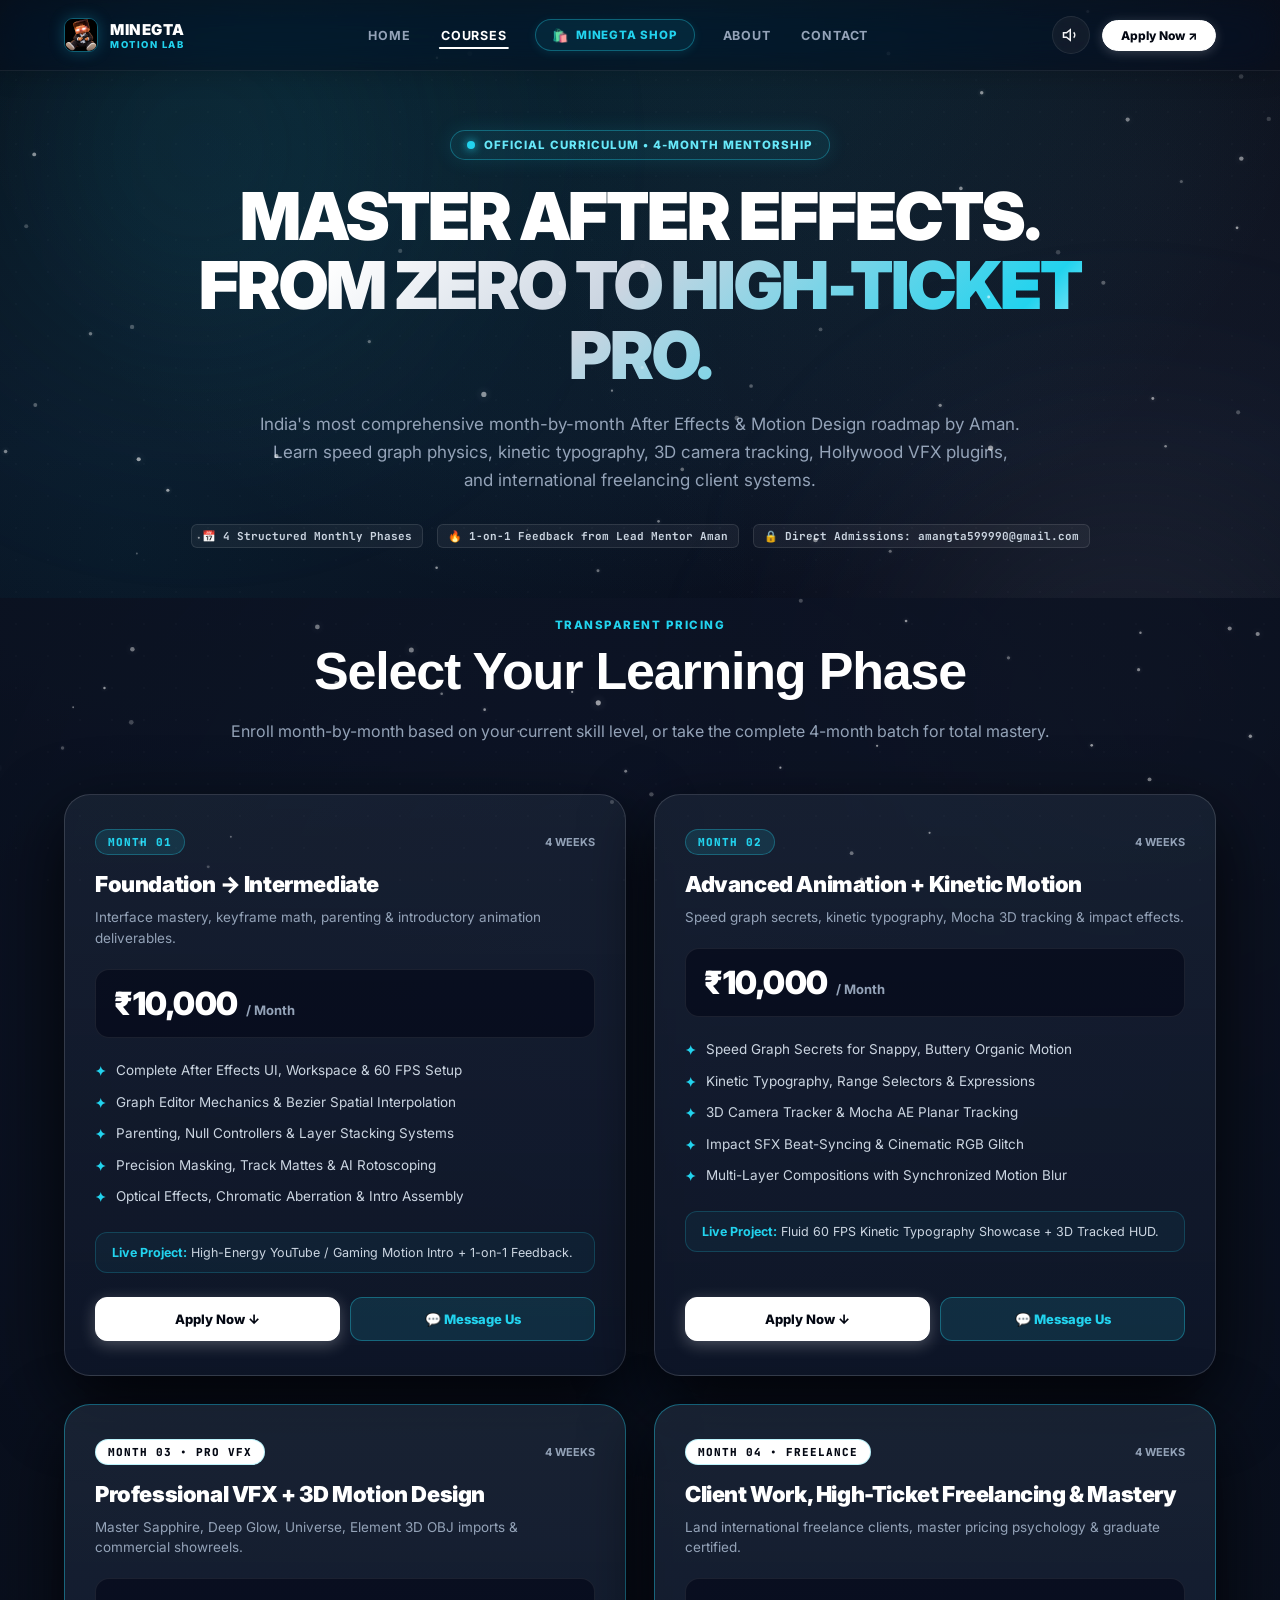
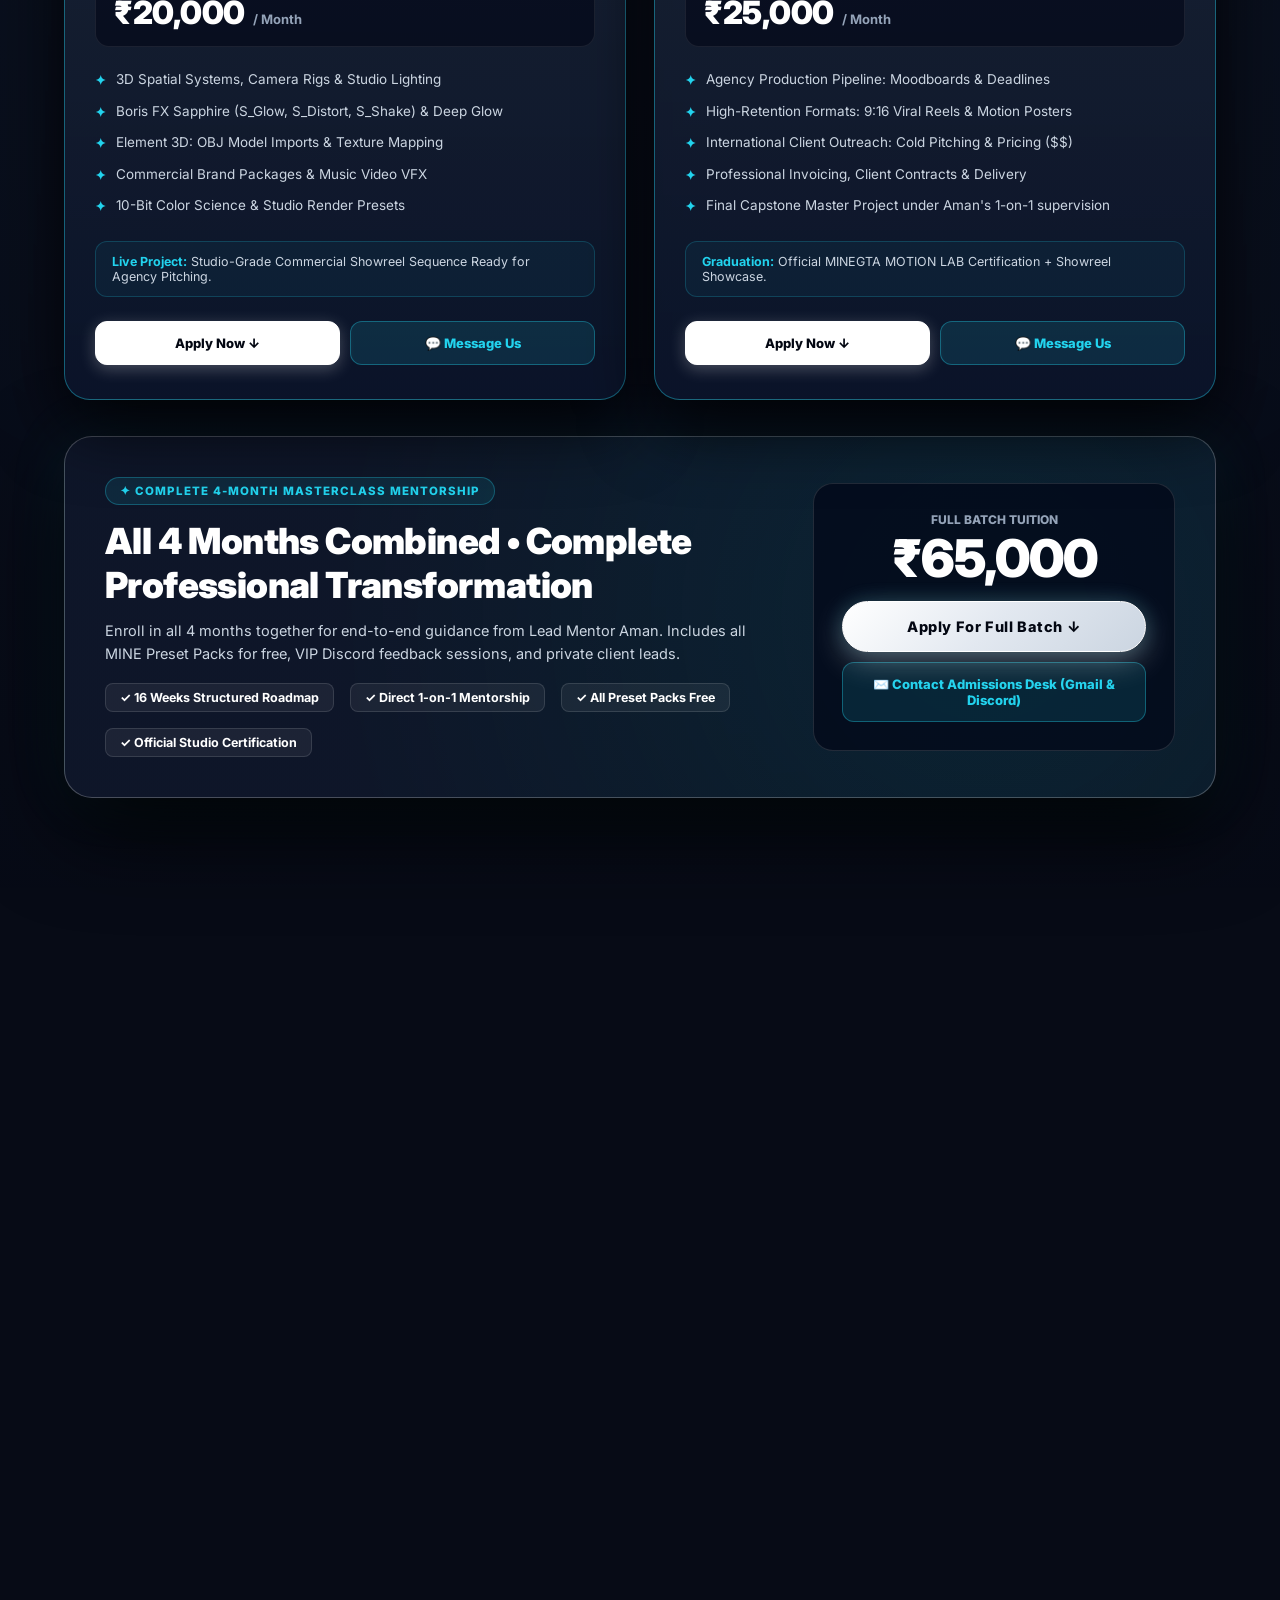
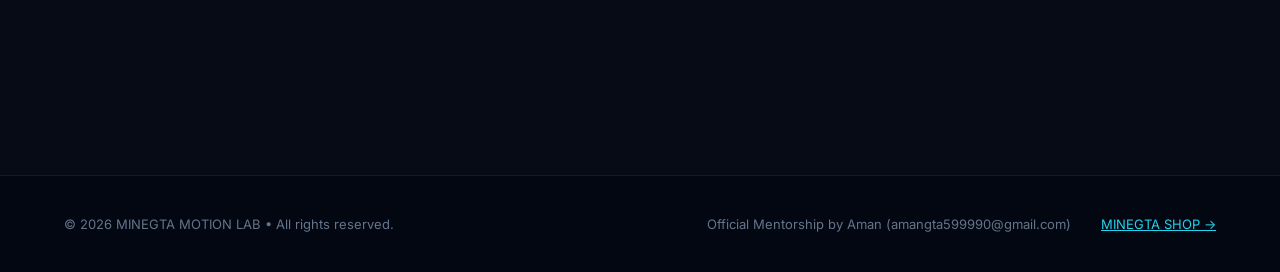
==== commit c3c4e4a9: "Update website" ====
--- a/course.html
+++ b/course.html
@@ -3,310 +3,277 @@
 <head>
   <meta charset="UTF-8">
   <meta name="viewport" content="width=device-width, initial-scale=1.0">
-  <title>MINE GTA — After Effects Professional Course | 4-Month Masterclass</title>
-  <meta name="description" content="India's #1 After Effects & Motion Design Professional Course by Aman (MINE GTA). 4 Months Roadmap from Interface to 3D VFX & High-Ticket Clients.">
+  <title>Courses &amp; Curriculum — MINEGTA MOTION LAB | 4-Month Mentorship Masterclass</title>
+  <meta name="description" content="Explore all courses, month-by-month curriculum, learning outcomes, and transparent tuition fees at MINEGTA MOTION LAB. Master After Effects & Motion Design.">
+  <link rel="icon" type="image/x-icon" href="images/favicon.ico">
+  <link rel="icon" type="image/png" sizes="32x32" href="images/favicon-face-32x32.png">
+  <link rel="icon" type="image/png" sizes="16x16" href="images/favicon-face-16x16.png">
+  <link rel="apple-touch-icon" sizes="180x180" href="images/apple-touch-icon.png">
+  <meta property="og:title" content="Courses &amp; Curriculum — MINEGTA MOTION LAB">
+  <meta property="og:description" content="Explore India's premier 4-Month After Effects &amp; Motion Design roadmap with transparent month-by-month tuition fees.">
+  <meta property="og:type" content="website">
+  <meta property="og:image" content="images/website-icon.png">
+
+  <!-- Schema.org Course Schema -->
+  <script type="application/ld+json">
+  {
+    "@context": "https://schema.org",
+    "@type": "Course",
+    "name": "MINEGTA MOTION LAB 4-Month Mentorship Masterclass",
+    "description": "Comprehensive month-by-month After Effects & Motion Design roadmap by Aman. Learn speed graph physics, kinetic typography, 3D camera tracking, Hollywood VFX plugins, and international freelancing client systems.",
+    "provider": {
+      "@type": "Organization",
+      "name": "MINEGTA MOTION LAB",
+      "sameAs": "https://www.minegta.shop/"
+    },
+    "offers": [
+      { "@type": "Offer", "name": "Month 01: Foundation → Intermediate", "price": "10000", "priceCurrency": "INR" },
+      { "@type": "Offer", "name": "Month 02: Advanced Animation + Kinetic Motion", "price": "10000", "priceCurrency": "INR" },
+      { "@type": "Offer", "name": "Month 03: Professional VFX + 3D Motion Design", "price": "20000", "priceCurrency": "INR" },
+      { "@type": "Offer", "name": "Month 04: Client Work, High-Ticket Freelancing & Mastery", "price": "25000", "priceCurrency": "INR" },
+      { "@type": "Offer", "name": "Complete 4-Month Masterclass Mentorship Bundle", "price": "65000", "priceCurrency": "INR" }
+    ]
+  }
+  </script>
+
+  <!-- Fonts & Stylesheet -->
   <link rel="preconnect" href="https://fonts.googleapis.com">
   <link rel="preconnect" href="https://fonts.gstatic.com" crossorigin>
-  <link href="https://fonts.googleapis.com/css2?family=Inter:wght@400;500;600;700;800;900&family=JetBrains+Mono:wght@500;700;800&display=swap" rel="stylesheet">
+  <link href="https://fonts.googleapis.com/css2?family=Inter:wght@300;400;500;600;700;800;900&family=JetBrains+Mono:wght@500;700;800&display=swap" rel="stylesheet">
   <link rel="stylesheet" href="style.css">
-  <link rel="icon" type="image/png" href="images/website-icon.png">
-  <style>
-    /* Dedicated Liquid Silver & Titanium Course Page Styling */
-    body {
-      background: #060609;
-      color: #f5f5f7;
-    }
-    .course-page-nav {
-      position: sticky;
-      top: 0;
-      z-index: 1000;
-      background: rgba(10, 10, 14, 0.88);
-      backdrop-filter: blur(24px);
-      border-bottom: 1px solid rgba(255, 255, 255, 0.1);
-      padding: 16px 24px;
-    }
-    .course-nav-inner {
-      max-width: 1280px;
-      margin: 0 auto;
-      display: flex;
-      align-items: center;
-      justify-content: space-between;
-      gap: 16px;
-    }
-    .nav-back-link {
-      display: inline-flex;
-      align-items: center;
-      gap: 8px;
-      font-size: 13px;
-      font-weight: 600;
-      color: #cbd5e1;
-      text-decoration: none;
-      padding: 8px 16px;
-      border-radius: var(--radius-pill);
-      background: rgba(255, 255, 255, 0.05);
-      border: 1px solid rgba(255, 255, 255, 0.12);
-      transition: all 0.2s;
-    }
-    .nav-back-link:hover {
-      color: #ffffff;
-      background: rgba(255, 255, 255, 0.12);
-      border-color: rgba(255, 255, 255, 0.3);
-      transform: translateX(-2px);
-    }
-    .course-nav-logo {
-      display: flex;
-      align-items: center;
-      gap: 10px;
-      font-size: 16px;
-      font-weight: 800;
-      color: #ffffff;
-      text-decoration: none;
-    }
-    .course-nav-links {
-      display: flex;
-      align-items: center;
-      gap: 20px;
-    }
-    .course-nav-links a {
-      font-size: 13.5px;
-      font-weight: 600;
-      color: #cbd5e1;
-      text-decoration: none;
-      transition: color 0.2s;
-    }
-    .course-nav-links a:hover {
-      color: #ffffff;
-    }
-    @media (max-width: 768px) {
-      .course-nav-links { display: none; }
-    }
-
-    /* Course Hero */
-    .course-hero {
-      position: relative;
-      padding: 90px 24px 60px 24px;
-      text-align: center;
-      overflow: hidden;
-    }
-    .course-hero-bg {
-      position: absolute;
-      top: -100px;
-      left: 50%;
-      transform: translateX(-50%);
-      width: 1000px;
-      height: 550px;
-      background: radial-gradient(circle, rgba(255, 255, 255, 0.1) 0%, rgba(148, 163, 184, 0.04) 50%, transparent 75%);
-      filter: blur(90px);
-      pointer-events: none;
-    }
-  </style>
 </head>
-<body>
-
-  <!-- Top Sticky Navigation Bar -->
-  <header class="course-page-nav">
-    <div class="course-nav-inner">
-      <div style="display:flex; align-items:center; gap:10px;">
-        <a href="index.html#store" class="nav-back-link" title="Back to MINE Store">
-          <svg viewBox="0 0 24 24" width="16" height="16" fill="none" stroke="currentColor" stroke-width="2.2"><line x1="19" y1="12" x2="5" y2="12"></line><polyline points="12 19 5 12 12 5"></polyline></svg>
-          <span>Store</span>
+<body id="top">
+
+  <!-- Reading Progress Bar -->
+  <div class="progress" id="progress"></div>
+
+  <!-- Ambient background canvas -->
+  <canvas id="weatherCanvas" aria-hidden="true"></canvas>
+  <div class="ambient-glow ambient-glow-1"></div>
+  <div class="ambient-glow ambient-glow-2"></div>
+
+  <!-- Navigation -->
+  <nav class="nav" id="nav">
+    <div class="nav-inner">
+      <a class="nav-brand" href="index.html" aria-label="MINEGTA MOTION LAB Homepage">
+        <img class="nav-brand-img" src="images/website-icon.png" alt="Icon" width="34" height="34">
+        <div class="nav-brand-text">
+          <span class="nav-brand-title">MINEGTA</span>
+          <span class="nav-brand-sub">MOTION LAB</span>
+        </div>
+      </a>
+
+      <div class="nav-menu-links" id="navLinks">
+        <a href="index.html">HOME</a>
+        <a href="courses.html" class="active">COURSES</a>
+        <a href="shop.html" class="nav-shop-pill">
+          <span class="shop-bag-icon">🛍️</span>
+          <span>MINEGTA SHOP</span>
         </a>
-      </div>
-
-      <a href="index.html" class="course-nav-logo">
-        <img src="images/website-icon.png" alt="MINE GTA" width="30" height="30">
-        <span>MINE<span style="color:#ffffff;">GTA</span></span>
-      </a>
-
-      <div class="course-nav-links">
-        <a href="#months">4-Month Roadmap</a>
-        <a href="#apply">Apply Now</a>
-        <a href="index.html#store">Explore Store</a>
-        <a href="motion-lab.html">Motion Lab ↗</a>
-      </div>
-
-      <div style="display:flex; align-items:center; gap:10px;">
-        <a class="nav-cta" href="#apply" style="background:#ffffff; color:#000000; border-color:#ffffff; font-weight:800;">Enroll Now ↗</a>
+        <a href="about.html">ABOUT</a>
+        <a href="contact.html">CONTACT</a>
+      </div>
+
+      <div class="nav-actions">
+        <button class="sound-toggle" id="soundToggle" title="Toggle audio" aria-label="Toggle Audio">
+          <span class="sound-icon-container">
+            <svg class="sound-svg sound-svg-active" viewBox="0 0 24 24" fill="none" stroke="currentColor" stroke-width="2"><polygon points="11 5 6 9 2 9 2 15 6 15 11 19 11 5"></polygon><path d="M15.54 8.46a5 5 0 0 1 0 7.07"></path></svg>
+            <svg class="sound-svg sound-svg-muted" viewBox="0 0 24 24" fill="none" stroke="currentColor" stroke-width="2"><polygon points="11 5 6 9 2 9 2 15 6 15 11 19 11 5"></polygon><line x1="22" y1="9" x2="16" y2="15"></line></svg>
+          </span>
+        </button>
+        <a class="nav-cta-btn" href="#apply">Apply Now ↗</a>
+        <button class="menu" id="menu" aria-label="Toggle Menu">☰</button>
+      </div>
+    </div>
+  </nav>
+
+  <!-- Courses Hero Section -->
+  <header class="academy-hero" style="min-height:auto; padding:130px 5% 50px 5%;">
+    <div style="max-width:920px; margin:0 auto; text-align:center;">
+      <div class="academy-eyebrow-badge">
+        <span class="eyebrow-live-dot"></span>
+        <span>OFFICIAL CURRICULUM • 4-MONTH MENTORSHIP</span>
+      </div>
+      <h1 class="academy-hero-title" style="font-size:clamp(36px, 5.5vw, 66px);">
+        MASTER AFTER EFFECTS.<br>
+        <span class="academy-title-gradient">FROM ZERO TO HIGH-TICKET PRO.</span>
+      </h1>
+      <p class="academy-hero-desc" style="max-width:760px; margin:0 auto 30px auto;">
+        India's most comprehensive month-by-month After Effects &amp; Motion Design roadmap by Aman. Learn speed graph physics, kinetic typography, 3D camera tracking, Hollywood VFX plugins, and international freelancing client systems.
+      </p>
+      <div style="display:flex; justify-content:center; gap:14px; flex-wrap:wrap;">
+        <span class="skill-tag">📅 4 Structured Monthly Phases</span>
+        <span class="skill-tag">🔥 1-on-1 Feedback from Lead Mentor Aman</span>
+        <span class="skill-tag">🔒 Direct Admissions: amangta599990@gmail.com</span>
       </div>
     </div>
   </header>
 
-  <main id="top">
-    <!-- Course Hero Section -->
-    <section class="course-hero">
-      <div class="course-hero-bg"></div>
-      <div style="position:relative; z-index:1; max-width:880px; margin:0 auto;">
-        <div class="gta-hero-badge-wrap">
-          <span class="gta-hero-badge">✦ OFFICIAL MENTORSHIP PROGRAM</span>
-          <span class="gta-duration-badge">4 MONTHS ROADMAP • MONTH-BY-MONTH MASTERY</span>
-          <span class="gta-pill gta-pill-pro">STUDIO CERTIFIED</span>
-        </div>
-
-        <h1 class="gta-title" style="font-size:clamp(36px, 6vw, 64px); margin-bottom:18px;">
-          MASTER AFTER EFFECTS.<br>
-          <span class="gta-title-gradient">FROM ZERO TO HIGH-TICKET PRO.</span>
-        </h1>
-
-        <p class="gta-lead-desc" style="font-size:18px; margin-bottom:34px;">
-          India's most comprehensive 4-Month After Effects &amp; Motion Design masterclass by Aman (MINE GTA). 
-          Learn graph editor physics, kinetic typography, 3D camera tracking, Hollywood VFX plugins, and international freelancing client systems.
-        </p>
-
-        <!-- Quick Stats Pill Bar -->
-        <div style="display:flex; justify-content:center; gap:14px; flex-wrap:wrap; margin-bottom:36px;">
-          <div style="background:rgba(255,255,255,0.05); border:1px solid rgba(255,255,255,0.15); border-radius:12px; padding:10px 18px; font-size:13px; font-weight:700;">
-            📅 4 Structured Monthly Phases
-          </div>
-          <div style="background:rgba(255,255,255,0.05); border:1px solid rgba(255,255,255,0.15); border-radius:12px; padding:10px 18px; font-size:13px; font-weight:700;">
-            🔥 Direct Mentorship by Aman
-          </div>
-          <div style="background:rgba(255,255,255,0.05); border:1px solid rgba(255,255,255,0.15); border-radius:12px; padding:10px 18px; font-size:13px; font-weight:700;">
-            🔒 Locked Admissions: amangta599990@gmail.com
-          </div>
-        </div>
-      </div>
-    </section>
-
-    <!-- SECTION 1: MONTH-BY-MONTH CURRICULUM & PRICING -->
-    <section class="section reveal" id="months" style="padding-top:10px;">
-      <div class="section-head" style="text-align:center; max-width:750px; margin:0 auto 36px auto;">
-        <div class="eyebrow" style="color:#ffffff;">Transparent Investment</div>
-        <h2 style="color:#ffffff;">4 Monthly Phases • Learn Exactly What You Need</h2>
-        <p style="color:var(--text-muted);">
-          Enroll month-by-month based on your current skill level, or take the complete 4-month journey from absolute scratch to studio-grade professional editor.
-        </p>
-      </div>
-
-      <!-- 4 Month Cards Grid -->
-      <div class="course-month-grid">
-        <!-- Month 01 Card -->
-        <div class="course-month-card" id="priceCard1">
+  <main>
+    <!-- Month-By-Month Showcase -->
+    <section class="academy-courses-section" style="padding-top:20px;">
+      <div class="academy-section-head">
+        <div class="section-eyebrow">Transparent Pricing</div>
+        <h2>Select Your Learning Phase</h2>
+        <p>Enroll month-by-month based on your current skill level, or take the complete 4-month batch for total mastery.</p>
+      </div>
+
+      <div class="courses-showcase-grid">
+        <!-- Month 01 -->
+        <div class="course-card-premium" id="m1">
           <div>
-            <span class="month-badge">MONTH 01</span>
-            <h3 class="month-title">Foundation → Intermediate</h3>
-            <p class="month-tagline">Interface mastery, keyframe math, parenting &amp; introductory animation deliverables.</p>
-            <div class="month-price-tag">
-              <span class="month-amount">₹10,000</span>
-              <span class="month-term">/ Month</span>
-            </div>
-            <ul class="month-topics-list">
+            <div class="course-card-top">
+              <span class="course-month-pill">MONTH 01</span>
+              <span class="course-duration-pill">4 WEEKS</span>
+            </div>
+            <h3 class="course-card-title">Foundation → Intermediate</h3>
+            <p class="course-card-tagline">Interface mastery, keyframe math, parenting &amp; introductory animation deliverables.</p>
+            <div class="course-price-wrap">
+              <span class="course-price-val">₹10,000</span>
+              <span class="course-price-term">/ Month</span>
+            </div>
+            <ul class="course-syllabus-list">
               <li>Complete After Effects UI, Workspace &amp; 60 FPS Setup</li>
               <li>Graph Editor Mechanics &amp; Bezier Spatial Interpolation</li>
               <li>Parenting, Null Controllers &amp; Layer Stacking Systems</li>
               <li>Precision Masking, Track Mattes &amp; AI Rotoscoping</li>
               <li>Optical Effects, Chromatic Aberration &amp; Intro Assembly</li>
-              <li><strong>Live Project:</strong> High-Energy YouTube / Gaming Motion Intro + 1-on-1 Feedback</li>
             </ul>
-          </div>
-          <div style="display:flex; gap:8px; flex-wrap:wrap; margin-top:14px;">
-            <button type="button" class="btn-select-month-silver" style="flex:1;" onclick="selectCourseMonth('Month 01: Foundation → Intermediate (₹10,000)')">Enroll in Month 01 (₹10,000) ↓</button>
-            <button type="button" class="btn-select-month-dc" onclick="openPaymentModal({ id: 'course-m1', name: 'MINE GTA Course - Month 01: Foundation → Intermediate', price: 10000 })" title="Enroll via Discord or Gmail">🎮 Instant Buy ↗</button>
-          </div>
-        </div>
-
-        <!-- Month 02 Card -->
-        <div class="course-month-card" id="priceCard2">
+            <div class="course-live-project-box">
+              <strong>Live Project:</strong> High-Energy YouTube / Gaming Motion Intro + 1-on-1 Feedback.
+            </div>
+          </div>
+          <div class="course-card-actions">
+            <button type="button" class="btn-course-enroll" onclick="selectCourseMonth('Month 01: Foundation → Intermediate (₹10,000)')">Apply Now ↓</button>
+            <button type="button" class="btn-course-message" onclick="openCourseContactModal('Month 01: Foundation → Intermediate', 10000)">💬 Message Us</button>
+          </div>
+        </div>
+
+        <!-- Month 02 -->
+        <div class="course-card-premium" id="m2">
           <div>
-            <span class="month-badge">MONTH 02</span>
-            <h3 class="month-title">Advanced Animation + Kinetic Motion</h3>
-            <p class="month-tagline">Speed graph secrets, kinetic typography, Mocha 3D tracking &amp; impact effects.</p>
-            <div class="month-price-tag">
-              <span class="month-amount">₹10,000</span>
-              <span class="month-term">/ Month</span>
-            </div>
-            <ul class="month-topics-list">
+            <div class="course-card-top">
+              <span class="course-month-pill">MONTH 02</span>
+              <span class="course-duration-pill">4 WEEKS</span>
+            </div>
+            <h3 class="course-card-title">Advanced Animation + Kinetic Motion</h3>
+            <p class="course-card-tagline">Speed graph secrets, kinetic typography, Mocha 3D tracking &amp; impact effects.</p>
+            <div class="course-price-wrap">
+              <span class="course-price-val">₹10,000</span>
+              <span class="course-price-term">/ Month</span>
+            </div>
+            <ul class="course-syllabus-list">
               <li>Speed Graph Secrets for Snappy, Buttery Organic Motion</li>
               <li>Kinetic Typography, Range Selectors &amp; Expressions</li>
               <li>3D Camera Tracker &amp; Mocha AE Planar Tracking</li>
               <li>Impact SFX Beat-Syncing &amp; Cinematic RGB Glitch</li>
               <li>Multi-Layer Compositions with Synchronized Motion Blur</li>
-              <li><strong>Live Project:</strong> Fluid 60 FPS Kinetic Typography Showcase + 3D Tracked Sequence</li>
             </ul>
-          </div>
-          <div style="display:flex; gap:8px; flex-wrap:wrap; margin-top:14px;">
-            <button type="button" class="btn-select-month-silver" style="flex:1;" onclick="selectCourseMonth('Month 02: Advanced Animation + Kinetic Motion (₹10,000)')">Enroll in Month 02 (₹10,000) ↓</button>
-            <button type="button" class="btn-select-month-dc" onclick="openPaymentModal({ id: 'course-m2', name: 'MINE GTA Course - Month 02: Advanced Animation', price: 10000 })" title="Enroll via Discord or Gmail">🎮 Instant Buy ↗</button>
-          </div>
-        </div>
-
-        <!-- Month 03 Card -->
-        <div class="course-month-card featured" id="priceCard3">
+            <div class="course-live-project-box">
+              <strong>Live Project:</strong> Fluid 60 FPS Kinetic Typography Showcase + 3D Tracked HUD.
+            </div>
+          </div>
+          <div class="course-card-actions">
+            <button type="button" class="btn-course-enroll" onclick="selectCourseMonth('Month 02: Advanced Animation + Kinetic Motion (₹10,000)')">Apply Now ↓</button>
+            <button type="button" class="btn-course-message" onclick="openCourseContactModal('Month 02: Advanced Animation + Kinetic Motion', 10000)">💬 Message Us</button>
+          </div>
+        </div>
+
+        <!-- Month 03 -->
+        <div class="course-card-premium featured" id="m3">
           <div>
-            <span class="month-badge" style="background:#ffffff; color:#000000; border-color:#ffffff;">MONTH 03 • PRO VFX</span>
-            <h3 class="month-title">Professional VFX + 3D Motion Design</h3>
-            <p class="month-tagline">Master Sapphire, Deep Glow, Universe, Element 3D &amp; complete commercial showreels.</p>
-            <div class="month-price-tag">
-              <span class="month-amount">₹20,000</span>
-              <span class="month-term">/ Month</span>
-            </div>
-            <ul class="month-topics-list">
+            <div class="course-card-top">
+              <span class="course-month-pill" style="background:#ffffff; color:#030712;">MONTH 03 • PRO VFX</span>
+              <span class="course-duration-pill">4 WEEKS</span>
+            </div>
+            <h3 class="course-card-title">Professional VFX + 3D Motion Design</h3>
+            <p class="course-card-tagline">Master Sapphire, Deep Glow, Universe, Element 3D OBJ imports &amp; commercial showreels.</p>
+            <div class="course-price-wrap">
+              <span class="course-price-val">₹20,000</span>
+              <span class="course-price-term">/ Month</span>
+            </div>
+            <ul class="course-syllabus-list">
               <li>3D Spatial Systems, Camera Rigs &amp; Studio Lighting</li>
               <li>Boris FX Sapphire (S_Glow, S_Distort, S_Shake) &amp; Deep Glow</li>
               <li>Element 3D: OBJ Model Imports &amp; Texture Mapping</li>
               <li>Commercial Brand Packages &amp; Music Video VFX</li>
               <li>10-Bit Color Science &amp; Studio Render Presets</li>
-              <li><strong>Live Project:</strong> Studio-Grade Commercial Showreel Sequence Ready for Agency Pitching</li>
             </ul>
-          </div>
-          <div style="display:flex; gap:8px; flex-wrap:wrap; margin-top:14px;">
-            <button type="button" class="btn-select-month-silver" style="flex:1;" onclick="selectCourseMonth('Month 03: Professional VFX + 3D Motion Design (₹20,000)')">Enroll in Month 03 (₹20,000) ↓</button>
-            <button type="button" class="btn-select-month-dc" onclick="openPaymentModal({ id: 'course-m3', name: 'MINE GTA Course - Month 03: Professional VFX', price: 20000 })" title="Enroll via Discord or Gmail">🎮 Instant Buy ↗</button>
-          </div>
-        </div>
-
-        <!-- Month 04 Card -->
-        <div class="course-month-card featured" id="priceCard4">
+            <div class="course-live-project-box">
+              <strong>Live Project:</strong> Studio-Grade Commercial Showreel Sequence Ready for Agency Pitching.
+            </div>
+          </div>
+          <div class="course-card-actions">
+            <button type="button" class="btn-course-enroll" onclick="selectCourseMonth('Month 03: Professional VFX + 3D Motion Design (₹20,000)')">Apply Now ↓</button>
+            <button type="button" class="btn-course-message" onclick="openCourseContactModal('Month 03: Professional VFX + 3D Motion Design', 20000)">💬 Message Us</button>
+          </div>
+        </div>
+
+        <!-- Month 04 -->
+        <div class="course-card-premium featured" id="m4">
           <div>
-            <span class="month-badge" style="background:#ffffff; color:#000000; border-color:#ffffff;">MONTH 04 • FREELANCE</span>
-            <h3 class="month-title">Client Work, High-Ticket Freelancing &amp; Mastery</h3>
-            <p class="month-tagline">Land international freelance clients, master pricing psychology &amp; graduate certified.</p>
-            <div class="month-price-tag">
-              <span class="month-amount">₹25,000</span>
-              <span class="month-term">/ Month</span>
-            </div>
-            <ul class="month-topics-list">
+            <div class="course-card-top">
+              <span class="course-month-pill" style="background:#ffffff; color:#030712;">MONTH 04 • FREELANCE</span>
+              <span class="course-duration-pill">4 WEEKS</span>
+            </div>
+            <h3 class="course-card-title">Client Work, High-Ticket Freelancing &amp; Mastery</h3>
+            <p class="course-card-tagline">Land international freelance clients, master pricing psychology &amp; graduate certified.</p>
+            <div class="course-price-wrap">
+              <span class="course-price-val">₹25,000</span>
+              <span class="course-price-term">/ Month</span>
+            </div>
+            <ul class="course-syllabus-list">
               <li>Agency Production Pipeline: Moodboards &amp; Deadlines</li>
               <li>High-Retention Formats: 9:16 Viral Reels &amp; Motion Posters</li>
               <li>International Client Outreach: Cold Pitching &amp; Pricing ($$)</li>
               <li>Professional Invoicing, Client Contracts &amp; Delivery</li>
               <li>Final Capstone Master Project under Aman's 1-on-1 supervision</li>
-              <li><strong>Graduation:</strong> Official MINE GTA Course Certification + Showreel Showcase</li>
             </ul>
-          </div>
-          <div style="display:flex; gap:8px; flex-wrap:wrap; margin-top:14px;">
-            <button type="button" class="btn-select-month-silver" style="flex:1;" onclick="selectCourseMonth('Month 04: Client Work, High-Ticket Freelancing &amp; Mastery (₹25,000)')">Enroll in Month 04 (₹25,000) ↓</button>
-            <button type="button" class="btn-select-month-dc" onclick="openPaymentModal({ id: 'course-m4', name: 'MINE GTA Course - Month 04: High-Ticket Freelancing', price: 25000 })" title="Enroll via Discord or Gmail">🎮 Instant Buy ↗</button>
-          </div>
-        </div>
-      </div>
-
-      <!-- Master Bundle Banner (All 4 Months) -->
-      <div class="course-bundle-silver-card">
-        <div class="bundle-left">
-          <h4>✦ Complete 4-Month Masterclass Mentorship</h4>
-          <p>Enroll in all 4 months together for end-to-end guidance from Aman Sir. Includes all MINE Preset Packs for free, VIP Discord feedback sessions, and private client leads.</p>
-        </div>
-        <div class="bundle-right">
-          <div>
-            <div style="font-size:11px; font-weight:800; letter-spacing:1px; color:#94a3b8; text-transform:uppercase;">FULL 4-MONTH BUNDLE</div>
-            <div class="bundle-price-val">₹65,000</div>
-          </div>
-          <div style="display:flex; gap:8px; flex-wrap:wrap;">
-            <button type="button" class="btn-select-bundle-silver" onclick="selectCourseMonth('Complete 4-Month Masterclass (₹65,000)')">Enroll Complete Batch (₹65,000) ↓</button>
-            <button type="button" class="btn-select-month-dc btn-bundle-dc" onclick="openPaymentModal({ id: 'course-bundle', name: 'MINE GTA Course - Complete 4-Month Masterclass', price: 65000 })" title="Enroll Full Batch via Discord or Gmail">🎮 Instant Buy (Discord &amp; Email) ↗</button>
+            <div class="course-live-project-box">
+              <strong>Graduation:</strong> Official MINEGTA MOTION LAB Certification + Showreel Showcase.
+            </div>
+          </div>
+          <div class="course-card-actions">
+            <button type="button" class="btn-course-enroll" onclick="selectCourseMonth('Month 04: Client Work, High-Ticket Freelancing & Mastery (₹25,000)')">Apply Now ↓</button>
+            <button type="button" class="btn-course-message" onclick="openCourseContactModal('Month 04: Client Work & High-Ticket Freelancing', 25000)">💬 Message Us</button>
+          </div>
+        </div>
+      </div>
+
+      <!-- Master Bundle Banner -->
+      <div class="master-bundle-card">
+        <div class="bundle-info-side">
+          <span class="bundle-badge">✦ Complete 4-Month Masterclass Mentorship</span>
+          <h3>All 4 Months Combined • Complete Professional Transformation</h3>
+          <p>
+            Enroll in all 4 months together for end-to-end guidance from Lead Mentor Aman. Includes all MINE Preset Packs for free, VIP Discord feedback sessions, and private client leads.
+          </p>
+          <div class="bundle-perks-list">
+            <span class="bundle-perk-item">✓ 16 Weeks Structured Roadmap</span>
+            <span class="bundle-perk-item">✓ Direct 1-on-1 Mentorship</span>
+            <span class="bundle-perk-item">✓ All Preset Packs Free</span>
+            <span class="bundle-perk-item">✓ Official Studio Certification</span>
+          </div>
+        </div>
+        <div class="bundle-pricing-side">
+          <span style="font-size:12px; font-weight:800; text-transform:uppercase; color:#94a3b8;">FULL BATCH TUITION</span>
+          <div class="bundle-price-tag">₹65,000</div>
+          <div class="bundle-actions-stack">
+            <button type="button" class="btn-academy-primary" style="width:100%;" onclick="selectCourseMonth('Complete 4-Month Masterclass (₹65,000)')">Apply For Full Batch ↓</button>
+            <button type="button" class="btn-course-message" style="width:100%;" onclick="openCourseContactModal('Complete 4-Month Masterclass Mentorship', 65000)">✉️ Contact Admissions Desk (Gmail &amp; Discord)</button>
           </div>
         </div>
       </div>
     </section>
 
-    <!-- SECTION 2: APPLICATION FORM (DIRECT DISPATCH TO amangta599990@gmail.com) -->
-    <section class="section reveal" id="apply" style="padding-top:20px; padding-bottom:100px;">
+    <!-- Application Form Section -->
+    <section class="section reveal" id="apply" style="padding:40px 5% 80px 5%;">
       <div class="gta-apply-box">
         <div class="gta-apply-header">
           <span class="apply-eyebrow">LIMITED BATCH ADMISSIONS</span>
-          <h2 class="apply-heading">Apply For MINE GTA Mentorship</h2>
+          <h2 class="apply-heading">Apply For MINEGTA MOTION LAB Mentorship</h2>
           <p class="apply-sub">
-            Fill out your details below. Your personal Gmail and application will be delivered directly to Aman Sir at 
+            Fill out your details below. Your personal application will be delivered directly to Lead Mentor Aman at 
             <strong style="color:#ffffff;">amangta599990@gmail.com</strong>. We review every profile and respond within 24 hours.
           </p>
           <div class="locked-inbox-badge">
@@ -318,48 +285,38 @@
 
         <form class="gta-apply-form" id="courseApplyForm" novalidate>
           <div class="gta-form-grid">
-            <!-- 1. Full Name -->
             <div class="gta-form-group">
               <label for="applyName" class="gta-label">Student Full Name <span class="req">*</span></label>
               <div class="gta-input-wrap">
-                <svg class="input-icon" viewBox="0 0 24 24" width="16" height="16" fill="none" stroke="currentColor" stroke-width="2"><path d="M20 21v-2a4 4 0 0 0-4-4H8a4 4 0 0 0-4 4v2"></path><circle cx="12" cy="7" r="4"></circle></svg>
                 <input type="text" id="applyName" name="name" class="gta-input" placeholder="e.g. Aman Sharma" required autocomplete="name">
               </div>
             </div>
 
-            <!-- 2. Address -->
             <div class="gta-form-group">
               <label for="applyAddress" class="gta-label">Full Address / City &amp; State <span class="req">*</span></label>
               <div class="gta-input-wrap">
-                <svg class="input-icon" viewBox="0 0 24 24" width="16" height="16" fill="none" stroke="currentColor" stroke-width="2"><path d="M21 10c0 7-9 13-9 13s-9-6-9-13a9 9 0 0 1 18 0z"></path><circle cx="12" cy="10" r="3"></circle></svg>
                 <input type="text" id="applyAddress" name="address" class="gta-input" placeholder="e.g. Delhi / Mumbai, Maharashtra" required autocomplete="street-address">
               </div>
             </div>
 
-            <!-- 3. Student Personal Gmail -->
             <div class="gta-form-group">
               <label for="applyEmail" class="gta-label">Your Personal Gmail Address <span class="req">*</span></label>
               <div class="gta-input-wrap">
-                <svg class="input-icon" viewBox="0 0 24 24" width="16" height="16" fill="none" stroke="currentColor" stroke-width="2"><path d="M4 4h16c1.1 0 2 .9 2 2v12c0 1.1-.9 2-2 2H4c-1.1 0-2-.9-2-2V6c0-1.1.9-2 2-2z"></path><polyline points="22,6 12,13 2,6"></polyline></svg>
                 <input type="email" id="applyEmail" name="email" class="gta-input" placeholder="yourname@gmail.com" required autocomplete="email">
               </div>
               <span class="field-hint">★ Sent directly from your email to amangta599990@gmail.com</span>
             </div>
 
-            <!-- 4. Phone / WhatsApp -->
-            <div class="gta-form-group">
-              <label for="applyPhone" class="gta-label">Phone / WhatsApp Number <span class="req">*</span></label>
-              <div class="gta-input-wrap">
-                <svg class="input-icon" viewBox="0 0 24 24" width="16" height="16" fill="none" stroke="currentColor" stroke-width="2"><path d="M22 16.92v3a2 2 0 0 1-2.18 2 19.79 19.79 0 0 1-8.63-3.07 19.5 19.5 0 0 1-6-6 19.79 19.79 0 0 1-3.07-8.67A2 2 0 0 1 4.11 2h3a2 2 0 0 1 2 1.72 12.84 12.84 0 0 0 .7 2.81 2 2 0 0 1-.45 2.11L8.09 9.91a16 16 0 0 0 6 6l1.27-1.27a2 2 0 0 1 2.11-.45 12.84 12.84 0 0 0 2.81.7A2 2 0 0 1 22 16.92z"></path></svg>
+            <div class="gta-form-group">
+              <label for="applyPhone" class="gta-label">Contact / Phone Number <span class="req">*</span></label>
+              <div class="gta-input-wrap">
                 <input type="tel" id="applyPhone" name="phone" class="gta-input" placeholder="+91 98765 43210" required autocomplete="tel">
               </div>
             </div>
 
-            <!-- 5. Course Month Selection -->
             <div class="gta-form-group">
               <label for="applyCourse" class="gta-label">Select Course Program / Month <span class="req">*</span></label>
               <div class="gta-input-wrap">
-                <svg class="input-icon" viewBox="0 0 24 24" width="16" height="16" fill="none" stroke="currentColor" stroke-width="2"><rect x="3" y="4" width="18" height="18" rx="2" ry="2"></rect><line x1="16" y1="2" x2="16" y2="6"></line><line x1="8" y1="2" x2="8" y2="6"></line><line x1="3" y1="10" x2="21" y2="10"></line></svg>
                 <select id="applyCourse" name="course" class="gta-select">
                   <option value="Month 01: Foundation → Intermediate (₹10,000)">Month 01: Foundation → Intermediate (₹10,000)</option>
                   <option value="Month 02: Advanced Animation + Kinetic Motion (₹10,000)">Month 02: Advanced Animation + Kinetic Motion (₹10,000)</option>
@@ -370,11 +327,9 @@
               </div>
             </div>
 
-            <!-- 6. Experience Level -->
             <div class="gta-form-group">
               <label for="applyLevel" class="gta-label">Current Experience Level</label>
               <div class="gta-input-wrap">
-                <svg class="input-icon" viewBox="0 0 24 24" width="16" height="16" fill="none" stroke="currentColor" stroke-width="2"><polygon points="12 2 15.09 8.26 22 9.27 17 14.14 18.18 21.02 12 17.77 5.82 21.02 7 14.14 2 9.27 8.91 8.26 12 2"></polygon></svg>
                 <select id="applyLevel" name="level" class="gta-select">
                   <option value="Beginner (Starting fresh)">Beginner (Starting fresh)</option>
                   <option value="Intermediate (Know basics, want pro motion graphics)" selected>Intermediate (Know basics, want pro motion graphics)</option>
@@ -383,40 +338,37 @@
               </div>
             </div>
 
-            <!-- 7. Motivation & Goals -->
             <div class="gta-form-group full-width">
               <label for="applyNotes" class="gta-label">What is your primary goal from this course? (Optional)</label>
               <textarea id="applyNotes" name="notes" class="gta-textarea" rows="3" placeholder="e.g. Master speed curves, 3D tracking, Sapphire VFX, and land international freelance clients..."></textarea>
             </div>
           </div>
 
-          <!-- Direct Send Action Buttons -->
           <div class="gta-form-actions">
             <button type="submit" class="gta-submit-btn animated-submit-btn" id="btnCourseSubmit">
               <span class="btn-shimmer-sweep"></span>
               <span class="btn-glow-pulse"></span>
               <span class="btn-content-wrap">
                 <span class="btn-dot-live"></span>
-                <span class="btn-text">✦ Submit Application to Aman Sir</span>
+                <span class="btn-text">✦ Submit Academy Application</span>
                 <span class="btn-arrow-anim">↗</span>
               </span>
               <span class="btn-spinner" id="courseSpinner" style="display:none;"></span>
             </button>
           </div>
 
-          <!-- Live Status Banner -->
           <div class="gta-form-status" id="courseFormStatus" style="display:none;"></div>
         </form>
       </div>
     </section>
   </main>
 
-  <!-- VIP PURCHASE & DIRECT CONTACT MODAL (DISCORD & GMAIL) -->
-  <div class="modal" id="modal" role="dialog" aria-modal="true" aria-label="Enroll via Discord or Email">
+  <!-- Modal: Course Contact & VIP Admission -->
+  <div class="modal" id="modal" role="dialog" aria-modal="true" aria-label="Course Admissions Desk">
     <div class="modal-box modal-box-vip">
       <button class="modal-close" id="close" aria-label="Close Modal">×</button>
-      <div class="eyebrow" style="color:#22d3ee; letter-spacing:2px; font-weight:800;">⚡ OFFICIAL COURSE ADMISSION DESK</div>
-      <h3 style="margin-top:6px; font-size:26px; font-weight:900; letter-spacing:-0.5px;">Instant Enrollment &amp; Direct Access</h3>
+      <div class="eyebrow" style="color:#22d3ee; letter-spacing:2px; font-weight:800;">⚡ MINEGTA MOTION LAB • ADMISSIONS DESK</div>
+      <h3 style="margin-top:6px; font-size:26px; font-weight:900;">Direct Enrollment &amp; Enquiries</h3>
       <p class="modal-sub" style="margin-bottom:18px;">Direct batch seat reservation with 1-on-1 creator onboarding.</p>
       
       <div class="vip-item-banner">
@@ -427,40 +379,18 @@
         </div>
       </div>
 
-      <!-- Instructions in High-Conversion English -->
-      <div class="vip-order-instructions">
-        <h4 class="vip-instr-title">✦ How To Confirm Your Seat:</h4>
-        <p class="vip-instr-text">
-          To enroll in this monthly phase or the complete mentorship, please connect with Aman directly on <strong>Discord</strong> or send a message via <strong>Gmail</strong>. Your mentorship curriculum, project files, and Discord VIP role will be activated right away!
-        </p>
-        
-        <div class="vip-steps-list">
-          <div class="vip-step-item">
-            <span class="vip-step-badge">1</span>
-            <div>
-              <strong>Choose Discord or Direct Gmail:</strong>
-              <p>Click the animated Discord button or the Direct Gmail button below.</p>
-            </div>
-          </div>
-          <div class="vip-step-item">
-            <span class="vip-step-badge">2</span>
-            <div>
-              <strong>Send Enrollment Request:</strong>
-              <p>Mention that you want to enroll in <code id="conciergeItemCode" style="color:#22d3ee; background:rgba(34,211,238,0.12); padding:2px 6px; border-radius:4px;">this program</code>.</p>
-            </div>
-          </div>
-          <div class="vip-step-item">
-            <span class="vip-step-badge">3</span>
-            <div>
-              <strong>Instant Batch Activation:</strong>
-              <p>Aman Sir will confirm your student credentials, private session timetable, and software asset pack.</p>
-            </div>
-          </div>
-        </div>
-      </div>
-
-      <!-- Dual Animated Tagda Action Buttons -->
       <div class="vip-actions-container">
+        <!-- Direct Gmail (Primary Channel) -->
+        <a class="btn-vip-gmail" id="btnModalGmail" href="mailto:amangta599990@gmail.com" style="background:linear-gradient(135deg, #dc2626 0%, #b91c1c 100%); border-color:#f87171; box-shadow:0 4px 20px rgba(220,38,38,0.35);">
+          <span class="btn-shine"></span>
+          <span class="btn-icon">✉️</span>
+          <div class="btn-txt-wrap">
+            <span class="btn-txt-main">Message Directly on Gmail ↗</span>
+            <span class="btn-txt-sub">amangta599990@gmail.com • Auto-prepares enquiry</span>
+          </div>
+        </a>
+
+        <!-- Discord -->
         <a class="btn-vip-discord" id="btnModalDiscord" href="https://discord.gg/Sgf5aqqRVy" target="_blank" rel="noopener noreferrer">
           <span class="btn-shine"></span>
           <span class="btn-icon">🎮</span>
@@ -470,41 +400,30 @@
           </div>
         </a>
 
-        <a class="btn-vip-gmail" id="btnModalGmail" href="mailto:minegta611@gmail.com">
-          <span class="btn-shine"></span>
-          <span class="btn-icon">✉️</span>
-          <div class="btn-txt-wrap">
-            <span class="btn-txt-main">Message Directly on Gmail ↗</span>
-            <span class="btn-txt-sub">minegta611@gmail.com • 24-Hour Review</span>
-          </div>
-        </a>
-
         <button type="button" class="btn-vip-copy" id="copyBtn">
-          <span>📋</span> Copy Contact Email (minegta611@gmail.com)
+          <span>📋</span> Copy Contact Email (amangta599990@gmail.com)
         </button>
       </div>
 
       <div class="vip-security-footer">
-        🔒 <b>Official MINE GTA Mentorship:</b> 1-on-1 direct guidance under Aman Sir. Certification &amp; VIP community included.
+        🔒 <b>Official MINEGTA MOTION LAB Mentorship:</b> 1-on-1 direct guidance under Lead Mentor Aman. Certification &amp; VIP community included.
       </div>
     </div>
   </div>
 
-  <!-- Toast Container -->
   <div class="toast-container" id="toastContainer"></div>
 
   <!-- Footer -->
   <footer>
     <div class="footer-in">
-      <span>© 2026 MINE GTA — After Effects Professional Course.</span>
+      <span>© 2026 MINEGTA MOTION LAB • All rights reserved.</span>
       <div class="footer-meta-wrap">
         <span>Official Mentorship by Aman (amangta599990@gmail.com)</span>
-        <a href="index.html#store" style="color:#ffffff; text-decoration:underline; font-size:12px; margin-left:14px;">Back to Store &rarr;</a>
+        <a href="shop.html" style="color:#22d3ee; margin-left:14px; text-decoration:underline;">MINEGTA SHOP &rarr;</a>
       </div>
     </div>
   </footer>
 
-  <!-- Script for Course Page -->
-  <script src="course.js"></script>
+  <script src="script.js"></script>
 </body>
 </html>
--- a/style.css
+++ b/style.css
@@ -205,16 +205,24 @@
   left: 0;
   right: 0;
   z-index: 1000;
-  padding: 18px 5%;
-  transition: padding 0.35s var(--ease-spring), background 0.35s ease, border-color 0.35s ease, backdrop-filter 0.35s ease;
+  padding: 16px 5%;
+  background: rgba(7, 11, 22, 0.45);
+  backdrop-filter: blur(18px) saturate(180%);
+  -webkit-backdrop-filter: blur(18px) saturate(180%);
+  border-bottom: 1px solid rgba(255, 255, 255, 0.07);
+  box-shadow: 0 4px 24px rgba(0, 0, 0, 0.18);
+  transition: padding 0.3s cubic-bezier(0.16, 1, 0.3, 1),
+              background 0.3s cubic-bezier(0.16, 1, 0.3, 1),
+              border-color 0.3s ease,
+              box-shadow 0.3s ease;
 }
 .nav.scrolled {
   padding: 12px 5%;
-  background: rgba(5, 5, 7, 0.82);
-  backdrop-filter: blur(25px) saturate(180%);
-  -webkit-backdrop-filter: blur(25px) saturate(180%);
-  border-bottom: 1px solid var(--line-subtle);
-  box-shadow: 0 15px 40px rgba(0, 0, 0, 0.7);
+  background: rgba(7, 11, 22, 0.72);
+  backdrop-filter: blur(24px) saturate(190%);
+  -webkit-backdrop-filter: blur(24px) saturate(190%);
+  border-bottom: 1px solid rgba(255, 255, 255, 0.10);
+  box-shadow: 0 8px 30px rgba(0, 0, 0, 0.28);
 }
 .nav-inner {
   max-width: 1240px;
@@ -4088,7 +4096,7 @@
 }
 
 /* ==========================================================================
-   OFFICIAL DISCORD & DIRECT GMAIL VIP BUY SYSTEM (FULLY ANIMATED & TAGDA)
+   OFFICIAL DISCORD & DIRECT GMAIL VIP ACCESS ROUTING
    Discord Server: https://discord.gg/Sgf5aqqRVy
    Direct Gmail: minegta611@gmail.com
    ========================================================================== */
@@ -4460,4 +4468,1625 @@
   padding-top: 10px;
   border-top: 1px solid rgba(255, 255, 255, 0.08);
   text-align: center;
-}+}
+
+
+/* ==========================================================================
+   MINEGTA MOTION LAB — NEW LUXURY DESIGN SYSTEM
+   Pearl White • Platinum Silver • Ice Blue • Electric Cyan • Midnight Blue
+   Online Creative Academy & MINEGTA SHOP
+   ========================================================================== */
+
+/* Overriding and extending root tokens */
+:root {
+  --c-pearl: #f8fafc;
+  --c-pearl-pure: #ffffff;
+  --c-platinum: #cbd5e1;
+  --c-platinum-dark: #94a3b8;
+  --c-ice: #e0f2fe;
+  --c-ice-glow: #38bdf8;
+  --c-cyan: #22d3ee;
+  --c-cyan-deep: #0891b2;
+  --c-graphite: #1e293b;
+  --c-graphite-dark: #0f172a;
+  --c-midnight: #070b16;
+  --c-midnight-deep: #030712;
+
+  --bg-deep: #030712;
+  --bg: #070b16;
+  --bg-surface: #0f172a;
+  --bg-surface-light: #1e293b;
+  --bg-card: rgba(15, 23, 42, 0.78);
+  --panel: rgba(15, 23, 42, 0.85);
+  --panel-card: rgba(30, 41, 59, 0.65);
+  --panel-card-hover: rgba(30, 41, 59, 0.92);
+  --panel-glass: rgba(11, 19, 38, 0.82);
+
+  --titanium-white: #ffffff;
+  --titanium-light: #f8fafc;
+  --titanium-silver: #cbd5e1;
+  --titanium-border: rgba(255, 255, 255, 0.12);
+  --titanium-border-hover: rgba(34, 211, 238, 0.45);
+  --titanium-border-strong: rgba(255, 255, 255, 0.45);
+  --titanium-glow: rgba(34, 211, 238, 0.2);
+  --titanium-glow-sm: rgba(34, 211, 238, 0.1);
+  --titanium-glow-lg: rgba(34, 211, 238, 0.4);
+
+  --grad-pearl-cyan: linear-gradient(135deg, #ffffff 15%, #cbd5e1 45%, #22d3ee 85%, #ffffff 100%);
+  --grad-cyan-glow: linear-gradient(135deg, #22d3ee 0%, #0284c7 100%);
+  --grad-metallic: linear-gradient(135deg, #ffffff 0%, #cbd5e1 50%, #94a3b8 100%);
+  --grad-midnight-glass: linear-gradient(180deg, rgba(15, 23, 42, 0.88) 0%, rgba(7, 11, 22, 0.95) 100%);
+  --grad-platinum-border: linear-gradient(135deg, rgba(255, 255, 255, 0.35) 0%, rgba(34, 211, 238, 0.35) 50%, rgba(255, 255, 255, 0.1) 100%);
+
+  --text: #f8fafc;
+  --text-muted: #94a3b8;
+  --text-dim: #64748b;
+  --line-subtle: rgba(255, 255, 255, 0.08);
+  --line-active: rgba(34, 211, 238, 0.35);
+  --line-strong: rgba(255, 255, 255, 0.45);
+
+  --shadow-lux: 0 30px 80px rgba(0, 0, 0, 0.85), 0 0 1px rgba(255, 255, 255, 0.14);
+  --shadow-card-hover: 0 35px 90px rgba(0, 0, 0, 0.95), 0 0 40px rgba(34, 211, 238, 0.12), 0 0 1px rgba(255, 255, 255, 0.35);
+  --radius-sm: 10px;
+  --radius-md: 16px;
+  --radius-lg: 24px;
+  --radius-pill: 980px;
+
+  --ease-spring: cubic-bezier(0.16, 1, 0.3, 1);
+  --ease-smooth: cubic-bezier(0.25, 0.1, 0.25, 1);
+}
+
+/* Global balanced midnight blue background with soft cyan depth */
+body {
+  background-color: var(--c-midnight);
+  background-image: 
+    radial-gradient(circle at 50% -80px, rgba(34, 211, 238, 0.14) 0%, transparent 60%),
+    radial-gradient(circle at 90% 20%, rgba(148, 163, 184, 0.06) 0%, transparent 45%),
+    radial-gradient(circle at 10% 60%, rgba(6, 182, 212, 0.07) 0%, transparent 50%),
+    linear-gradient(180deg, #070b16 0%, #0c1222 50%, #040714 100%);
+  background-attachment: fixed;
+  color: var(--text);
+}
+
+/* Ambient Radial Glow Elements */
+.ambient-glow-1 {
+  background: radial-gradient(circle, rgba(34, 211, 238, 0.16) 0%, transparent 70%);
+}
+.ambient-glow-2 {
+  background: radial-gradient(circle, rgba(203, 213, 225, 0.12) 0%, transparent 70%);
+}
+.ambient-glow-3 {
+  background: radial-gradient(circle, rgba(2, 132, 199, 0.14) 0%, transparent 70%);
+}
+
+/* ==========================================================================
+   NAVIGATION BAR — MINEGTA MOTION LAB
+   ========================================================================== */
+.nav {
+  position: fixed;
+  top: 0;
+  left: 0;
+  right: 0;
+  z-index: 1000;
+  padding: 16px 5%;
+  transition: all 0.3s ease;
+}
+.nav.scrolled {
+  padding: 12px 5%;
+  background: rgba(7, 11, 22, 0.88);
+  backdrop-filter: blur(28px) saturate(180%);
+  -webkit-backdrop-filter: blur(28px) saturate(180%);
+  border-bottom: 1px solid rgba(255, 255, 255, 0.1);
+  box-shadow: 0 15px 40px rgba(0, 0, 0, 0.85), 0 0 30px rgba(34, 211, 238, 0.06);
+}
+.nav-inner {
+  max-width: 1320px;
+  margin: 0 auto;
+  display: flex;
+  align-items: center;
+  justify-content: space-between;
+  gap: 20px;
+}
+.nav-brand {
+  display: flex;
+  align-items: center;
+  gap: 12px;
+  text-decoration: none;
+  color: #ffffff;
+  font-weight: 900;
+  font-size: 17px;
+  letter-spacing: -0.2px;
+  flex-shrink: 0;
+}
+.nav-brand-img {
+  width: 34px;
+  height: 34px;
+  border-radius: 9px;
+  object-fit: cover;
+  border: 1px solid rgba(34, 211, 238, 0.4);
+  box-shadow: 0 0 15px rgba(34, 211, 238, 0.25);
+  transition: transform 0.3s var(--ease-spring);
+}
+.nav-brand:hover .nav-brand-img {
+  transform: scale(1.08) rotate(-3deg);
+  border-color: #22d3ee;
+  box-shadow: 0 0 22px rgba(34, 211, 238, 0.5);
+}
+.nav-brand-text {
+  display: flex;
+  flex-direction: column;
+}
+.nav-brand-title {
+  font-size: 15px;
+  font-weight: 900;
+  letter-spacing: 0.5px;
+  color: #ffffff;
+}
+.nav-brand-sub {
+  font-size: 9.5px;
+  font-weight: 800;
+  letter-spacing: 1.5px;
+  text-transform: uppercase;
+  color: #22d3ee;
+}
+
+.nav-menu-links {
+  display: flex;
+  align-items: center;
+  gap: 26px;
+}
+.nav-menu-links a {
+  font-size: 12.5px;
+  font-weight: 700;
+  text-transform: uppercase;
+  letter-spacing: 0.9px;
+  color: #94a3b8;
+  text-decoration: none;
+  position: relative;
+  padding: 6px 2px;
+  transition: color 0.2s ease;
+}
+.nav-menu-links a:hover,
+.nav-menu-links a.active {
+  color: #ffffff;
+}
+.nav-menu-links a::after {
+  content: "";
+  position: absolute;
+  bottom: 0;
+  left: 50%;
+  transform: translateX(-50%);
+  width: 0;
+  height: 2px;
+  background: #ffffff;
+  transition: width 0.25s var(--ease-spring);
+  border-radius: var(--radius-pill);
+}
+.nav-menu-links a:hover::after,
+.nav-menu-links a.active::after {
+  width: 100%;
+}
+
+/* Prominent MINEGTA SHOP Navigation Button */
+.nav-shop-pill {
+  display: inline-flex !important;
+  align-items: center;
+  gap: 7px;
+  padding: 7px 16px !important;
+  border-radius: var(--radius-pill);
+  background: rgba(34, 211, 238, 0.08) !important;
+  border: 1px solid rgba(34, 211, 238, 0.35) !important;
+  color: #22d3ee !important;
+  font-size: 11.5px !important;
+  font-weight: 800 !important;
+  letter-spacing: 0.8px !important;
+  box-shadow: 0 2px 10px rgba(34, 211, 238, 0.12);
+  transition: all 0.25s var(--ease-spring) !important;
+}
+.nav-shop-pill::after {
+  display: none !important;
+}
+.nav-shop-pill:hover,
+.nav-shop-pill.active {
+  background: #22d3ee !important;
+  color: #030712 !important;
+  border-color: #22d3ee !important;
+  transform: translateY(-1px);
+  box-shadow: 0 4px 18px rgba(34, 211, 238, 0.35);
+}
+.nav-shop-pill .shop-bag-icon {
+  font-size: 13px;
+}
+
+/* Right Side CTA */
+.nav-cta-btn {
+  display: inline-flex;
+  align-items: center;
+  gap: 8px;
+  padding: 7px 18px;
+  border-radius: var(--radius-pill);
+  background: #ffffff;
+  color: #030712;
+  font-size: 12px;
+  font-weight: 800;
+  text-decoration: none;
+  border: 1px solid #ffffff;
+  box-shadow: 0 2px 12px rgba(255, 255, 255, 0.2);
+  transition: all 0.25s var(--ease-spring);
+  white-space: nowrap;
+}
+.nav-cta-btn:hover {
+  transform: translateY(-1px);
+  background: #f1f5f9;
+  box-shadow: 0 4px 18px rgba(255, 255, 255, 0.35);
+  color: #000000;
+}
+
+@media (max-width: 992px) {
+  .menu {
+    display: block !important;
+  }
+  .nav-menu-links {
+    position: fixed;
+    top: 64px;
+    left: 0;
+    right: 0;
+    background: rgba(7, 11, 22, 0.92);
+    backdrop-filter: blur(24px) saturate(180%);
+    -webkit-backdrop-filter: blur(24px) saturate(180%);
+    border-bottom: 1px solid rgba(255, 255, 255, 0.1);
+    padding: 24px 20px;
+    flex-direction: column;
+    gap: 16px;
+    display: none;
+    box-shadow: 0 20px 40px rgba(0, 0, 0, 0.6);
+  }
+  .nav-menu-links.show {
+    display: flex;
+  }
+  .nav-menu-links a {
+    font-size: 14px;
+    width: 100%;
+    text-align: center;
+    padding: 8px 0;
+  }
+  .nav-shop-pill {
+    width: auto;
+    justify-content: center;
+    padding: 9px 24px !important;
+  }
+}
+
+/* ==========================================================================
+   ACADEMY HERO SECTION — MINEGTA MOTION LAB
+   ========================================================================== */
+.academy-hero {
+  position: relative;
+  min-height: 100vh;
+  padding: 120px 5% 60px 5%;
+  display: flex;
+  align-items: center;
+  overflow: hidden;
+}
+.academy-hero-grid {
+  max-width: 1320px;
+  margin: 0 auto;
+  width: 100%;
+  display: grid;
+  grid-template-columns: 1.15fr 0.85fr;
+  gap: 50px;
+  align-items: center;
+  position: relative;
+  z-index: 2;
+}
+.academy-hero-copy {
+  display: flex;
+  flex-direction: column;
+  align-items: flex-start;
+}
+.academy-eyebrow-badge {
+  display: inline-flex;
+  align-items: center;
+  gap: 9px;
+  padding: 7px 16px;
+  border-radius: var(--radius-pill);
+  background: rgba(34, 211, 238, 0.08);
+  border: 1px solid rgba(34, 211, 238, 0.35);
+  color: #67e8f9;
+  font-size: 11.5px;
+  font-weight: 800;
+  letter-spacing: 1px;
+  text-transform: uppercase;
+  margin-bottom: 22px;
+  box-shadow: 0 0 20px rgba(34, 211, 238, 0.12);
+}
+.eyebrow-live-dot {
+  width: 8px;
+  height: 8px;
+  border-radius: 50%;
+  background: #22d3ee;
+  box-shadow: 0 0 10px #22d3ee;
+  animation: dotBlink 1.4s infinite;
+}
+.academy-hero-title {
+  font-size: clamp(40px, 6.2vw, 76px);
+  font-weight: 900;
+  line-height: 1.05;
+  letter-spacing: -2px;
+  color: #ffffff;
+  margin-bottom: 20px;
+}
+.academy-title-gradient {
+  background: linear-gradient(135deg, #ffffff 15%, #cbd5e1 45%, #22d3ee 85%, #ffffff 100%);
+  -webkit-background-clip: text;
+  -webkit-text-fill-color: transparent;
+  display: inline-block;
+}
+.academy-hero-subtitle {
+  font-size: clamp(17px, 2.2vw, 22px);
+  font-weight: 700;
+  letter-spacing: 0.5px;
+  text-transform: uppercase;
+  color: #cbd5e1;
+  margin-bottom: 16px;
+}
+.academy-hero-desc {
+  font-size: clamp(15px, 1.8vw, 17px);
+  line-height: 1.65;
+  color: #94a3b8;
+  max-width: 620px;
+  margin-bottom: 34px;
+}
+.academy-hero-actions {
+  display: flex;
+  gap: 16px;
+  flex-wrap: wrap;
+  margin-bottom: 36px;
+}
+
+/* Primary Button: EXPLORE COURSES (Pearl/Platinum Metallic) */
+.btn-academy-primary {
+  display: inline-flex;
+  align-items: center;
+  justify-content: center;
+  gap: 10px;
+  padding: 16px 32px;
+  border-radius: var(--radius-pill);
+  background: linear-gradient(135deg, #ffffff 0%, #e2e8f0 50%, #cbd5e1 100%);
+  color: #030712 !important;
+  font-size: 14.5px;
+  font-weight: 800;
+  letter-spacing: 0.6px;
+  text-decoration: none;
+  border: 1px solid #ffffff;
+  box-shadow: 0 10px 30px rgba(255, 255, 255, 0.3), 0 0 20px rgba(34, 211, 238, 0.15);
+  transition: all 0.28s var(--ease-spring);
+  position: relative;
+  overflow: hidden;
+}
+.btn-academy-primary:hover {
+  transform: translateY(-3px) scale(1.02);
+  box-shadow: 0 16px 40px rgba(255, 255, 255, 0.5), 0 0 30px rgba(34, 211, 238, 0.35);
+  color: #000000 !important;
+}
+
+/* Secondary Button: START YOUR CREATIVE JOURNEY */
+.btn-academy-secondary {
+  display: inline-flex;
+  align-items: center;
+  justify-content: center;
+  gap: 10px;
+  padding: 16px 30px;
+  border-radius: var(--radius-pill);
+  background: rgba(15, 23, 42, 0.65);
+  backdrop-filter: blur(16px);
+  color: #ffffff !important;
+  font-size: 14.5px;
+  font-weight: 800;
+  letter-spacing: 0.6px;
+  text-decoration: none;
+  border: 1px solid rgba(34, 211, 238, 0.5);
+  box-shadow: 0 8px 25px rgba(0, 0, 0, 0.6), inset 0 0 15px rgba(34, 211, 238, 0.08);
+  transition: all 0.28s var(--ease-spring);
+}
+.btn-academy-secondary:hover {
+  transform: translateY(-3px);
+  border-color: #22d3ee;
+  background: rgba(34, 211, 238, 0.12);
+  color: #67e8f9 !important;
+  box-shadow: 0 12px 35px rgba(34, 211, 238, 0.25);
+}
+
+/* Hero Micro Trust Bar */
+.academy-hero-trust {
+  display: flex;
+  align-items: center;
+  gap: 18px;
+  flex-wrap: wrap;
+  padding-top: 18px;
+  border-top: 1px solid rgba(255, 255, 255, 0.08);
+}
+.trust-item {
+  display: inline-flex;
+  align-items: center;
+  gap: 6px;
+  font-size: 12.5px;
+  font-weight: 700;
+  color: #94a3b8;
+}
+.trust-item .trust-icon {
+  color: #22d3ee;
+  font-size: 14px;
+}
+
+/* Hero 3D Stage Wrap */
+.academy-hero-stage-card {
+  position: relative;
+  border-radius: 28px;
+  background: radial-gradient(circle at 50% 0%, rgba(30, 41, 59, 0.8) 0%, rgba(11, 19, 38, 0.95) 100%);
+  border: 1px solid rgba(255, 255, 255, 0.16);
+  box-shadow: 0 35px 100px rgba(0, 0, 0, 0.95), 0 0 50px rgba(34, 211, 238, 0.08);
+  padding: 18px;
+  overflow: hidden;
+  backdrop-filter: blur(24px);
+}
+.stage-card-header {
+  display: flex;
+  justify-content: space-between;
+  align-items: center;
+  padding-bottom: 12px;
+  border-bottom: 1px solid rgba(255, 255, 255, 0.08);
+  margin-bottom: 14px;
+}
+.stage-status-chip {
+  display: inline-flex;
+  align-items: center;
+  gap: 6px;
+  font-family: 'JetBrains Mono', monospace;
+  font-size: 11px;
+  font-weight: 700;
+  color: #67e8f9;
+  letter-spacing: 0.5px;
+}
+.stage-drag-hint {
+  font-size: 10.5px;
+  font-weight: 700;
+  color: #94a3b8;
+  letter-spacing: 0.5px;
+  text-transform: uppercase;
+}
+.stage-canvas-viewport {
+  width: 100%;
+  height: 380px;
+  border-radius: 18px;
+  background: #020617;
+  position: relative;
+  overflow: hidden;
+}
+
+@media (max-width: 992px) {
+  .academy-hero-grid {
+    grid-template-columns: 1fr;
+    gap: 40px;
+  }
+  .stage-canvas-viewport {
+    height: 300px;
+  }
+}
+
+/* ==========================================================================
+   ACADEMY INTRODUCTION SECTION
+   ========================================================================== */
+.academy-intro-section {
+  padding: 90px 5%;
+  position: relative;
+}
+.academy-section-head {
+  max-width: 840px;
+  margin: 0 auto 50px auto;
+  text-align: center;
+}
+.academy-section-head .section-eyebrow {
+  font-size: 11.5px;
+  font-weight: 800;
+  letter-spacing: 1.5px;
+  text-transform: uppercase;
+  color: #22d3ee;
+  margin-bottom: 10px;
+}
+.academy-section-head h2 {
+  font-size: clamp(30px, 4.5vw, 52px);
+  font-weight: 900;
+  letter-spacing: -1.2px;
+  color: #ffffff;
+  line-height: 1.15;
+  margin-bottom: 16px;
+}
+.academy-section-head p {
+  font-size: 16px;
+  line-height: 1.65;
+  color: #94a3b8;
+}
+
+.academy-skills-grid {
+  max-width: 1320px;
+  margin: 0 auto;
+  display: grid;
+  grid-template-columns: repeat(3, 1fr);
+  gap: 24px;
+}
+@media (max-width: 960px) {
+  .academy-skills-grid {
+    grid-template-columns: 1fr;
+  }
+}
+.skill-card {
+  border-radius: 22px;
+  background: rgba(15, 23, 42, 0.65);
+  border: 1px solid rgba(255, 255, 255, 0.1);
+  padding: 32px 28px;
+  backdrop-filter: blur(20px);
+  transition: all 0.3s var(--ease-spring);
+  display: flex;
+  flex-direction: column;
+}
+.skill-card:hover {
+  transform: translateY(-5px);
+  border-color: rgba(34, 211, 238, 0.4);
+  box-shadow: 0 25px 60px rgba(0, 0, 0, 0.8), 0 0 30px rgba(34, 211, 238, 0.08);
+}
+.skill-icon-wrap {
+  width: 52px;
+  height: 52px;
+  border-radius: 14px;
+  background: rgba(34, 211, 238, 0.1);
+  border: 1px solid rgba(34, 211, 238, 0.25);
+  display: flex;
+  align-items: center;
+  justify-content: center;
+  font-size: 24px;
+  margin-bottom: 18px;
+}
+.skill-title {
+  font-size: 20px;
+  font-weight: 800;
+  color: #ffffff;
+  margin-bottom: 10px;
+}
+.skill-desc {
+  font-size: 14px;
+  line-height: 1.6;
+  color: #94a3b8;
+  margin-bottom: 18px;
+  flex-grow: 1;
+}
+.skill-tags {
+  display: flex;
+  gap: 8px;
+  flex-wrap: wrap;
+}
+.skill-tag {
+  font-family: 'JetBrains Mono', monospace;
+  font-size: 11px;
+  font-weight: 700;
+  padding: 4px 10px;
+  border-radius: 6px;
+  background: rgba(255, 255, 255, 0.05);
+  border: 1px solid rgba(255, 255, 255, 0.1);
+  color: #cbd5e1;
+}
+
+/* ==========================================================================
+   ACADEMY COURSES PRESENTATION SECTION
+   ========================================================================== */
+.academy-courses-section {
+  padding: 90px 5%;
+  position: relative;
+  background: radial-gradient(circle at 50% 20%, rgba(15, 23, 42, 0.8) 0%, rgba(7, 11, 22, 0.95) 100%);
+}
+.courses-showcase-grid {
+  max-width: 1320px;
+  margin: 0 auto;
+  display: grid;
+  grid-template-columns: repeat(2, 1fr);
+  gap: 28px;
+  margin-bottom: 36px;
+}
+@media (max-width: 880px) {
+  .courses-showcase-grid {
+    grid-template-columns: 1fr;
+  }
+}
+
+.course-card-premium {
+  border-radius: 26px;
+  background: linear-gradient(180deg, rgba(30, 41, 59, 0.6) 0%, rgba(15, 23, 42, 0.85) 100%);
+  border: 1px solid rgba(255, 255, 255, 0.14);
+  box-shadow: 0 25px 70px rgba(0, 0, 0, 0.8);
+  padding: 34px 30px;
+  display: flex;
+  flex-direction: column;
+  justify-content: space-between;
+  position: relative;
+  overflow: hidden;
+  transition: all 0.3s var(--ease-spring);
+}
+.course-card-premium:hover {
+  transform: translateY(-6px);
+  border-color: rgba(34, 211, 238, 0.45);
+  box-shadow: 0 35px 90px rgba(0, 0, 0, 0.9), 0 0 40px rgba(34, 211, 238, 0.12);
+}
+.course-card-premium.featured {
+  border-color: rgba(34, 211, 238, 0.4);
+  background: linear-gradient(180deg, rgba(30, 41, 59, 0.75) 0%, rgba(11, 20, 42, 0.95) 100%);
+}
+
+.course-card-top {
+  display: flex;
+  justify-content: space-between;
+  align-items: center;
+  margin-bottom: 16px;
+}
+.course-month-pill {
+  font-family: 'JetBrains Mono', monospace;
+  font-size: 11px;
+  font-weight: 800;
+  letter-spacing: 1px;
+  text-transform: uppercase;
+  padding: 5px 12px;
+  border-radius: var(--radius-pill);
+  background: rgba(34, 211, 238, 0.12);
+  border: 1px solid rgba(34, 211, 238, 0.3);
+  color: #22d3ee;
+}
+.course-duration-pill {
+  font-size: 11px;
+  font-weight: 700;
+  color: #94a3b8;
+}
+
+.course-card-title {
+  font-size: 22px;
+  font-weight: 900;
+  color: #ffffff;
+  margin-bottom: 10px;
+  letter-spacing: -0.4px;
+}
+.course-card-tagline {
+  font-size: 13.5px;
+  line-height: 1.55;
+  color: #94a3b8;
+  margin-bottom: 20px;
+}
+
+/* Exact Pricing Tag */
+.course-price-wrap {
+  display: flex;
+  align-items: baseline;
+  gap: 8px;
+  margin-bottom: 22px;
+  padding: 14px 18px;
+  border-radius: 14px;
+  background: rgba(2, 6, 23, 0.6);
+  border: 1px solid rgba(255, 255, 255, 0.08);
+}
+.course-price-val {
+  font-size: 32px;
+  font-weight: 900;
+  color: #ffffff;
+  letter-spacing: -0.5px;
+}
+.course-price-term {
+  font-size: 13px;
+  font-weight: 700;
+  color: #94a3b8;
+}
+
+.course-syllabus-list {
+  list-style: none;
+  margin-bottom: 24px;
+  display: flex;
+  flex-direction: column;
+  gap: 10px;
+}
+.course-syllabus-list li {
+  font-size: 13.5px;
+  line-height: 1.5;
+  color: #cbd5e1;
+  display: flex;
+  align-items: flex-start;
+  gap: 10px;
+}
+.course-syllabus-list li::before {
+  content: "✦";
+  color: #22d3ee;
+  font-weight: 900;
+  font-size: 13px;
+  flex-shrink: 0;
+  margin-top: 2px;
+}
+
+.course-live-project-box {
+  border-radius: 12px;
+  background: rgba(34, 211, 238, 0.05);
+  border: 1px solid rgba(34, 211, 238, 0.2);
+  padding: 12px 16px;
+  font-size: 12.5px;
+  color: #cbd5e1;
+  margin-bottom: 24px;
+}
+.course-live-project-box strong {
+  color: #22d3ee;
+}
+
+/* Course Action Buttons */
+.course-card-actions {
+  display: flex;
+  gap: 10px;
+  flex-wrap: wrap;
+}
+.btn-course-enroll {
+  flex: 1;
+  min-width: 140px;
+  display: inline-flex;
+  align-items: center;
+  justify-content: center;
+  gap: 8px;
+  padding: 13px 20px;
+  border-radius: 12px;
+  background: #ffffff;
+  color: #030712 !important;
+  font-size: 13px;
+  font-weight: 800;
+  border: 1px solid #ffffff;
+  box-shadow: 0 4px 16px rgba(255, 255, 255, 0.25);
+  cursor: pointer;
+  transition: all 0.2s ease;
+  text-decoration: none;
+}
+.btn-course-enroll:hover {
+  transform: translateY(-2px);
+  box-shadow: 0 8px 24px rgba(255, 255, 255, 0.45);
+  color: #000000 !important;
+}
+
+.btn-course-message {
+  flex: 1;
+  min-width: 140px;
+  display: inline-flex;
+  align-items: center;
+  justify-content: center;
+  gap: 8px;
+  padding: 13px 20px;
+  border-radius: 12px;
+  background: rgba(34, 211, 238, 0.12);
+  border: 1px solid rgba(34, 211, 238, 0.35);
+  color: #22d3ee !important;
+  font-size: 13px;
+  font-weight: 800;
+  cursor: pointer;
+  transition: all 0.2s ease;
+  text-decoration: none;
+}
+.btn-course-message:hover {
+  background: rgba(34, 211, 238, 0.24);
+  border-color: #22d3ee;
+  color: #ffffff !important;
+  transform: translateY(-2px);
+}
+
+/* Master 4-Month Mentorship Bundle Banner */
+.master-bundle-card {
+  max-width: 1320px;
+  margin: 0 auto;
+  border-radius: 28px;
+  background: radial-gradient(circle at 80% 50%, rgba(34, 211, 238, 0.12) 0%, rgba(15, 23, 42, 0.95) 70%);
+  border: 1px solid rgba(255, 255, 255, 0.24);
+  box-shadow: 0 30px 90px rgba(0, 0, 0, 0.9), 0 0 60px rgba(34, 211, 238, 0.1);
+  padding: 40px;
+  display: grid;
+  grid-template-columns: 1.3fr 0.7fr;
+  gap: 36px;
+  align-items: center;
+}
+@media (max-width: 900px) {
+  .master-bundle-card {
+    grid-template-columns: 1fr;
+    padding: 28px;
+  }
+}
+.bundle-info-side .bundle-badge {
+  display: inline-flex;
+  align-items: center;
+  gap: 8px;
+  font-size: 11.5px;
+  font-weight: 800;
+  letter-spacing: 1px;
+  text-transform: uppercase;
+  color: #22d3ee;
+  background: rgba(34, 211, 238, 0.1);
+  border: 1px solid rgba(34, 211, 238, 0.3);
+  padding: 6px 14px;
+  border-radius: var(--radius-pill);
+  margin-bottom: 14px;
+}
+.bundle-info-side h3 {
+  font-size: clamp(24px, 3.5vw, 36px);
+  font-weight: 900;
+  color: #ffffff;
+  margin-bottom: 12px;
+  letter-spacing: -0.6px;
+}
+.bundle-info-side p {
+  font-size: 14.5px;
+  line-height: 1.6;
+  color: #cbd5e1;
+  margin-bottom: 18px;
+}
+.bundle-perks-list {
+  display: flex;
+  gap: 16px;
+  flex-wrap: wrap;
+}
+.bundle-perk-item {
+  display: inline-flex;
+  align-items: center;
+  gap: 6px;
+  font-size: 12.5px;
+  font-weight: 700;
+  color: #ffffff;
+  background: rgba(255, 255, 255, 0.06);
+  padding: 6px 14px;
+  border-radius: 8px;
+  border: 1px solid rgba(255, 255, 255, 0.12);
+}
+
+.bundle-pricing-side {
+  display: flex;
+  flex-direction: column;
+  align-items: center;
+  text-align: center;
+  padding: 28px;
+  border-radius: 20px;
+  background: rgba(2, 6, 23, 0.7);
+  border: 1px solid rgba(255, 255, 255, 0.12);
+}
+.bundle-price-tag {
+  font-size: clamp(38px, 5vw, 52px);
+  font-weight: 900;
+  color: #ffffff;
+  letter-spacing: -1px;
+  line-height: 1;
+  margin: 6px 0 16px 0;
+}
+.bundle-actions-stack {
+  width: 100%;
+  display: flex;
+  flex-direction: column;
+  gap: 10px;
+}
+
+/* ==========================================================================
+   INTERACTIVE COURSE LEARNING COCKPIT
+   ========================================================================== */
+.academy-cockpit-section {
+  padding: 90px 5%;
+  position: relative;
+}
+.cockpit-container {
+  max-width: 1320px;
+  margin: 0 auto;
+  border-radius: 28px;
+  background: radial-gradient(circle at 50% 0%, rgba(30, 41, 59, 0.8) 0%, rgba(7, 11, 22, 0.98) 100%);
+  border: 1px solid rgba(255, 255, 255, 0.16);
+  box-shadow: 0 40px 120px rgba(0, 0, 0, 0.95);
+  overflow: hidden;
+  backdrop-filter: blur(24px);
+}
+.cockpit-top-bar {
+  padding: 18px 26px;
+  border-bottom: 1px solid rgba(255, 255, 255, 0.08);
+  display: flex;
+  align-items: center;
+  justify-content: space-between;
+  gap: 16px;
+  flex-wrap: wrap;
+  background: rgba(15, 23, 42, 0.7);
+}
+.cockpit-beacon {
+  display: flex;
+  align-items: center;
+  gap: 10px;
+  font-family: 'JetBrains Mono', monospace;
+  font-size: 12px;
+  font-weight: 800;
+  color: #ffffff;
+  letter-spacing: 0.8px;
+}
+.cockpit-module-tabs {
+  display: flex;
+  gap: 8px;
+  flex-wrap: wrap;
+}
+.cockpit-tab-btn {
+  padding: 8px 16px;
+  border-radius: 10px;
+  background: rgba(255, 255, 255, 0.05);
+  border: 1px solid rgba(255, 255, 255, 0.1);
+  color: #94a3b8;
+  font-size: 12px;
+  font-weight: 700;
+  cursor: pointer;
+  transition: all 0.2s ease;
+}
+.cockpit-tab-btn.active,
+.cockpit-tab-btn:hover {
+  background: rgba(34, 211, 238, 0.15);
+  border-color: #22d3ee;
+  color: #22d3ee;
+}
+
+.cockpit-main-body {
+  display: grid;
+  grid-template-columns: 1.4fr 0.9fr;
+  min-height: 480px;
+}
+@media (max-width: 960px) {
+  .cockpit-main-body {
+    grid-template-columns: 1fr;
+  }
+}
+
+/* Video & Screen Player Side */
+.cockpit-player-view {
+  padding: 28px;
+  border-right: 1px solid rgba(255, 255, 255, 0.08);
+  display: flex;
+  flex-direction: column;
+  justify-content: space-between;
+}
+.cockpit-screen-frame {
+  position: relative;
+  width: 100%;
+  height: 320px;
+  border-radius: 18px;
+  background: #020617;
+  border: 1px solid rgba(255, 255, 255, 0.12);
+  overflow: hidden;
+  margin-bottom: 20px;
+  box-shadow: inset 0 0 40px rgba(0, 0, 0, 0.8);
+}
+.cockpit-screen-bg {
+  position: absolute;
+  inset: 0;
+  width: 100%;
+  height: 100%;
+  object-fit: cover;
+  opacity: 0.65;
+  transition: opacity 0.3s ease;
+}
+.cockpit-screen-overlay-badges {
+  position: absolute;
+  top: 14px;
+  left: 14px;
+  right: 14px;
+  display: flex;
+  justify-content: space-between;
+  z-index: 2;
+}
+.cockpit-screen-bottom-hud {
+  position: absolute;
+  bottom: 0;
+  left: 0;
+  right: 0;
+  padding: 12px 18px;
+  background: linear-gradient(180deg, transparent 0%, rgba(2, 6, 23, 0.85) 40%, rgba(2, 6, 23, 0.98) 100%);
+  display: flex;
+  align-items: center;
+  justify-content: space-between;
+  z-index: 2;
+  border-top: 1px solid rgba(255, 255, 255, 0.08);
+  backdrop-filter: blur(8px);
+}
+.cockpit-hud-indicator {
+  display: inline-flex;
+  align-items: center;
+  gap: 8px;
+  font-family: 'JetBrains Mono', monospace;
+  font-size: 11px;
+  font-weight: 700;
+  letter-spacing: 1px;
+  color: #cbd5e1;
+}
+.cockpit-hud-indicator .hud-dot {
+  width: 7px;
+  height: 7px;
+  border-radius: 50%;
+  background: #22d3ee;
+  box-shadow: 0 0 8px #22d3ee;
+}
+.cockpit-hud-timecode {
+  font-family: 'JetBrains Mono', monospace;
+  font-size: 11px;
+  font-weight: 700;
+  letter-spacing: 1.2px;
+  color: #94a3b8;
+}
+.cockpit-badge-tag {
+  font-family: 'JetBrains Mono', monospace;
+  font-size: 11px;
+  font-weight: 700;
+  padding: 4px 10px;
+  border-radius: 6px;
+  background: rgba(3, 7, 18, 0.85);
+  border: 1px solid rgba(255, 255, 255, 0.15);
+  color: #ffffff;
+}
+
+.cockpit-meta-row {
+  display: flex;
+  justify-content: space-between;
+  align-items: center;
+  gap: 16px;
+  margin-bottom: 12px;
+}
+.cockpit-lesson-name {
+  font-size: 18px;
+  font-weight: 800;
+  color: #ffffff;
+}
+.cockpit-lesson-dur {
+  font-family: 'JetBrains Mono', monospace;
+  font-size: 12px;
+  font-weight: 700;
+  color: #22d3ee;
+}
+.cockpit-lesson-summary {
+  font-size: 13.5px;
+  line-height: 1.55;
+  color: #94a3b8;
+  margin-bottom: 18px;
+}
+.cockpit-playback-nav {
+  display: flex;
+  gap: 12px;
+}
+.cockpit-nav-btn {
+  padding: 9px 18px;
+  border-radius: 10px;
+  background: rgba(255, 255, 255, 0.06);
+  border: 1px solid rgba(255, 255, 255, 0.14);
+  color: #cbd5e1;
+  font-size: 12.5px;
+  font-weight: 700;
+  cursor: pointer;
+  transition: all 0.2s ease;
+}
+.cockpit-nav-btn:hover {
+  background: rgba(255, 255, 255, 0.14);
+  color: #ffffff;
+  border-color: #ffffff;
+}
+
+/* Lesson Playlist Side */
+.cockpit-playlist-view {
+  padding: 24px;
+  background: rgba(11, 19, 38, 0.4);
+  display: flex;
+  flex-direction: column;
+}
+.playlist-header {
+  font-size: 12px;
+  font-weight: 800;
+  letter-spacing: 1px;
+  text-transform: uppercase;
+  color: #94a3b8;
+  margin-bottom: 16px;
+  display: flex;
+  justify-content: space-between;
+  align-items: center;
+}
+.playlist-items-stack {
+  display: flex;
+  flex-direction: column;
+  gap: 8px;
+  overflow-y: auto;
+  max-height: 380px;
+  padding-right: 6px;
+}
+.playlist-item-card {
+  padding: 12px 14px;
+  border-radius: 12px;
+  background: rgba(255, 255, 255, 0.03);
+  border: 1px solid rgba(255, 255, 255, 0.08);
+  display: flex;
+  align-items: center;
+  justify-content: space-between;
+  cursor: pointer;
+  transition: all 0.2s ease;
+}
+.playlist-item-card:hover {
+  background: rgba(255, 255, 255, 0.08);
+  border-color: rgba(255, 255, 255, 0.2);
+}
+.playlist-item-card.active {
+  background: rgba(34, 211, 238, 0.12);
+  border-color: #22d3ee;
+}
+.pl-left {
+  display: flex;
+  align-items: center;
+  gap: 12px;
+}
+.pl-num {
+  font-family: 'JetBrains Mono', monospace;
+  font-size: 11px;
+  font-weight: 800;
+  color: #64748b;
+}
+.playlist-item-card.active .pl-num {
+  color: #22d3ee;
+}
+.pl-title {
+  font-size: 13px;
+  font-weight: 700;
+  color: #cbd5e1;
+}
+.playlist-item-card.active .pl-title {
+  color: #ffffff;
+}
+.pl-dur {
+  font-family: 'JetBrains Mono', monospace;
+  font-size: 11px;
+  color: #64748b;
+}
+
+/* ==========================================================================
+   LIVE MOTION LAB (120 FPS KINETIC OSCILLOSCOPE) SECTION STYLES
+   ========================================================================== */
+.lab-stage-section {
+  padding: 100px 5% 120px 5%;
+  position: relative;
+  background: radial-gradient(circle at 50% 20%, rgba(15, 23, 42, 0.7) 0%, rgba(7, 11, 22, 0.98) 100%);
+  border-bottom: 1px solid rgba(255, 255, 255, 0.05);
+}
+.lab-console-card {
+  max-width: 1320px;
+  margin: 0 auto;
+  border-radius: 24px;
+  background: rgba(11, 19, 38, 0.75);
+  border: 1px solid rgba(255, 255, 255, 0.12);
+  overflow: hidden;
+  box-shadow: 0 24px 60px rgba(0, 0, 0, 0.55);
+  backdrop-filter: blur(20px);
+}
+.lab-canvas-container {
+  position: relative;
+  width: 100%;
+  height: 340px;
+  background: #020617;
+  overflow: hidden;
+}
+.lab-canvas-container canvas {
+  width: 100%;
+  height: 100%;
+  display: block;
+}
+.lab-controls-deck {
+  max-width: 1320px;
+  margin: 28px auto 0 auto;
+  display: grid;
+  grid-template-columns: repeat(4, 1fr);
+  gap: 16px;
+}
+.lab-control-item {
+  background: rgba(15, 23, 42, 0.6);
+  border: 1px solid rgba(255, 255, 255, 0.08);
+  border-radius: 16px;
+  padding: 14px 18px;
+  display: flex;
+  flex-direction: column;
+  justify-content: space-between;
+  gap: 12px;
+  backdrop-filter: blur(12px);
+  transition: all 0.25s ease;
+}
+.lab-control-item:hover {
+  border-color: rgba(255, 255, 255, 0.18);
+  background: rgba(15, 23, 42, 0.85);
+}
+.lab-ctrl-label {
+  display: flex;
+  justify-content: space-between;
+  align-items: center;
+  font-family: 'JetBrains Mono', monospace;
+  font-size: 11px;
+  font-weight: 700;
+  letter-spacing: 0.8px;
+  color: #94a3b8;
+  text-transform: uppercase;
+}
+.lab-ctrl-label span:last-child {
+  color: #22d3ee;
+  font-weight: 800;
+}
+.lab-slider {
+  -webkit-appearance: none;
+  appearance: none;
+  width: 100%;
+  height: 6px;
+  border-radius: 4px;
+  background: rgba(255, 255, 255, 0.12);
+  outline: none;
+  cursor: pointer;
+  transition: background 0.2s ease;
+}
+.lab-slider::-webkit-slider-thumb {
+  -webkit-appearance: none;
+  appearance: none;
+  width: 16px;
+  height: 16px;
+  border-radius: 50%;
+  background: #22d3ee;
+  border: 2px solid #ffffff;
+  box-shadow: 0 0 10px rgba(34, 211, 238, 0.6);
+  cursor: pointer;
+  transition: transform 0.15s ease;
+}
+.lab-slider::-webkit-slider-thumb:hover {
+  transform: scale(1.2);
+}
+.lab-toggle-btn {
+  padding: 8px 14px;
+  border-radius: 10px;
+  background: rgba(255, 255, 255, 0.05);
+  border: 1px solid rgba(255, 255, 255, 0.1);
+  color: #94a3b8;
+  font-size: 12px;
+  font-weight: 700;
+  cursor: pointer;
+  transition: all 0.2s ease;
+  display: inline-flex;
+  align-items: center;
+  justify-content: center;
+  gap: 6px;
+}
+.lab-toggle-btn.active,
+.lab-toggle-btn:hover {
+  background: rgba(34, 211, 238, 0.12);
+  border-color: #22d3ee;
+  color: #22d3ee;
+}
+@media (max-width: 992px) {
+  .lab-controls-deck {
+    grid-template-columns: repeat(2, 1fr);
+  }
+}
+@media (max-width: 580px) {
+  .lab-controls-deck {
+    grid-template-columns: 1fr;
+  }
+}
+
+/* ==========================================================================
+   MINEGTA SHOP — DIGITAL MARKETPLACE SECTION & STYLES
+   ========================================================================== */
+.shop-section-hub {
+  padding: 90px 5%;
+  position: relative;
+  background: radial-gradient(circle at 50% 0%, rgba(30, 41, 59, 0.5) 0%, rgba(7, 11, 22, 0.95) 100%);
+}
+.shop-showcase-header {
+  max-width: 860px;
+  margin: 0 auto 44px auto;
+  text-align: center;
+}
+.shop-brand-eyebrow {
+  display: inline-flex;
+  align-items: center;
+  gap: 8px;
+  font-size: 11.5px;
+  font-weight: 800;
+  letter-spacing: 1.5px;
+  text-transform: uppercase;
+  color: #22d3ee;
+  background: rgba(34, 211, 238, 0.08);
+  border: 1px solid rgba(34, 211, 238, 0.3);
+  padding: 6px 14px;
+  border-radius: var(--radius-pill);
+  margin-bottom: 14px;
+}
+.shop-showcase-header h2 {
+  font-size: clamp(32px, 4.8vw, 56px);
+  font-weight: 900;
+  letter-spacing: -1px;
+  color: #ffffff;
+  margin-bottom: 12px;
+}
+.shop-showcase-header p {
+  font-size: 16px;
+  color: #94a3b8;
+  max-width: 680px;
+  margin: 0 auto;
+}
+
+/* Category Filter Bar */
+.shop-filter-bar {
+  display: flex;
+  justify-content: center;
+  gap: 10px;
+  flex-wrap: wrap;
+  margin-bottom: 38px;
+}
+.shop-filter-btn {
+  padding: 10px 20px;
+  border-radius: var(--radius-pill);
+  background: rgba(15, 23, 42, 0.8);
+  border: 1px solid rgba(255, 255, 255, 0.12);
+  color: #cbd5e1;
+  font-size: 13px;
+  font-weight: 700;
+  cursor: pointer;
+  transition: all 0.22s var(--ease-spring);
+}
+.shop-filter-btn:hover,
+.shop-filter-btn.active {
+  background: #ffffff;
+  color: #030712;
+  border-color: #ffffff;
+  box-shadow: 0 4px 18px rgba(255, 255, 255, 0.3);
+  transform: translateY(-2px);
+}
+
+/* Product Cards Grid */
+.shop-products-grid {
+  max-width: 1320px;
+  margin: 0 auto 50px auto;
+  display: grid;
+  grid-template-columns: repeat(auto-fill, minmax(290px, 1fr));
+  gap: 26px;
+}
+
+.shop-product-card {
+  border-radius: 22px;
+  background: rgba(15, 23, 42, 0.7);
+  border: 1px solid rgba(255, 255, 255, 0.12);
+  box-shadow: 0 20px 60px rgba(0, 0, 0, 0.75);
+  overflow: hidden;
+  display: flex;
+  flex-direction: column;
+  transition: all 0.3s var(--ease-spring);
+}
+.shop-product-card:hover {
+  transform: translateY(-6px);
+  border-color: rgba(34, 211, 238, 0.45);
+  box-shadow: 0 30px 80px rgba(0, 0, 0, 0.9), 0 0 35px rgba(34, 211, 238, 0.12);
+}
+
+.product-thumb-frame {
+  position: relative;
+  width: 100%;
+  height: 220px;
+  background: #020617;
+  overflow: hidden;
+  cursor: pointer;
+}
+.product-thumb-img {
+  width: 100%;
+  height: 100%;
+  object-fit: cover;
+  transition: transform 0.4s var(--ease-spring);
+}
+.shop-product-card:hover .product-thumb-img {
+  transform: scale(1.06);
+}
+.product-badge-tag {
+  position: absolute;
+  top: 12px;
+  left: 12px;
+  font-family: 'JetBrains Mono', monospace;
+  font-size: 10.5px;
+  font-weight: 800;
+  padding: 4px 10px;
+  border-radius: 6px;
+  background: rgba(3, 7, 18, 0.85);
+  border: 1px solid rgba(255, 255, 255, 0.2);
+  color: #ffffff;
+  backdrop-filter: blur(10px);
+}
+.product-zoom-hint {
+  position: absolute;
+  bottom: 12px;
+  right: 12px;
+  padding: 5px 10px;
+  border-radius: 6px;
+  background: rgba(3, 7, 18, 0.8);
+  border: 1px solid rgba(255, 255, 255, 0.2);
+  color: #22d3ee;
+  font-size: 11px;
+  font-weight: 700;
+  opacity: 0;
+  transition: opacity 0.2s ease;
+}
+.shop-product-card:hover .product-zoom-hint {
+  opacity: 1;
+}
+
+.product-info-body {
+  padding: 22px;
+  display: flex;
+  flex-direction: column;
+  flex-grow: 1;
+  justify-content: space-between;
+}
+.product-name-row {
+  margin-bottom: 8px;
+}
+.product-title {
+  font-size: 18px;
+  font-weight: 800;
+  color: #ffffff;
+}
+.product-short-desc {
+  font-size: 13px;
+  line-height: 1.55;
+  color: #94a3b8;
+  margin-bottom: 18px;
+  flex-grow: 1;
+}
+.product-action-row {
+  display: flex;
+  align-items: center;
+  justify-content: space-between;
+  gap: 12px;
+  padding-top: 14px;
+  border-top: 1px solid rgba(255, 255, 255, 0.08);
+}
+.product-price-val {
+  font-size: 22px;
+  font-weight: 900;
+  color: #ffffff;
+  letter-spacing: -0.3px;
+}
+.btn-buy-product {
+  display: inline-flex;
+  align-items: center;
+  justify-content: center;
+  gap: 6px;
+  padding: 10px 20px;
+  border-radius: 10px;
+  background: linear-gradient(135deg, #ffffff 0%, #cbd5e1 100%);
+  color: #030712 !important;
+  font-size: 12.5px;
+  font-weight: 800;
+  border: 1px solid #ffffff;
+  box-shadow: 0 4px 14px rgba(255, 255, 255, 0.2);
+  cursor: pointer;
+  transition: all 0.2s ease;
+  text-decoration: none;
+}
+.btn-buy-product:hover {
+  transform: translateY(-2px);
+  box-shadow: 0 6px 20px rgba(255, 255, 255, 0.4);
+  color: #000000 !important;
+}
+
+/* Complete Store Banner CTA */
+.shop-gateway-banner {
+  max-width: 1320px;
+  margin: 0 auto;
+  border-radius: 26px;
+  background: linear-gradient(135deg, rgba(30, 41, 59, 0.9) 0%, rgba(15, 23, 42, 0.95) 100%);
+  border: 1px solid rgba(34, 211, 238, 0.35);
+  box-shadow: 0 25px 80px rgba(0, 0, 0, 0.85);
+  padding: 40px;
+  display: flex;
+  align-items: center;
+  justify-content: space-between;
+  gap: 30px;
+  flex-wrap: wrap;
+}
+.gateway-banner-text h3 {
+  font-size: clamp(24px, 3.2vw, 36px);
+  font-weight: 900;
+  color: #ffffff;
+  margin-bottom: 8px;
+}
+.gateway-banner-text p {
+  font-size: 15px;
+  color: #cbd5e1;
+}
+.btn-explore-shop-full {
+  display: inline-flex;
+  align-items: center;
+  gap: 10px;
+  padding: 16px 36px;
+  border-radius: var(--radius-pill);
+  background: linear-gradient(135deg, #22d3ee 0%, #0284c7 100%);
+  color: #ffffff !important;
+  font-size: 14.5px;
+  font-weight: 800;
+  text-decoration: none;
+  border: 1px solid #38bdf8;
+  box-shadow: 0 8px 30px rgba(34, 211, 238, 0.35);
+  transition: all 0.25s var(--ease-spring);
+}
+.btn-explore-shop-full:hover {
+  transform: translateY(-3px) scale(1.02);
+  box-shadow: 0 14px 40px rgba(34, 211, 238, 0.55);
+  color: #ffffff !important;
+}
+
+/* ==========================================================================
+   ABOUT & CONTACT & FOOTER ENHANCEMENTS
+   ========================================================================== */
+.academy-about-section {
+  padding: 90px 5%;
+  position: relative;
+}
+.about-split-grid {
+  max-width: 1320px;
+  margin: 0 auto;
+  display: grid;
+  grid-template-columns: 1fr 1fr;
+  gap: 50px;
+  align-items: center;
+}
+@media (max-width: 900px) {
+  .about-split-grid {
+    grid-template-columns: 1fr;
+  }
+}
+.about-card-frame {
+  border-radius: 26px;
+  background: rgba(15, 23, 42, 0.7);
+  border: 1px solid rgba(255, 255, 255, 0.12);
+  padding: 36px;
+  box-shadow: 0 30px 80px rgba(0, 0, 0, 0.85);
+}
+.about-card-frame h3 {
+  font-size: 26px;
+  font-weight: 900;
+  color: #ffffff;
+  margin-bottom: 14px;
+}
+.about-card-frame p {
+  font-size: 14.5px;
+  line-height: 1.65;
+  color: #94a3b8;
+  margin-bottom: 20px;
+}
+
+.academy-contact-section {
+  padding: 90px 5%;
+  position: relative;
+  background: radial-gradient(circle at 50% 100%, rgba(30, 41, 59, 0.6) 0%, rgba(7, 11, 22, 0.98) 100%);
+}
+
+/* Clean Footer */
+footer {
+  border-top: 1px solid rgba(255, 255, 255, 0.08);
+  padding: 40px 5%;
+  background: #030712;
+}
+.footer-in {
+  max-width: 1320px;
+  margin: 0 auto;
+  display: flex;
+  justify-content: space-between;
+  align-items: center;
+  gap: 20px;
+  flex-wrap: wrap;
+  font-size: 13px;
+  color: #64748b;
+}
+
+/* Accessibility: Respect Reduced Motion Preferences */
+@media (prefers-reduced-motion: reduce) {
+  *, *::before, *::after {
+    animation-duration: 0.01ms !important;
+    animation-iteration-count: 1 !important;
+    transition-duration: 0.01ms !important;
+    scroll-behavior: auto !important;
+  }
+}
